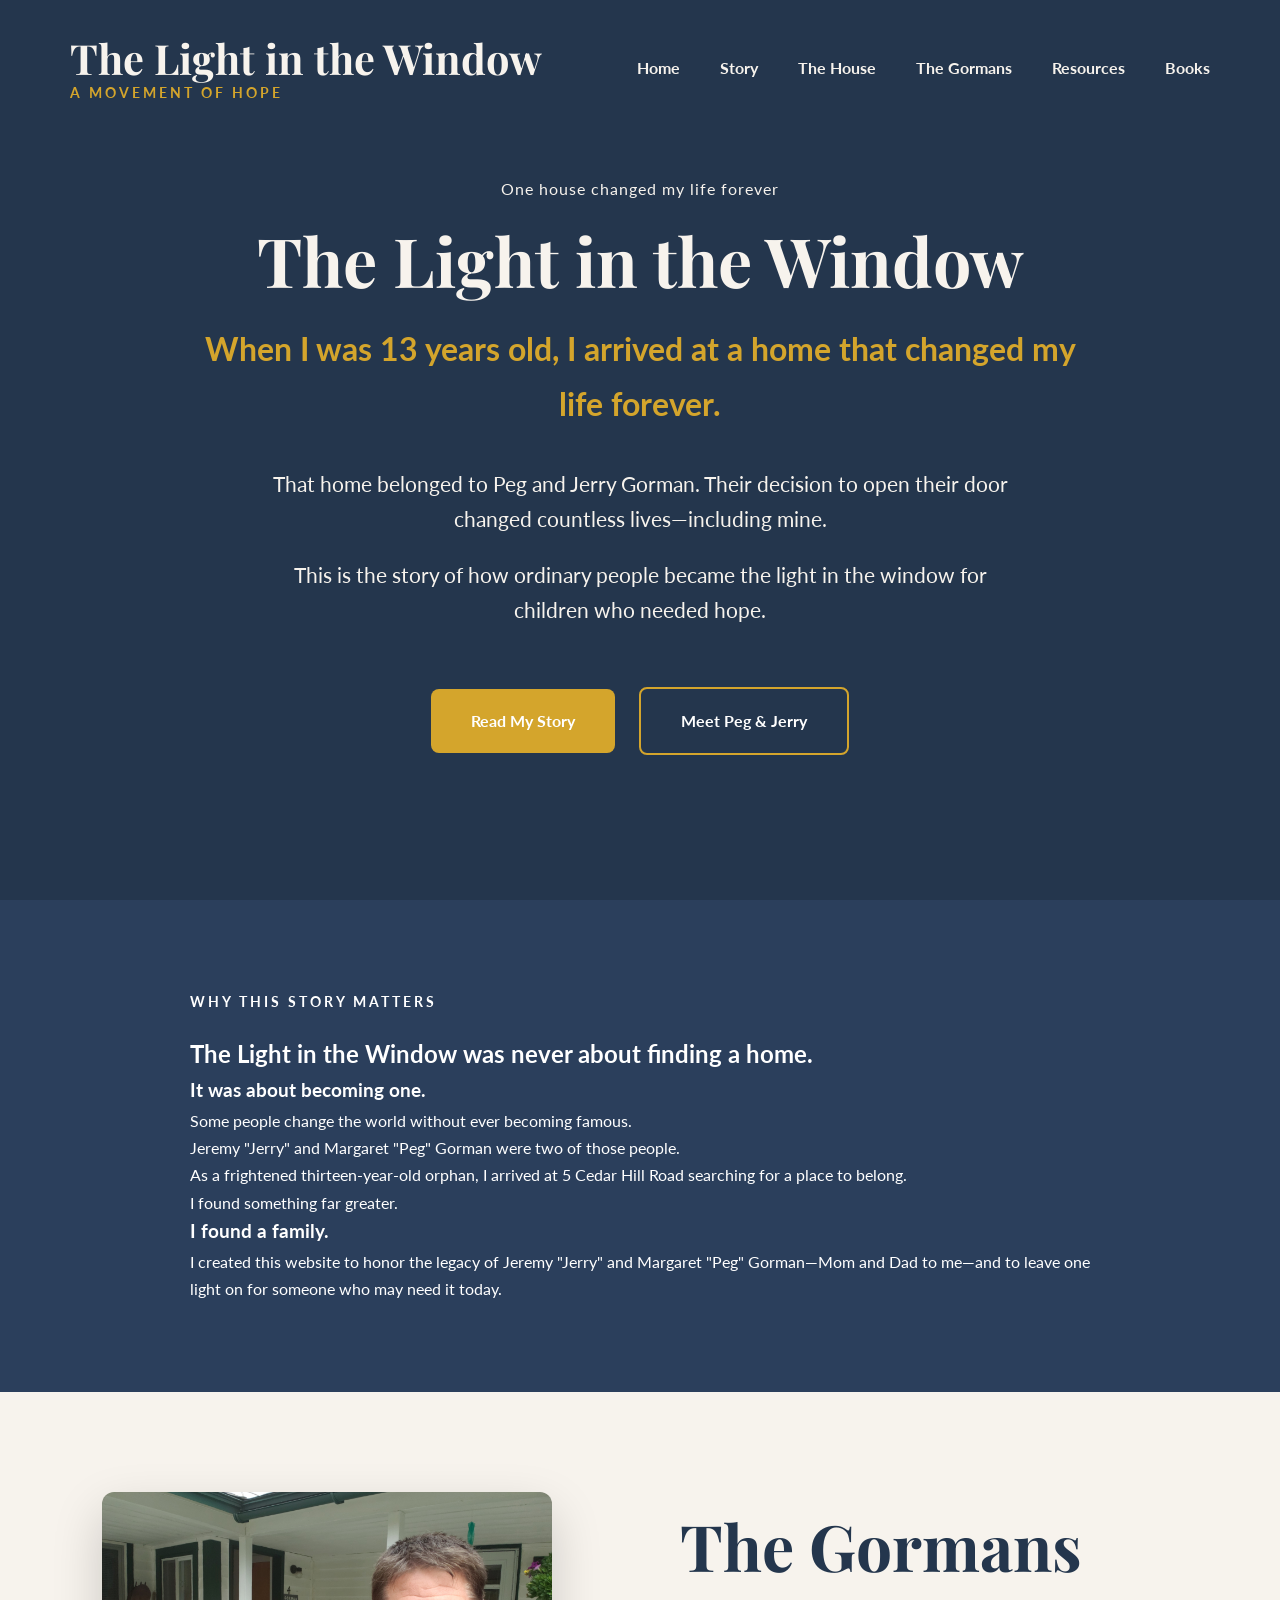
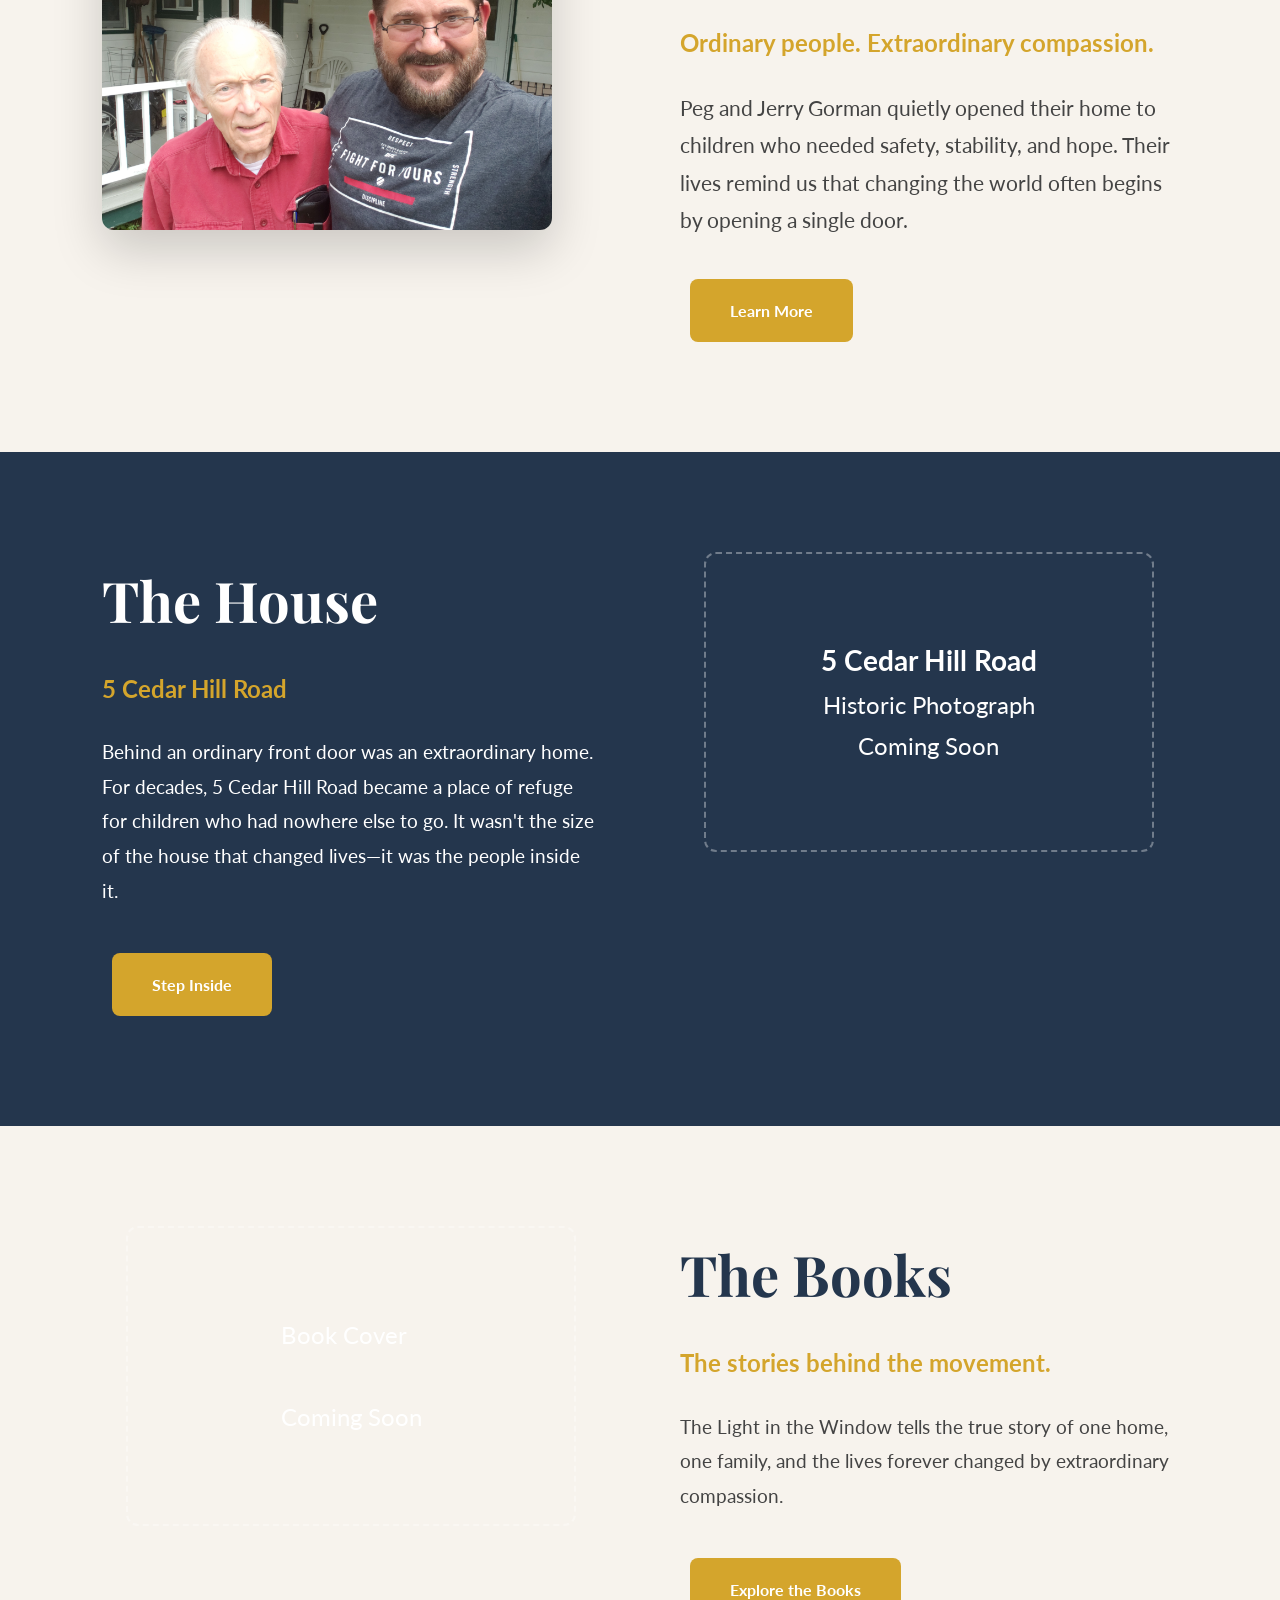
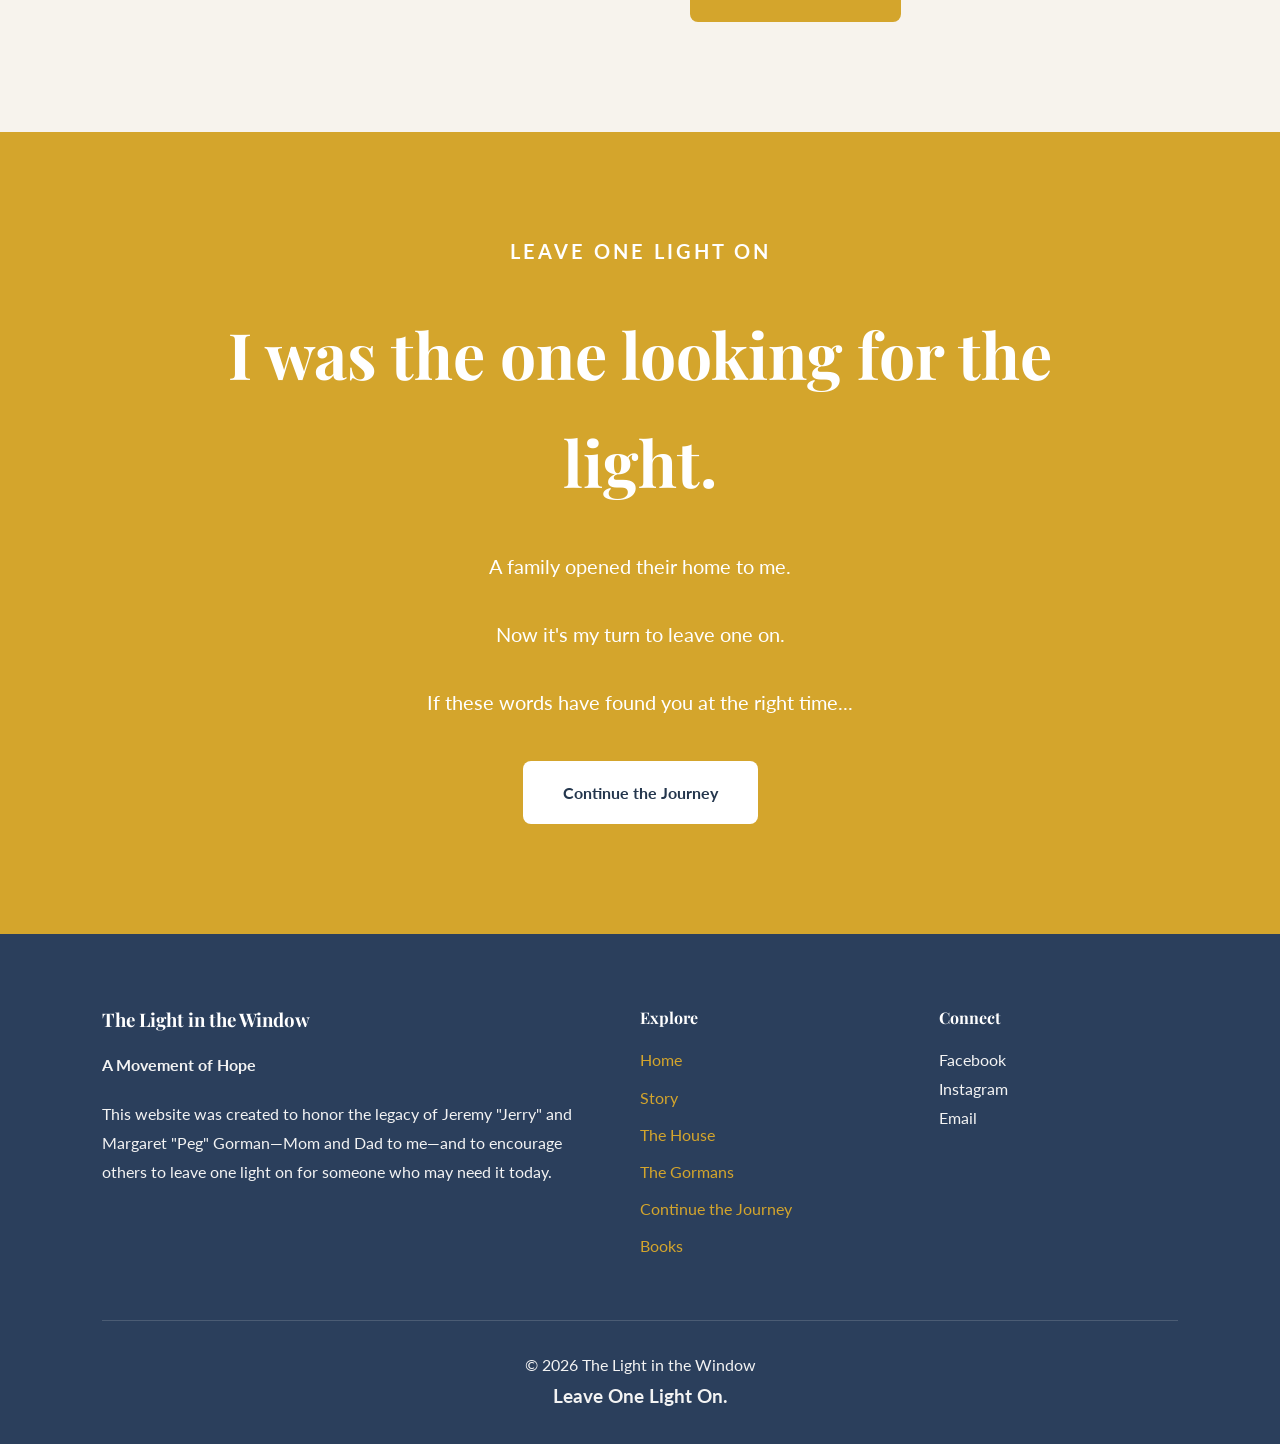
==== index.html @ 95023f9f "Initial website project structure and assets" ====
<!DOCTYPE html>
<html lang="en">
<head>
    <meta charset="UTF-8">
    <meta name="viewport" content="width=device-width, initial-scale=1.0">

    <title>The Light in the Window</title>

    <link rel="stylesheet" href="css/style.css">

    <link rel="preconnect" href="https://fonts.googleapis.com">
    <link rel="preconnect" href="https://fonts.gstatic.com" crossorigin>

    <link href="https://fonts.googleapis.com/css2?family=Playfair+Display:wght@400;600;700&family=Lato:wght@300;400;700&display=swap" rel="stylesheet">
</head>

<body>

<header>

<nav>

<div class="logo">
    <span class="logo-title">The Light in the Window</span>
    <span class="logo-tagline">A Movement of Hope</span>
</div>

<ul>

<li><a href="index.html">Home</a></li>
<li><a href="story.html">Story</a></li>
<li><a href="house.html">The House</a></li>
<li><a href="gormans.html">The Gormans</a></li>
<li><a href="resources.html">Resources</a></li>
<li><a href="book.html">Books</a></li>

</ul>

</nav>

</header>

<section class="hero">

<div class="overlay">

<p class="eyebrow">
    One house changed my life forever
</p>

<h1>
The Light in the Window
</h1>

<h2>
When I was 13 years old, I arrived at a home that changed my life forever.
</h2>

<p class="intro">
That home belonged to Peg and Jerry Gorman. Their decision to open their door changed countless lives—including mine.
</p>

<p class="intro">
This is the story of how ordinary people became the light in the window for children who needed hope.
</p>

<div class="buttons">

<a href="#" class="button">
Read My Story
</a>

<a href="#" class="button secondary">
Meet Peg &amp; Jerry
</a>

</div>

</div>

</section>
     <section class="story-intro">

    <div class="container">

       <p class="section-tag">
    WHY THIS STORY MATTERS
</p>

<h2>The Light in the Window was never about finding a home.</h2>

<h3>It was about becoming one.</h3>

<p>
    Some people change the world without ever becoming famous.
</p>

<p>
    Jeremy "Jerry" and Margaret "Peg" Gorman were two of those people.
</p>

<p>
    As a frightened thirteen-year-old orphan, I arrived at 5 Cedar Hill Road searching for a place to belong.
</p>

<p class="highlight">
    I found something far greater.
</p>

<h3>I found a family.</h3>

<p>
    I created this website to honor the legacy of Jeremy "Jerry" and Margaret "Peg" Gorman—Mom and Dad to me—and to leave one light on for someone who may need it today.
</p>

    </div>

     </section>
    <section class="gormans">
    <div class="container">

        <div class="gormans-image">

            <img src="images/gormans/jerry-gorman.jpg" alt="Jerry Gorman">

        </div>

        <div class="gormans-content">

            <h2>The Gormans</h2>

            <p class="subtitle">
                Ordinary people. Extraordinary compassion.
            </p>

            <p>
                Peg and Jerry Gorman quietly opened their home to children
                who needed safety, stability, and hope. Their lives remind us
                that changing the world often begins by opening a single door.
            </p>

            <a href="gormans.html" class="button">
                Learn More
            </a>

        </div>

    </div>

</section>
<section class="house">

    <div class="container">

        <div class="house-content">

            <h2>The House</h2>

            <p class="subtitle">
                5 Cedar Hill Road
            </p>

            <p>
    Behind an ordinary front door was an extraordinary home.

    For decades, 5 Cedar Hill Road became a place of refuge for children who had nowhere else to go. It wasn't the size of the house that changed lives—it was the people inside it.
</p>

            <a href="house.html" class="button">
               Step Inside
            </a>

        </div>

        <div class="house-image">

            <div class="placeholder">

        <h3>5 Cedar Hill Road</h3>

<p>Historic Photograph</p>

<p>Coming Soon</p>
            </div>

        </div>

    </div>

</section>
<section class="book-preview">

    <div class="container">

        <div class="book-image">

            <div class="placeholder">

                Book Cover

                <br><br>

                Coming Soon

            </div>

        </div>

        <div class="book-content">

            <h2>The Books</h2>

            <p class="subtitle">
               The stories behind the movement.
            </p>

            <p>
                The Light in the Window tells the true story of one home, one family, and the lives forever changed by extraordinary compassion.
            </p>

            <a href="book.html" class="button">
                Explore the Books
            </a>

        </div>

    </div>

</section>
<section class="movement">

    <div class="container">

        <div class="movement-content">

           <p class="section-tag">
    Leave One Light On
</p>

<h2>I was the one looking for the light.</h2>

<p>
    A family opened their home to me.
</p>

<p>
    Now it's my turn to leave one on.
</p>

<p>
    If these words have found you at the right time...
</p>

<a href="resources.html" class="button">
    Continue the Journey
</a>

        </div>

    </div>

</section>
<footer class="footer">

    <div class="container">

        <div class="footer-brand">

            <h3>The Light in the Window</h3>

            <p class="footer-tagline">
                A Movement of Hope
            </p>

            <p>
                This website was created to honor the legacy of Jeremy "Jerry" and Margaret "Peg" Gorman—Mom and Dad to me—and to encourage others to leave one light on for someone who may need it today.
            </p>

        </div>

        <div class="footer-links">

            <h4>Explore</h4>

            <ul>

                <li><a href="index.html">Home</a></li>
                <li><a href="story.html">Story</a></li>
                <li><a href="house.html">The House</a></li>
                <li><a href="gormans.html">The Gormans</a></li>
                <li><a href="resources.html">Continue the Journey</a></li>
                <li><a href="book.html">Books</a></li>

            </ul>

        </div>

        <div class="footer-contact">

            <h4>Connect</h4>

            <p>Facebook</p>
            <p>Instagram</p>
            <p>Email</p>

        </div>

    </div>

    <div class="footer-bottom">

        <p>
            © 2026 The Light in the Window
        </p>

        <p class="footer-closing">
            Leave One Light On.
        </p>

    </div>

</footer>
</body>

</html>
---- css/style.css ----
/* =========================================
   THE LIGHT IN THE WINDOW
   Main Stylesheet
========================================= */

* {
    margin: 0;
    padding: 0;
    box-sizing: border-box;
}

body {
    font-family: 'Lato', sans-serif;
    background: #24364D;
    color: #F7F3ED;
    line-height: 1.7;
}

a {
    text-decoration: none;
}

ul {
    list-style: none;
}

header {
    width: 100%;
    position: absolute;
    top: 0;
    left: 0;
    z-index: 1000;
    padding: 35px 70px;
}

nav {
    display: flex;
    justify-content: space-between;
    align-items: center;
    width: 100%;
}

.logo {
    display: flex;
    flex-direction: column;
    flex-shrink: 0;
    line-height: 1.1;
}

.logo-title {
    font-family: 'Playfair Display', serif;
    font-size: 2.6rem;
    font-weight: 700;
    color: #F7F3ED;
}

.logo-tagline {
    margin-top: 4px;
    font-family: 'Lato', sans-serif;
    font-size: 0.9rem;
    font-weight: 700;
    color: #D4A52C;
    text-transform: uppercase;
    letter-spacing: 3px;
}

nav ul {
    display: flex;
    align-items: center;
    gap: 40px;
    margin-left: auto;
}

nav li {
    list-style: none;
}

nav a {
    color: #F7F3ED;
    font-weight: 700;
    transition: color .3s ease;
}

nav a:hover {
    color: #D4A52C;
}

.hero {
    min-height: 100vh;
    display: flex;
    justify-content: center;
    align-items: center;
    text-align: center;
    padding: 120px 20px 80px;
}
.eyebrow {
    color: #F7F3ED;
    font-size: 1rem;
    margin-bottom: 20px;
    letter-spacing: 1px;
}

.hero h1 {
    font-family: 'Playfair Display', serif;
    font-size: 4.25rem;
    line-height: 1.1;
    margin-bottom: 25px;
    color: #F7F3ED;
}

.hero h2 {
    font-size: 2rem;
    color: #D4A52C;
    max-width: 900px;
    margin: 0 auto 35px;
    font-weight: 700;
}

.intro {
    font-size: 1.3rem;
    max-width: 760px;
    margin: 20px auto;
    color: #F7F3ED;
}

.buttons {
    margin-top: 50px;
}

.button {
    display: inline-block;
    background: #D4A52C;
    color: white;
    padding: 18px 40px;
    border-radius: 8px;
    font-weight: 700;
    margin: 10px;
    transition: .3s;
}

.button:hover {
    background: #B58522;
}

.secondary {
    background: transparent;
    border: 2px solid #D4A52C;
}

.secondary:hover {
    background: #D4A52C;
}/* ===========================
   THE GORMANS
=========================== */

.gormans{
    background:#f7f3ed;
    padding:100px 8%;
}
.container{
    max-width:1200px;
    margin:0 auto;
}
.gormans .container{
  display:flex;
    align-items:flex-start;
    justify-content:space-between;
    gap:80px;
}
.gormans-image{
    flex:1;
}

.gormans-image img{
    width:100%;
    max-width:450px;
    border-radius:12px;
    box-shadow:0 20px 50px rgba(0,0,0,.18);
}

.gormans-content{
    flex:1;
}

.gormans-content h2{
    font-family:'Playfair Display', serif;
    font-size:4rem;
    color:#24364d;
    margin-bottom:20px;
}

.gormans-content .subtitle{
    color:#D4A52C;
    font-weight:700;
    font-size:1.5rem;
    margin-bottom:25px;
}

.gormans-content p{
    color:#444;
    font-size:1.3rem;
    line-height:1.8;
    margin-bottom:30px;
    max-width:650px;
}

   /* ===========================
   THE HOUSE
=========================== */

.house{
    background:#24364d;
    color:white;
    padding:100px 8%;
}

.house .container{
    display:flex;
    align-items:flex-start;
    justify-content:space-between;
    gap:80px;
}

.house-content{
    flex:1;
}

.house-content h2{
    font-family:'Playfair Display', serif;
    font-size:3.5rem;
    margin-bottom:20px;
}

.house-content .subtitle{
    color:#D4A52C;
    font-size:1.5rem;
    font-weight:700;
    margin-bottom:25px;
}

.house-content p{
    font-size:1.2rem;
    line-height:1.8;
    max-width:700px;
    margin-bottom:35px;
}

.house-image{
    flex:1;
    display:flex;
    justify-content:center;
}

.placeholder{
    width:450px;
    height:300px;
    border:2px dashed rgba(255,255,255,.35);
    border-radius:12px;
    display:flex;
    align-items:center;
    justify-content:center;
    flex-direction:column;
    font-size:1.5rem;
    color:#ffffff;
}/* ===========================
   THE BOOK
=========================== */

.book-preview{
    background:#f7f3ed;
    padding:100px 8%;
}

.book-preview .container{
    display:flex;
    align-items:flex-start;
    justify-content:space-between;
    gap:80px;
}

.book-image{
    flex:1;
    display:flex;
    justify-content:center;
}

.book-content{
    flex:1;
}

.book-content h2{
    font-family:'Playfair Display', serif;
    font-size:3.5rem;
    color:#24364d;
    margin-bottom:20px;
}

.book-content .subtitle{
    color:#D4A52C;
    font-size:1.5rem;
    font-weight:700;
    margin-bottom:25px;
}

.book-content p{
    color:#444;
    font-size:1.2rem;
    line-height:1.8;
    margin-bottom:35px;
    max-width:650px;
}

/* ===========================
   JOIN THE MOVEMENT
=========================== */

.movement{
    background:#D4A52C;
    color:white;
    padding:100px 8%;
    text-align:center;
}

.movement-content{
    max-width:850px;
    margin:0 auto;
}

.section-tag{
    text-transform:uppercase;
    letter-spacing:3px;
    font-size:.9rem;
    font-weight:700;
    margin-bottom:20px;
}

.movement h2{
    font-family:'Playfair Display', serif;
    font-size:4rem;
    margin-bottom:30px;
}

.movement p{
    font-size:1.25rem;
    line-height:1.9;
    margin-bottom:30px;
}

.movement .button{
    background:white;
    color:#24364d;
}

.movement .button:hover{
    background:#24364d;
    color:white;
}

 /* ===========================
   STORY INTRO
=========================== */

.story-intro{
    background:#2b3f5c;
    color:#ffffff;
    padding:90px 8%;
}

.story-intro .container{
    max-width:900px;
    margin:0 auto;
}

.story-intro-content{
    text-align:center;
}

.story-intro-content .section-tag{
    color:#D4A52C;
    text-transform:uppercase;
    letter-spacing:3px;
    font-size:.9rem;
    font-weight:700;
    margin-bottom:30px;
}

.story-intro-content h2{
    font-family:Georgia, serif;
    font-size:3rem;
    color:#ffffff;
    margin-bottom:10px;
    line-height:1.2;
}

.story-intro-content h3{
    font-family:Georgia, serif;
    font-size:2rem;
    color:#D4A52C;
    margin-bottom:30px;
}

.story-intro-content p{
    font-size:1.25rem;
    line-height:1.9;
    color:#f3f3f3;
    max-width:760px;
    margin:0 auto 22px;
}

.story-intro-content .highlight{
    font-family:Georgia, serif;
    font-size:2.3rem;
    color:#ffffff;
    font-weight:bold;
    margin:40px auto;
}
/* =========================================
   FOOTER
========================================= */

.footer {
    background: #2B3F5C;
    color: #FFFFFF;
    padding: 70px 8% 30px;
}

.footer .container {
    max-width: 1200px;
    margin: 0 auto;
    display: flex;
    justify-content: space-between;
    align-items: flex-start;
    gap: 60px;
    flex-wrap: wrap;
}

.footer-brand {
    flex: 2;
    min-width: 300px;
}

.footer-links,
.footer-contact {
    flex: 1;
    min-width: 200px;
}

.footer h3,
.footer h4 {
    color: #FFFFFF;
    margin-bottom: 15px;
    font-family: 'Playfair Display', serif;
}

.footer-tagline {
    color: #D4A52C;
    font-weight: 700;
    margin-bottom: 20px;
}

.footer p {
    color: #F3F3F3;
    line-height: 1.8;
}

.footer ul {
    list-style: none;
    padding: 0;
}

.footer li {
    margin-bottom: 10px;
}

.footer a,
.footer a:visited {
    color: #D4A52C;
    text-decoration: none;
    transition: color .3s ease;
}

.footer a:hover {
    color: #FFFFFF;
}

.footer-bottom {
    text-align: center;
    border-top: 1px solid rgba(255,255,255,.15);
    margin-top: 50px;
    padding-top: 30px;
}

.footer-closing {
    color: #D4A52C;
    font-size: 1.2rem;
    font-weight: 700;
}
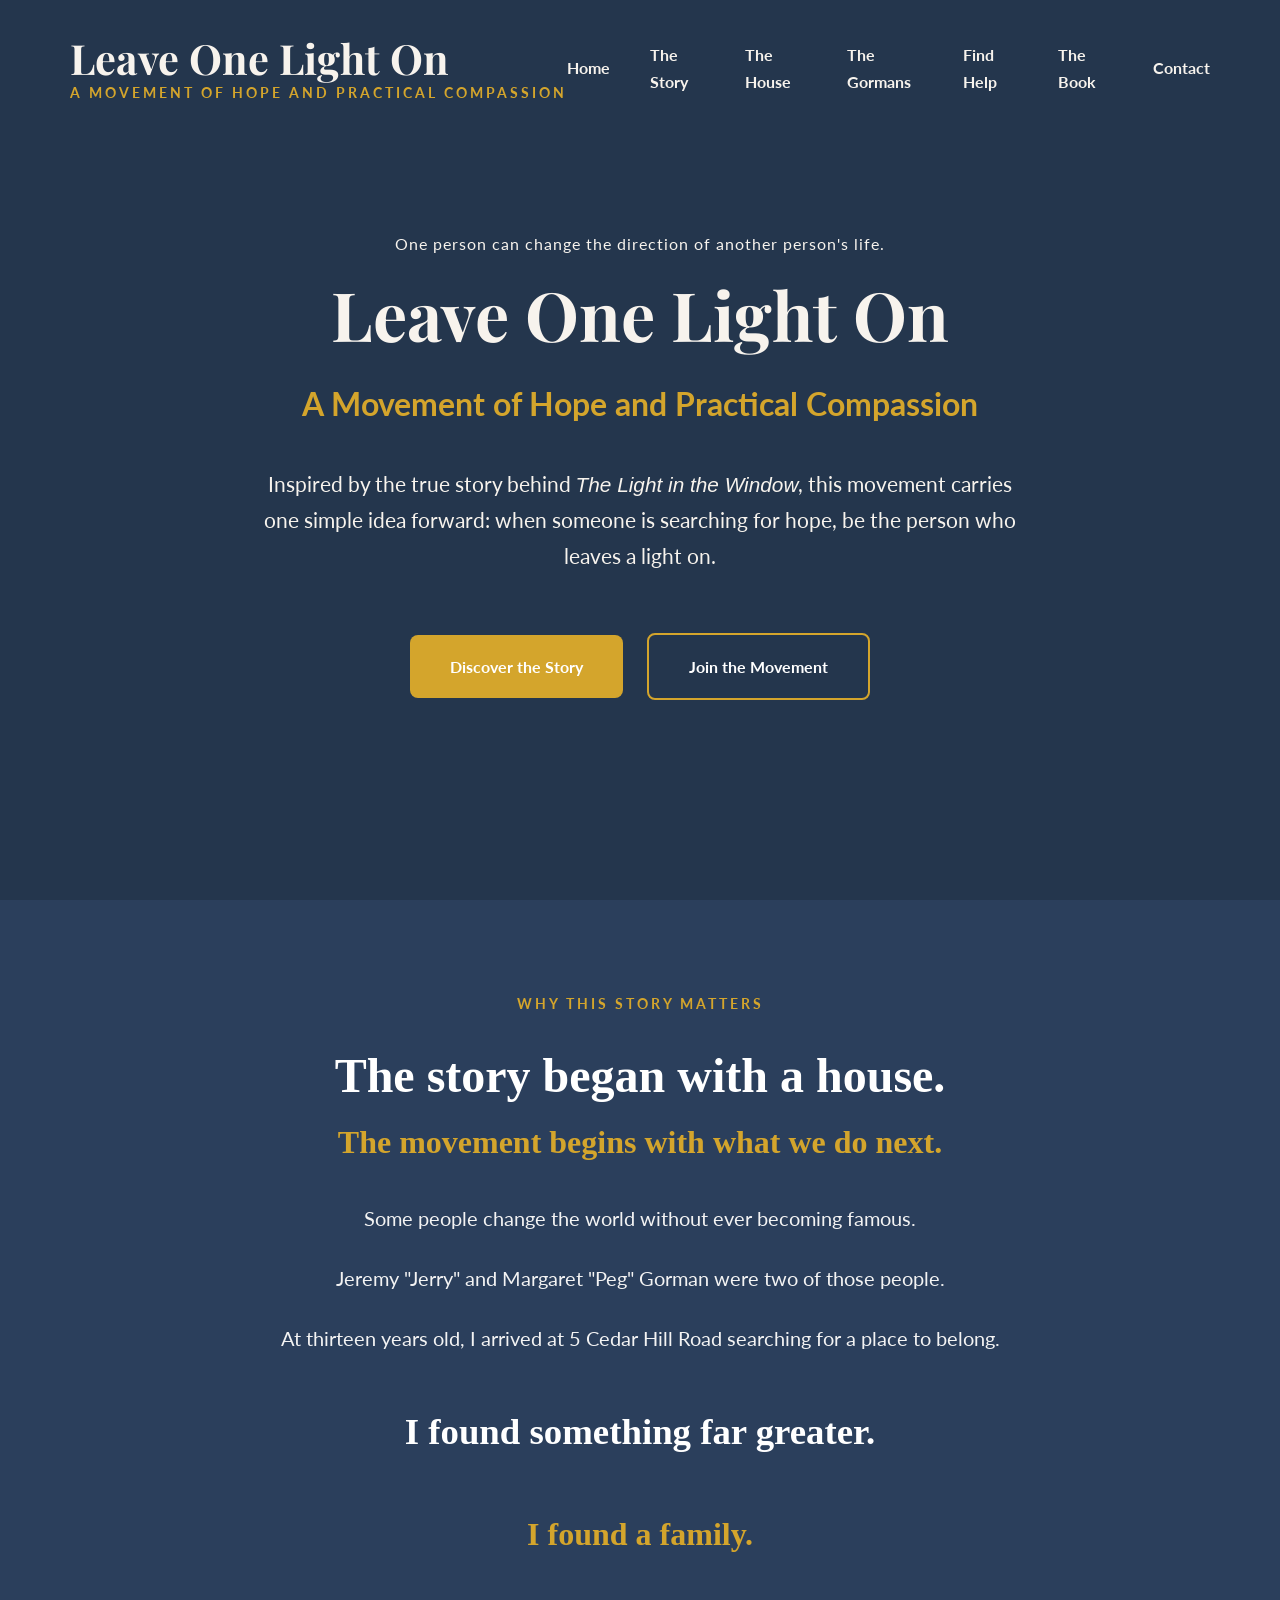
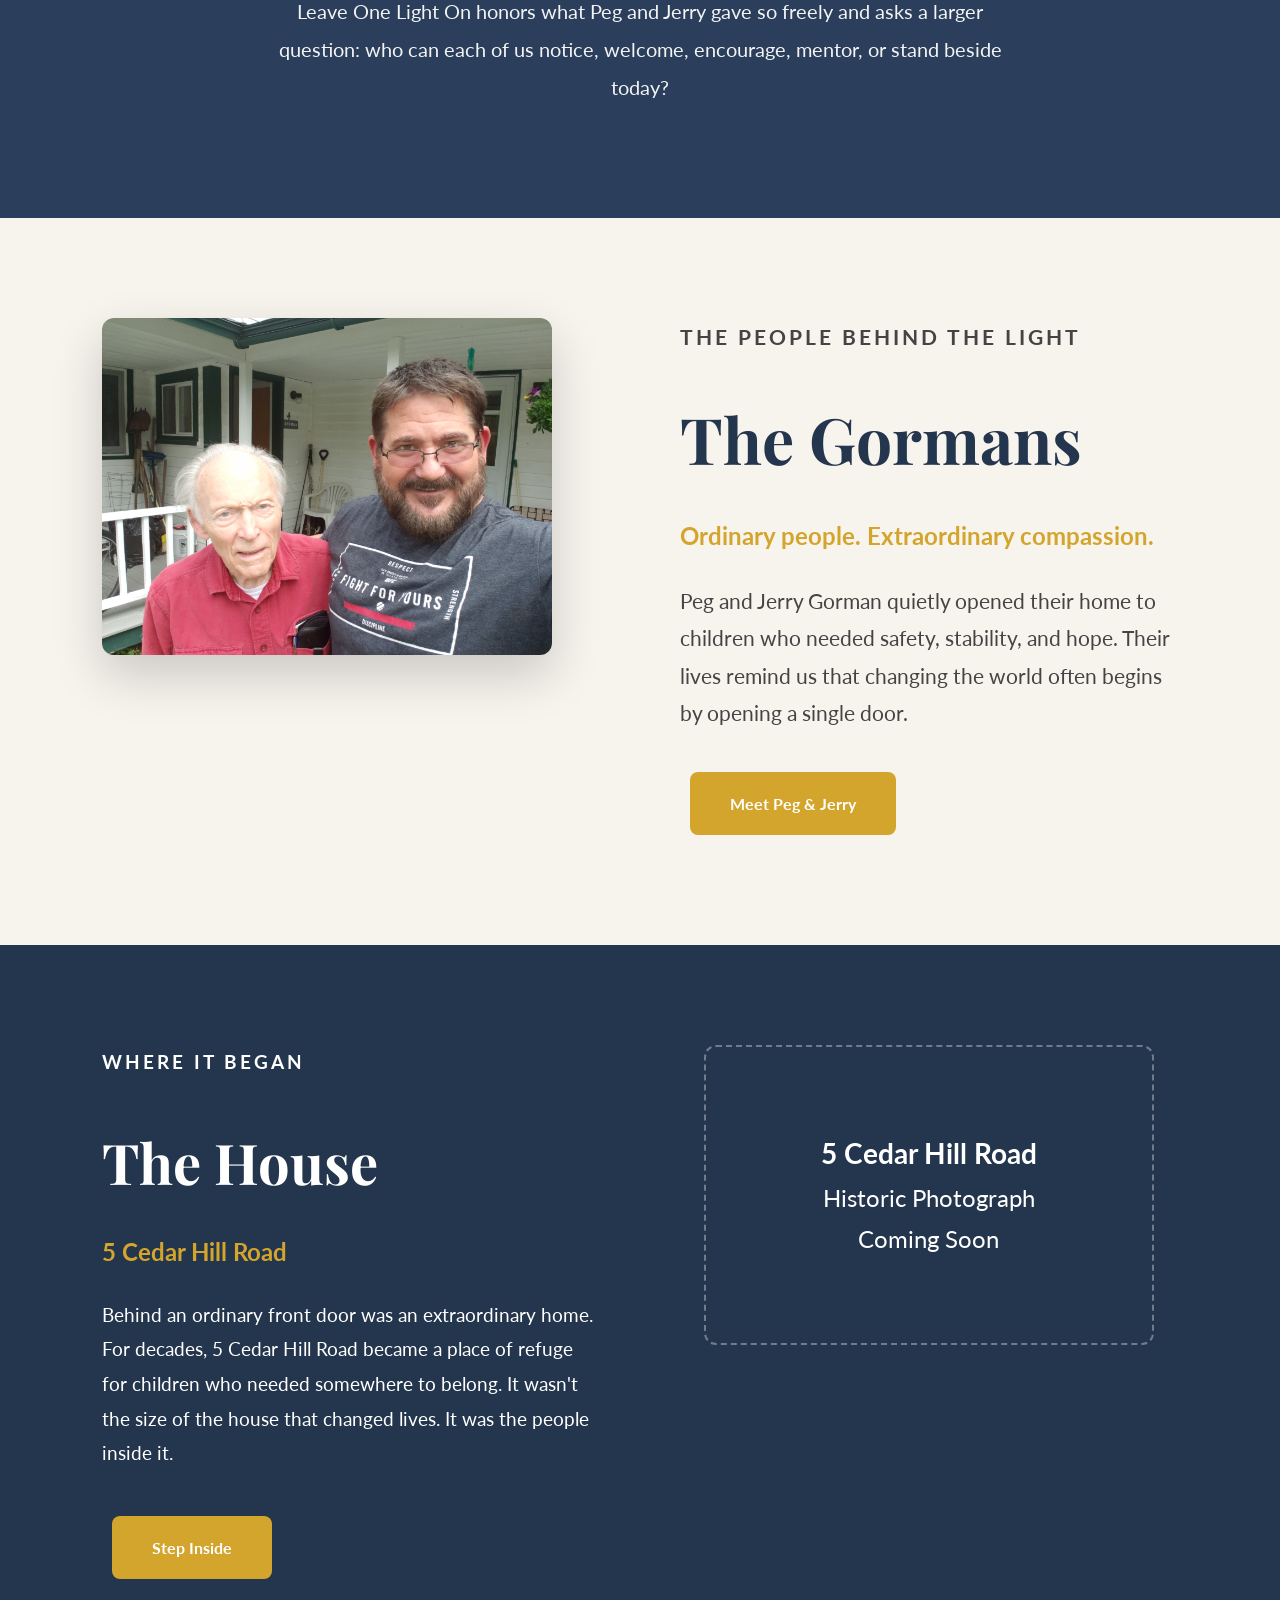
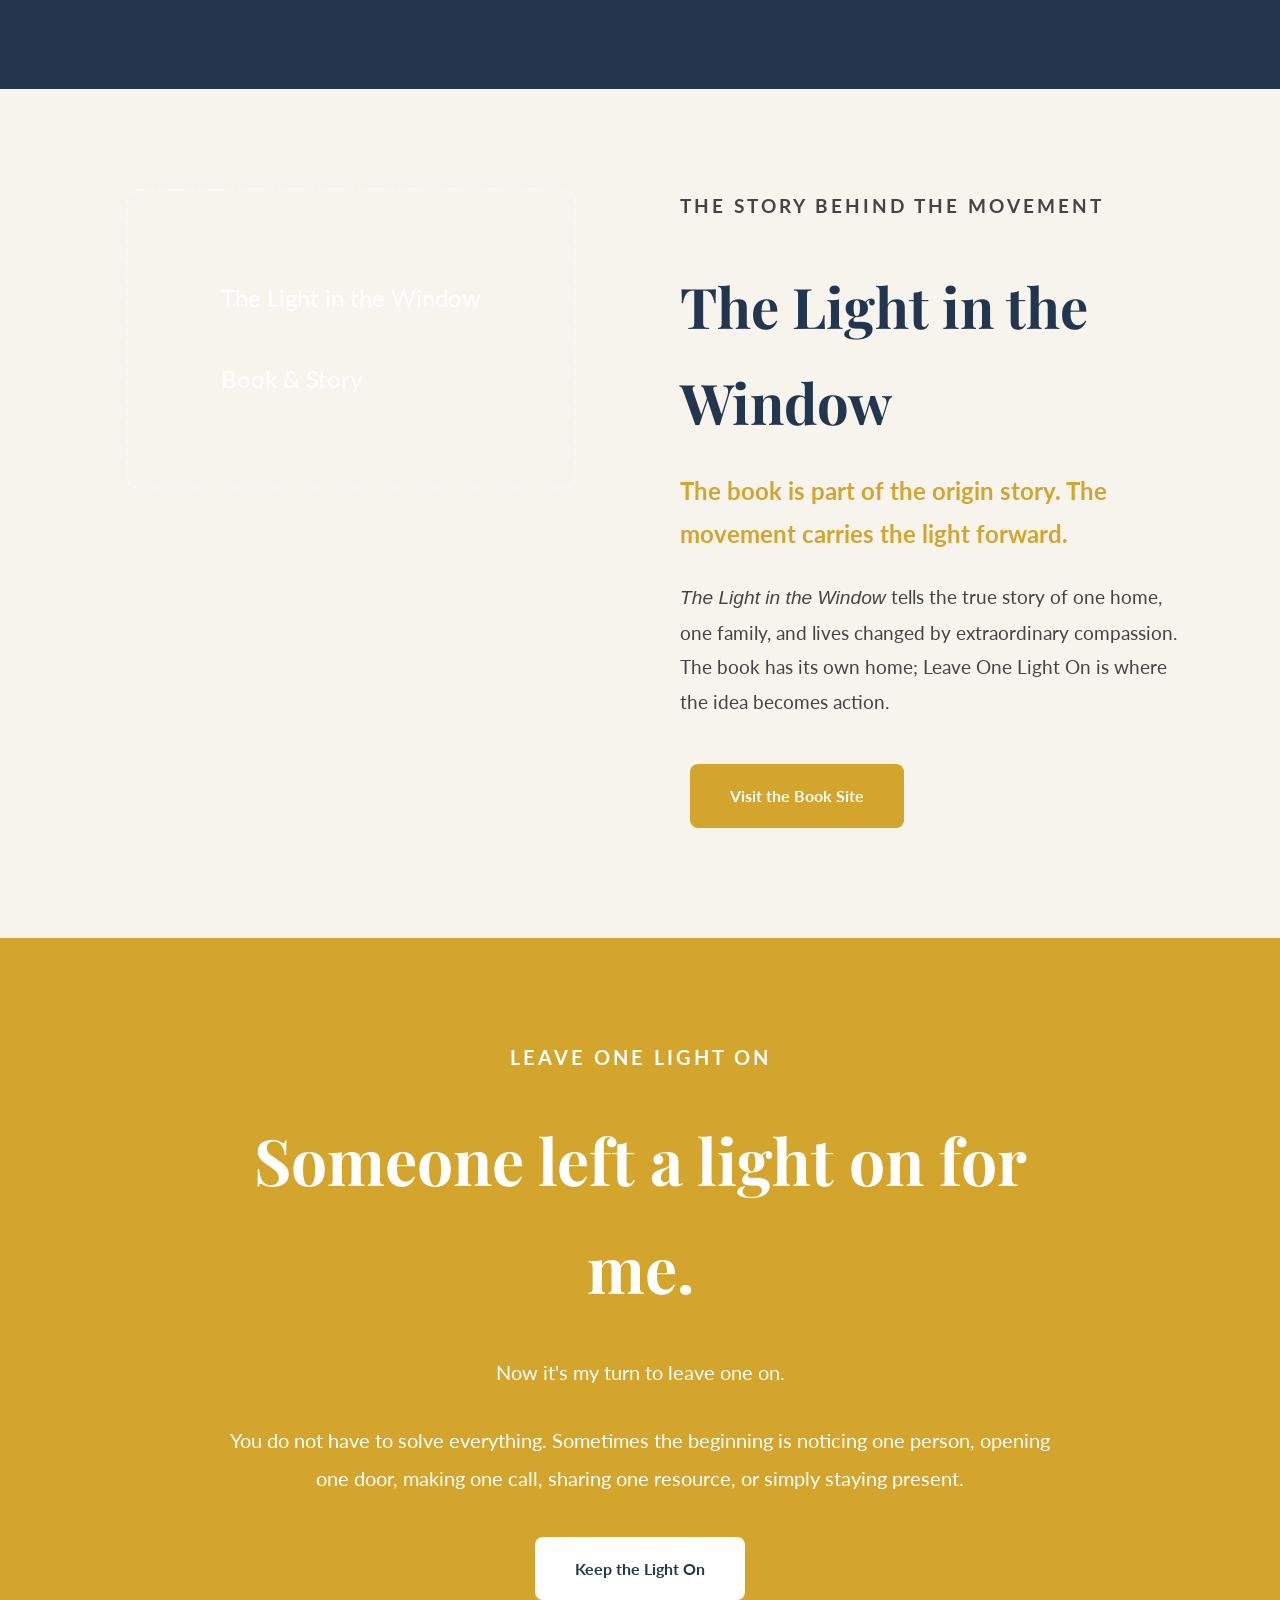
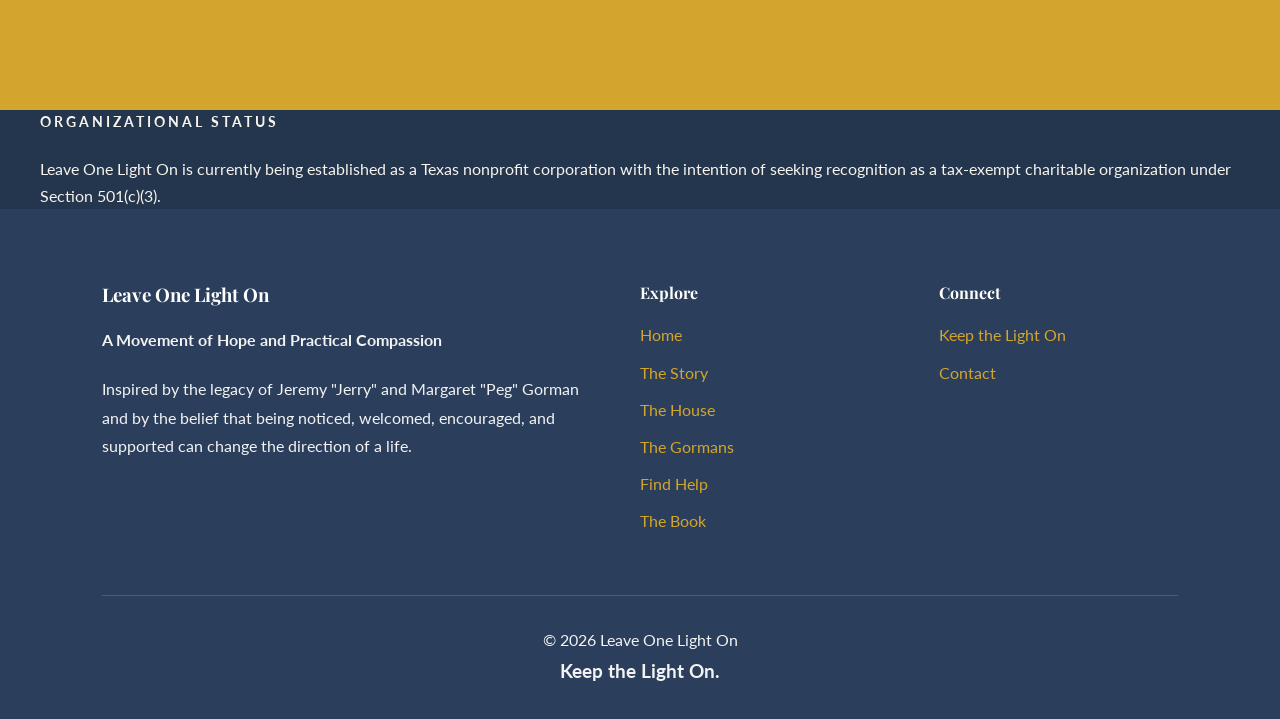
==== commit 19f460b5: "Website V3: make Leave One Light On the primary homepage identity" ====
--- a/index.html
+++ b/index.html
@@ -4,322 +4,196 @@
     <meta charset="UTF-8">
     <meta name="viewport" content="width=device-width, initial-scale=1.0">
 
-    <title>The Light in the Window</title>
+    <title>Leave One Light On | A Movement of Hope and Practical Compassion</title>
+    <meta name="description" content="Leave One Light On is a movement of hope and practical compassion, inspired by the true story behind The Light in the Window.">
 
     <link rel="stylesheet" href="css/style.css">
 
     <link rel="preconnect" href="https://fonts.googleapis.com">
     <link rel="preconnect" href="https://fonts.gstatic.com" crossorigin>
-
     <link href="https://fonts.googleapis.com/css2?family=Playfair+Display:wght@400;600;700&family=Lato:wght@300;400;700&display=swap" rel="stylesheet">
 </head>
 
 <body>
 
 <header>
+<nav>
+    <div class="logo">
+        <span class="logo-title">Leave One <span class="metallic-gold">Light</span> On</span>
+        <span class="logo-tagline">A Movement of Hope and Practical Compassion</span>
+    </div>
 
-<nav>
-
-<div class="logo">
-    <span class="logo-title">The Light in the Window</span>
-    <span class="logo-tagline">A Movement of Hope</span>
-</div>
-
-<ul>
-
-<li><a href="index.html">Home</a></li>
-<li><a href="story.html">Story</a></li>
-<li><a href="house.html">The House</a></li>
-<li><a href="gormans.html">The Gormans</a></li>
-<li><a href="resources.html">Resources</a></li>
-<li><a href="book.html">Books</a></li>
-
-</ul>
-
+    <ul>
+        <li><a href="index.html">Home</a></li>
+        <li><a href="story.html">The Story</a></li>
+        <li><a href="house.html">The House</a></li>
+        <li><a href="gormans.html">The Gormans</a></li>
+        <li><a href="find-help.html">Find Help</a></li>
+        <li><a href="books.html">The Book</a></li>
+        <li><a href="contact.html">Contact</a></li>
+    </ul>
 </nav>
-
 </header>
 
 <section class="hero">
+    <div class="overlay">
+        <p class="eyebrow">One person can change the direction of another person's life.</p>
 
-<div class="overlay">
+        <h1>Leave One <span class="metallic-gold shimmer">Light</span> On</h1>
 
-<p class="eyebrow">
-    One house changed my life forever
-</p>
+        <h2>A Movement of Hope and Practical Compassion</h2>
 
-<h1>
-The Light in the Window
-</h1>
+        <p class="intro">
+            Inspired by the true story behind <em>The Light in the Window</em>, this movement carries one simple idea forward: when someone is searching for hope, be the person who leaves a light on.
+        </p>
 
-<h2>
-When I was 13 years old, I arrived at a home that changed my life forever.
-</h2>
+        <div class="buttons">
+            <a href="story.html" class="button">Discover the Story</a>
+            <a href="keep-one-light-on.html" class="button secondary">Join the Movement</a>
+        </div>
+    </div>
+</section>
 
-<p class="intro">
-That home belonged to Peg and Jerry Gorman. Their decision to open their door changed countless lives—including mine.
-</p>
+<section class="story-intro">
+    <div class="container story-intro-content">
+        <p class="section-tag">WHY THIS STORY MATTERS</p>
 
-<p class="intro">
-This is the story of how ordinary people became the light in the window for children who needed hope.
-</p>
+        <h2>The story began with a house.</h2>
+        <h3>The movement begins with what we do next.</h3>
 
-<div class="buttons">
+        <p>Some people change the world without ever becoming famous.</p>
+        <p>Jeremy "Jerry" and Margaret "Peg" Gorman were two of those people.</p>
+        <p>At thirteen years old, I arrived at 5 Cedar Hill Road searching for a place to belong.</p>
 
-<a href="#" class="button">
-Read My Story
-</a>
+        <p class="highlight">I found something far greater.</p>
+        <h3>I found a family.</h3>
 
-<a href="#" class="button secondary">
-Meet Peg &amp; Jerry
-</a>
+        <p>
+            Leave One Light On honors what Peg and Jerry gave so freely and asks a larger question: who can each of us notice, welcome, encourage, mentor, or stand beside today?
+        </p>
+    </div>
+</section>
 
-</div>
-
-</div>
-
-</section>
-     <section class="story-intro">
-
+<section class="gormans">
     <div class="container">
-
-       <p class="section-tag">
-    WHY THIS STORY MATTERS
-</p>
-
-<h2>The Light in the Window was never about finding a home.</h2>
-
-<h3>It was about becoming one.</h3>
-
-<p>
-    Some people change the world without ever becoming famous.
-</p>
-
-<p>
-    Jeremy "Jerry" and Margaret "Peg" Gorman were two of those people.
-</p>
-
-<p>
-    As a frightened thirteen-year-old orphan, I arrived at 5 Cedar Hill Road searching for a place to belong.
-</p>
-
-<p class="highlight">
-    I found something far greater.
-</p>
-
-<h3>I found a family.</h3>
-
-<p>
-    I created this website to honor the legacy of Jeremy "Jerry" and Margaret "Peg" Gorman—Mom and Dad to me—and to leave one light on for someone who may need it today.
-</p>
-
-    </div>
-
-     </section>
-    <section class="gormans">
-    <div class="container">
-
         <div class="gormans-image">
-
             <img src="images/gormans/jerry-gorman.jpg" alt="Jerry Gorman">
-
         </div>
 
         <div class="gormans-content">
+            <p class="section-tag dark-tag">THE PEOPLE BEHIND THE LIGHT</p>
+            <h2>The Gormans</h2>
+            <p class="subtitle">Ordinary people. Extraordinary compassion.</p>
+            <p>
+                Peg and Jerry Gorman quietly opened their home to children who needed safety, stability, and hope. Their lives remind us that changing the world often begins by opening a single door.
+            </p>
+            <a href="gormans.html" class="button">Meet Peg &amp; Jerry</a>
+        </div>
+    </div>
+</section>
 
-            <h2>The Gormans</h2>
-
-            <p class="subtitle">
-                Ordinary people. Extraordinary compassion.
+<section class="house">
+    <div class="container">
+        <div class="house-content">
+            <p class="section-tag">WHERE IT BEGAN</p>
+            <h2>The House</h2>
+            <p class="subtitle">5 Cedar Hill Road</p>
+            <p>
+                Behind an ordinary front door was an extraordinary home. For decades, 5 Cedar Hill Road became a place of refuge for children who needed somewhere to belong. It wasn't the size of the house that changed lives. It was the people inside it.
             </p>
-
-            <p>
-                Peg and Jerry Gorman quietly opened their home to children
-                who needed safety, stability, and hope. Their lives remind us
-                that changing the world often begins by opening a single door.
-            </p>
-
-            <a href="gormans.html" class="button">
-                Learn More
-            </a>
-
-        </div>
-
-    </div>
-
-</section>
-<section class="house">
-
-    <div class="container">
-
-        <div class="house-content">
-
-            <h2>The House</h2>
-
-            <p class="subtitle">
-                5 Cedar Hill Road
-            </p>
-
-            <p>
-    Behind an ordinary front door was an extraordinary home.
-
-    For decades, 5 Cedar Hill Road became a place of refuge for children who had nowhere else to go. It wasn't the size of the house that changed lives—it was the people inside it.
-</p>
-
-            <a href="house.html" class="button">
-               Step Inside
-            </a>
-
+            <a href="house.html" class="button">Step Inside</a>
         </div>
 
         <div class="house-image">
+            <div class="placeholder">
+                <h3>5 Cedar Hill Road</h3>
+                <p>Historic Photograph</p>
+                <p>Coming Soon</p>
+            </div>
+        </div>
+    </div>
+</section>
 
-            <div class="placeholder">
-
-        <h3>5 Cedar Hill Road</h3>
-
-<p>Historic Photograph</p>
-
-<p>Coming Soon</p>
+<section class="book-preview">
+    <div class="container">
+        <div class="book-image">
+            <div class="placeholder light-placeholder">
+                The Light in the Window
+                <br><br>
+                Book &amp; Story
             </div>
-
-        </div>
-
-    </div>
-
-</section>
-<section class="book-preview">
-
-    <div class="container">
-
-        <div class="book-image">
-
-            <div class="placeholder">
-
-                Book Cover
-
-                <br><br>
-
-                Coming Soon
-
-            </div>
-
         </div>
 
         <div class="book-content">
+            <p class="section-tag dark-tag">THE STORY BEHIND THE MOVEMENT</p>
+            <h2>The Light in the Window</h2>
+            <p class="subtitle">The book is part of the origin story. The movement carries the light forward.</p>
+            <p>
+                <em>The Light in the Window</em> tells the true story of one home, one family, and lives changed by extraordinary compassion. The book has its own home; Leave One Light On is where the idea becomes action.
+            </p>
+            <a href="https://thelightinthewindowbook.com/" class="button">Visit the Book Site</a>
+        </div>
+    </div>
+</section>
 
-            <h2>The Books</h2>
+<section class="movement">
+    <div class="container">
+        <div class="movement-content">
+            <p class="section-tag">LEAVE ONE LIGHT ON</p>
+            <h2>Someone left a <span class="metallic-gold shimmer">light</span> on for me.</h2>
+            <p class="movement-lead">Now it's my turn to leave one on.</p>
+            <p>
+                You do not have to solve everything. Sometimes the beginning is noticing one person, opening one door, making one call, sharing one resource, or simply staying present.
+            </p>
+            <a href="keep-one-light-on.html" class="button">Keep the Light On</a>
+        </div>
+    </div>
+</section>
 
-            <p class="subtitle">
-               The stories behind the movement.
+<section class="status-note">
+    <div class="container status-card">
+        <p class="section-tag dark-tag">ORGANIZATIONAL STATUS</p>
+        <p>
+            Leave One Light On is currently being established as a Texas nonprofit corporation with the intention of seeking recognition as a tax-exempt charitable organization under Section 501(c)(3).
+        </p>
+    </div>
+</section>
+
+<footer class="footer">
+    <div class="container">
+        <div class="footer-brand">
+            <h3>Leave One <span class="metallic-gold">Light</span> On</h3>
+            <p class="footer-tagline">A Movement of Hope and Practical Compassion</p>
+            <p>
+                Inspired by the legacy of Jeremy "Jerry" and Margaret "Peg" Gorman and by the belief that being noticed, welcomed, encouraged, and supported can change the direction of a life.
             </p>
-
-            <p>
-                The Light in the Window tells the true story of one home, one family, and the lives forever changed by extraordinary compassion.
-            </p>
-
-            <a href="book.html" class="button">
-                Explore the Books
-            </a>
-
-        </div>
-
-    </div>
-
-</section>
-<section class="movement">
-
-    <div class="container">
-
-        <div class="movement-content">
-
-           <p class="section-tag">
-    Leave One Light On
-</p>
-
-<h2>I was the one looking for the light.</h2>
-
-<p>
-    A family opened their home to me.
-</p>
-
-<p>
-    Now it's my turn to leave one on.
-</p>
-
-<p>
-    If these words have found you at the right time...
-</p>
-
-<a href="resources.html" class="button">
-    Continue the Journey
-</a>
-
-        </div>
-
-    </div>
-
-</section>
-<footer class="footer">
-
-    <div class="container">
-
-        <div class="footer-brand">
-
-            <h3>The Light in the Window</h3>
-
-            <p class="footer-tagline">
-                A Movement of Hope
-            </p>
-
-            <p>
-                This website was created to honor the legacy of Jeremy "Jerry" and Margaret "Peg" Gorman—Mom and Dad to me—and to encourage others to leave one light on for someone who may need it today.
-            </p>
-
         </div>
 
         <div class="footer-links">
-
             <h4>Explore</h4>
-
             <ul>
-
                 <li><a href="index.html">Home</a></li>
-                <li><a href="story.html">Story</a></li>
+                <li><a href="story.html">The Story</a></li>
                 <li><a href="house.html">The House</a></li>
                 <li><a href="gormans.html">The Gormans</a></li>
-                <li><a href="resources.html">Continue the Journey</a></li>
-                <li><a href="book.html">Books</a></li>
-
+                <li><a href="find-help.html">Find Help</a></li>
+                <li><a href="https://thelightinthewindowbook.com/">The Book</a></li>
             </ul>
-
         </div>
 
         <div class="footer-contact">
-
             <h4>Connect</h4>
-
-            <p>Facebook</p>
-            <p>Instagram</p>
-            <p>Email</p>
-
+            <ul>
+                <li><a href="keep-one-light-on.html">Keep the Light On</a></li>
+                <li><a href="contact.html">Contact</a></li>
+            </ul>
         </div>
-
     </div>
 
     <div class="footer-bottom">
-
-        <p>
-            © 2026 The Light in the Window
-        </p>
-
-        <p class="footer-closing">
-            Leave One Light On.
-        </p>
-
+        <p>© 2026 Leave One Light On</p>
+        <p class="footer-closing">Keep the Light On.</p>
     </div>
-
 </footer>
 </body>
-
 </html>
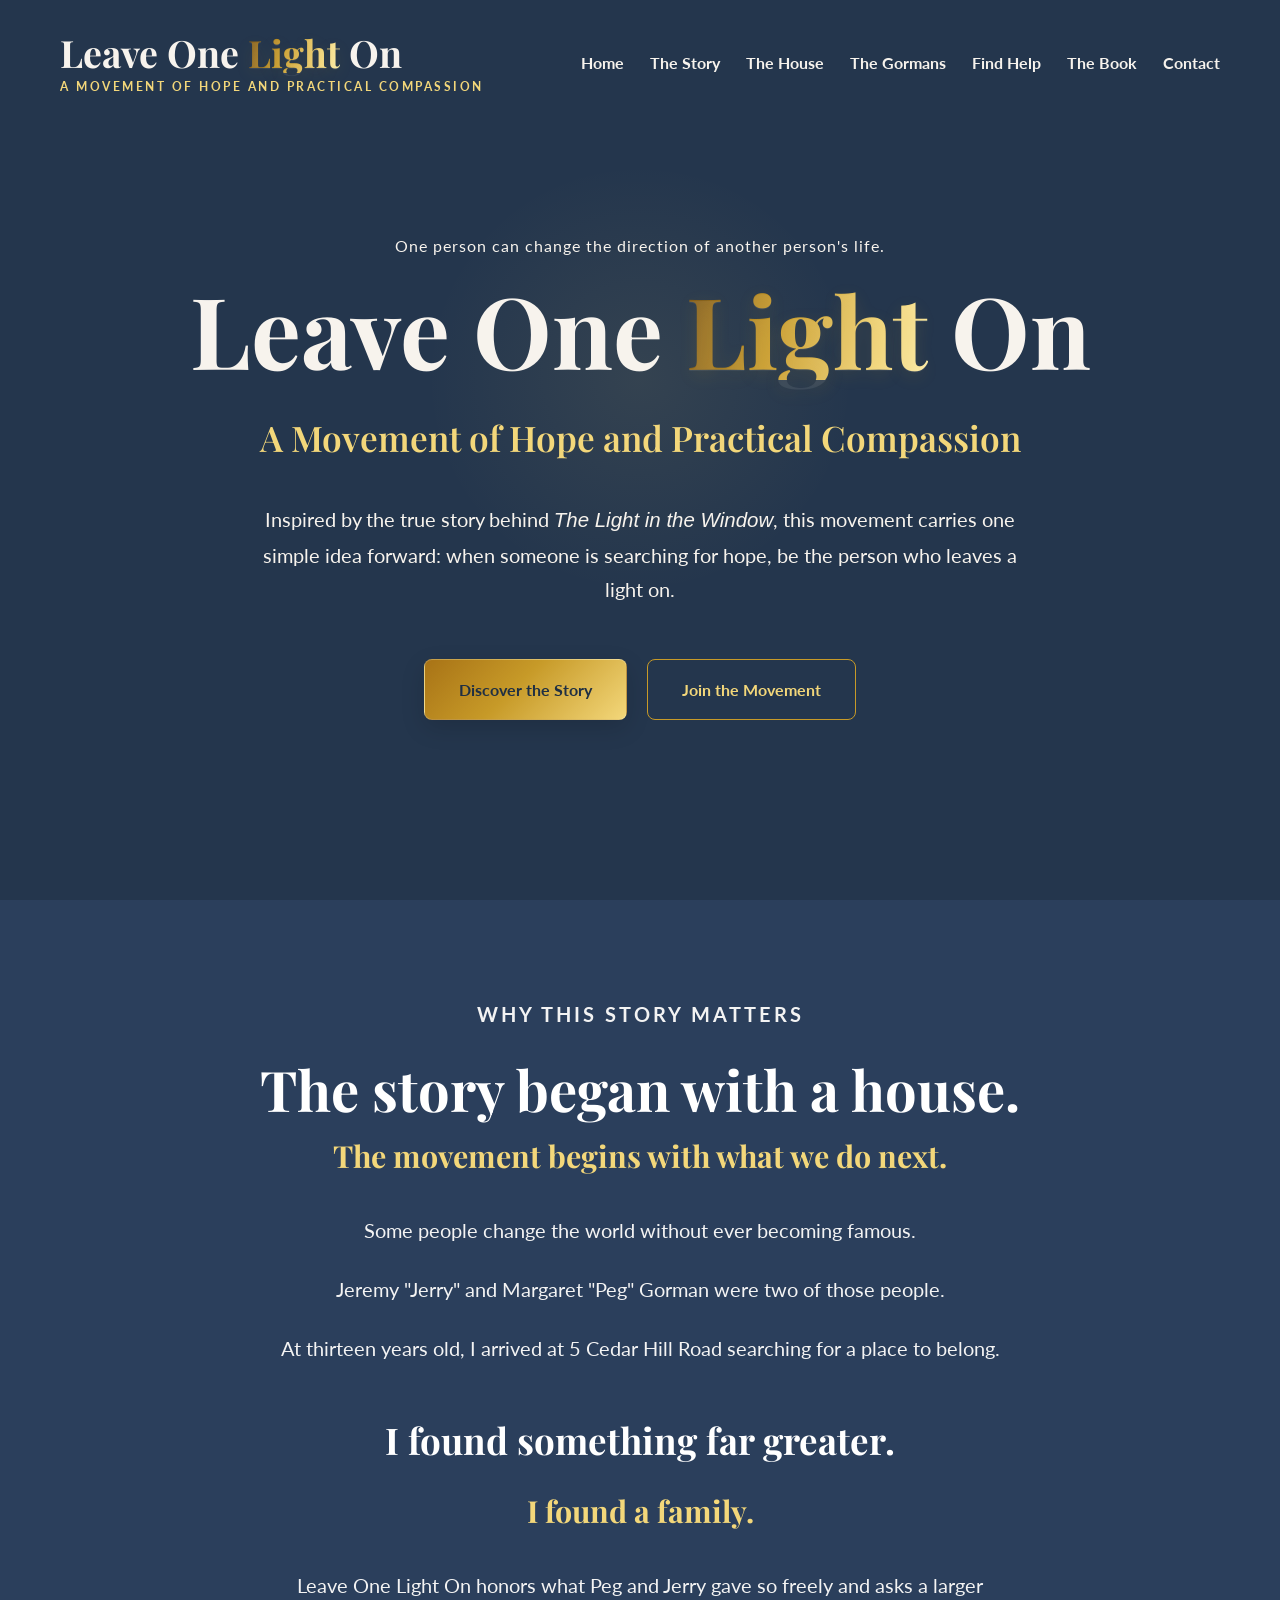
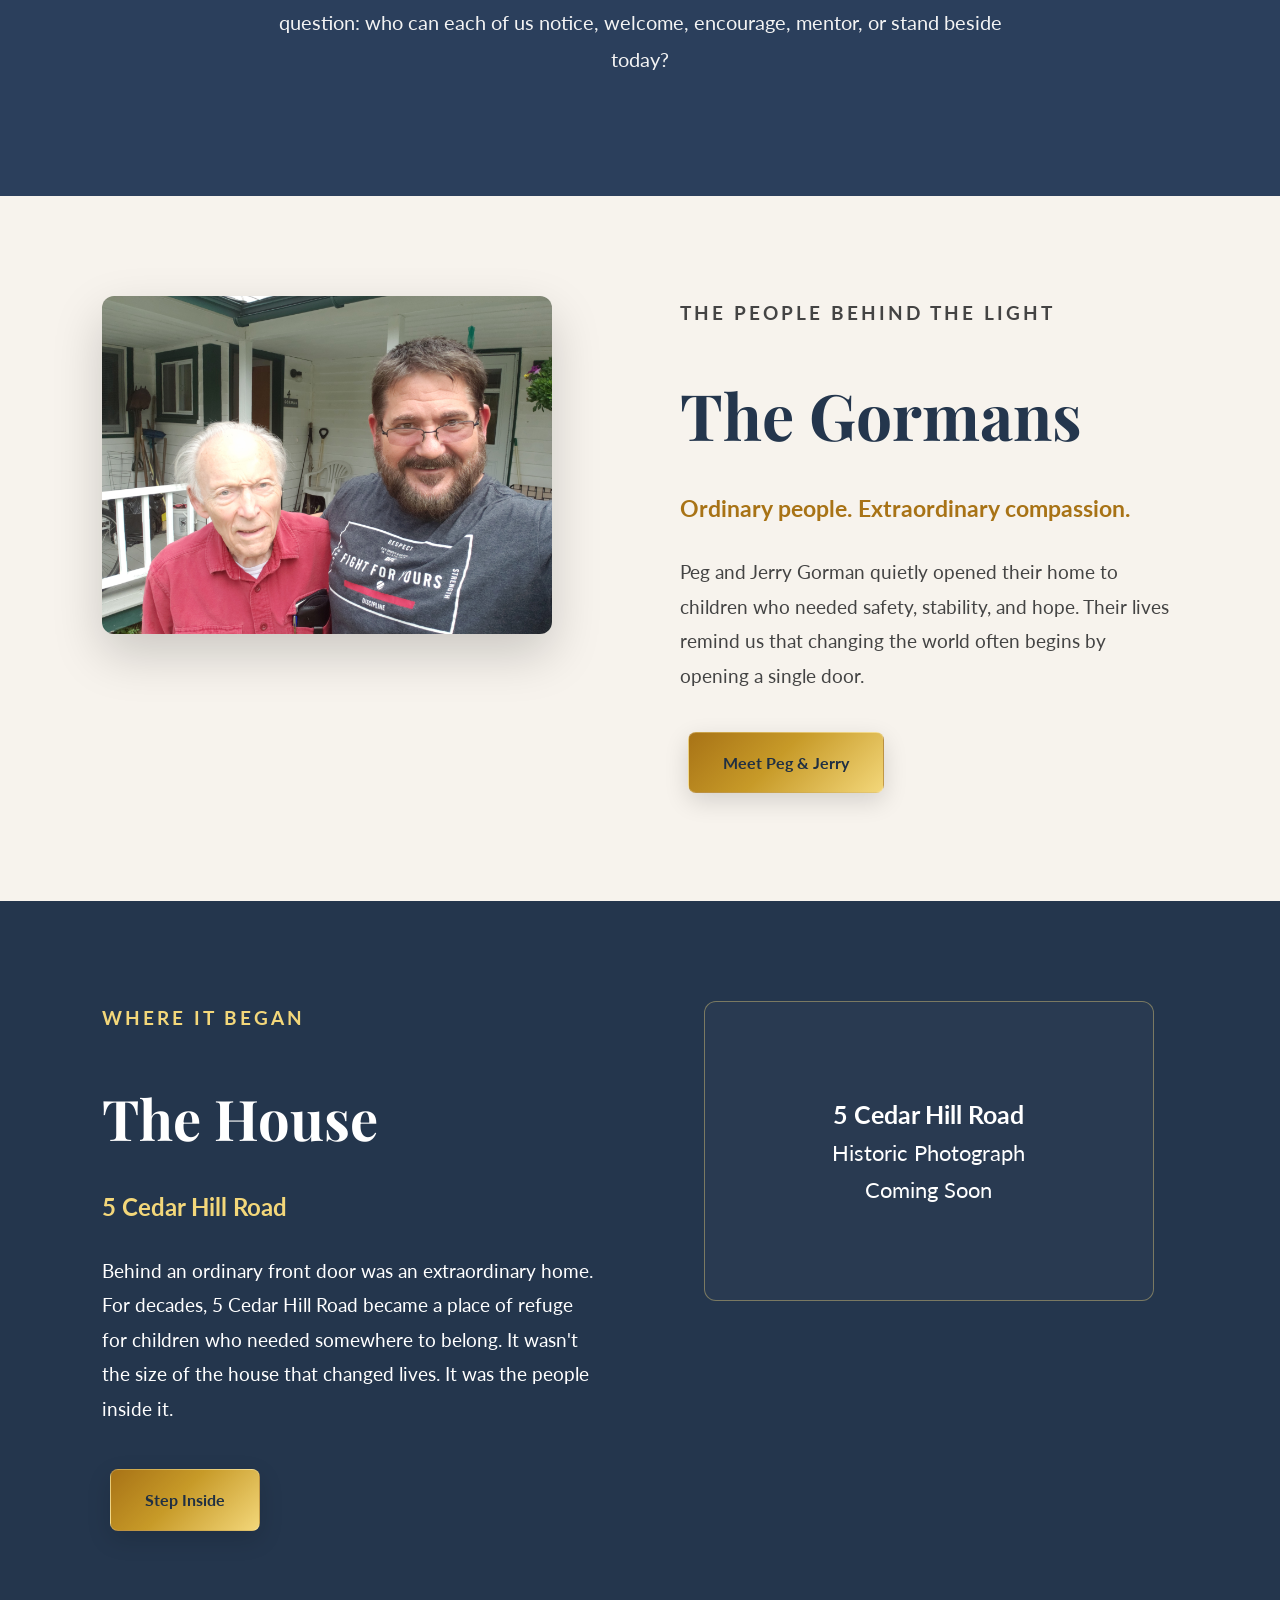
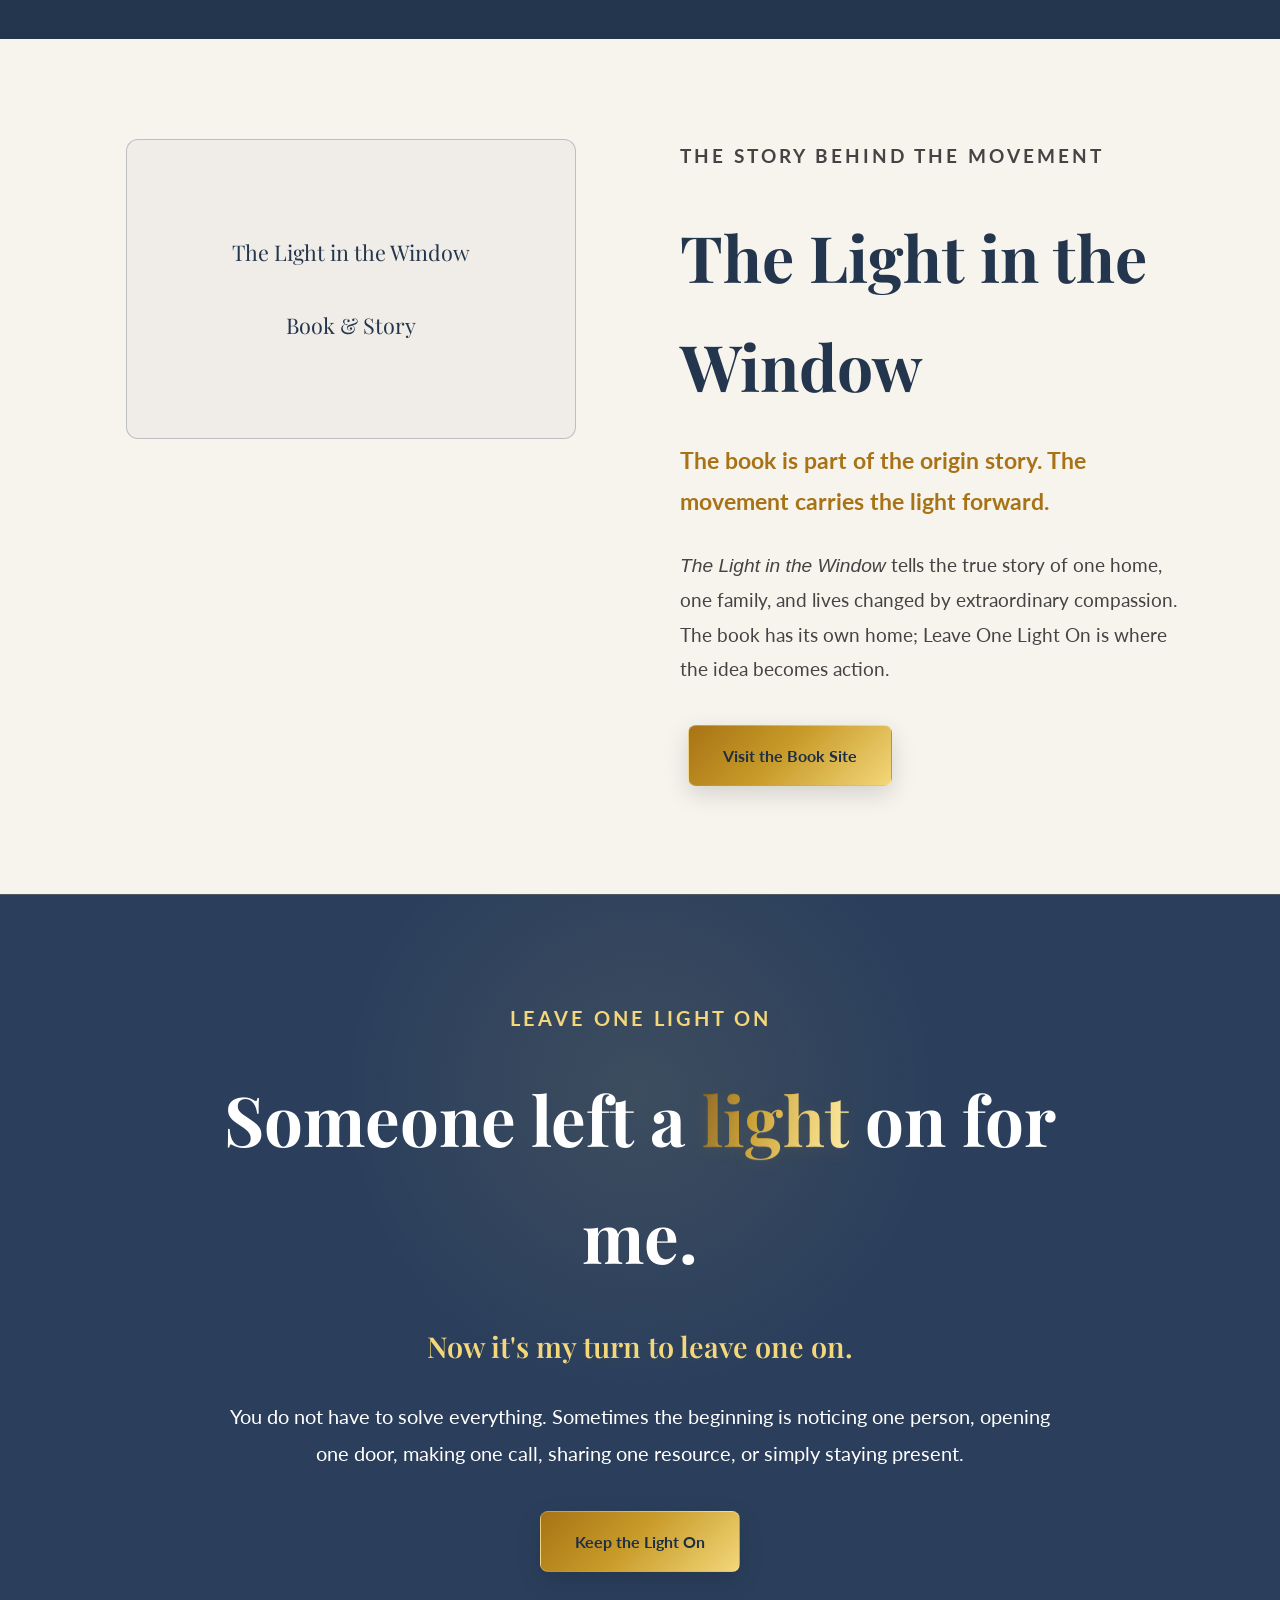
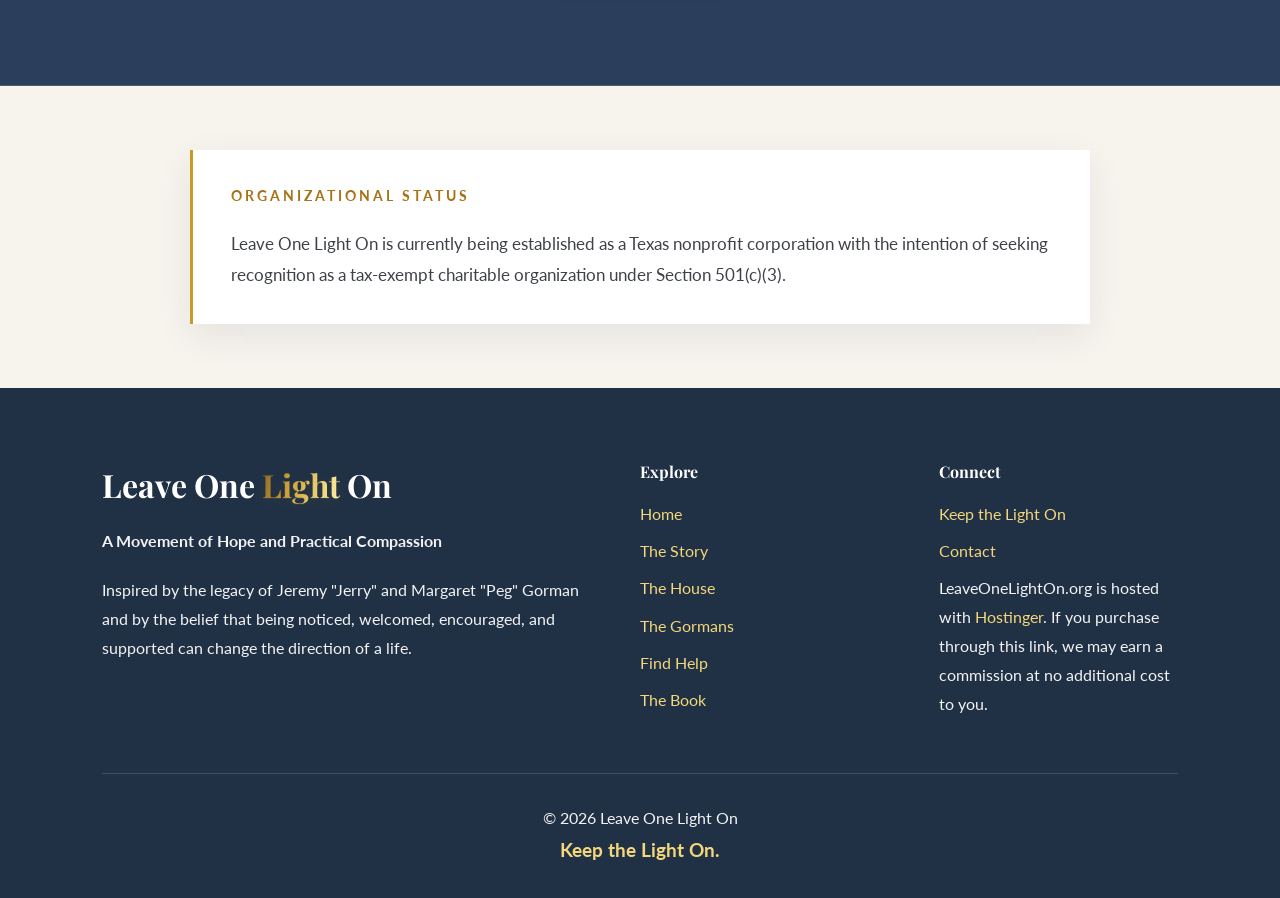
==== commit c14e1b0d: "Add disclosed Hostinger referral to site footer" ====
--- a/index.html
+++ b/index.html
@@ -187,6 +187,7 @@
                 <li><a href="keep-one-light-on.html">Keep the Light On</a></li>
                 <li><a href="contact.html">Contact</a></li>
             </ul>
+            <p class="hosting-note">LeaveOneLightOn.org is hosted with <a href="https://www.hostinger.com?REFERRALCODE=KKATHETEDRMP" rel="sponsored nofollow">Hostinger</a>. If you purchase through this link, we may earn a commission at no additional cost to you.</p>
         </div>
     </div>
 
--- a/css/style.css
+++ b/css/style.css
@@ -1,6 +1,6 @@
 /* =========================================
-   THE LIGHT IN THE WINDOW
-   Main Stylesheet
+   LEAVE ONE LIGHT ON
+   Website V3 - Main Stylesheet
 ========================================= */
 
 * {
@@ -9,10 +9,22 @@
     box-sizing: border-box;
 }
 
+:root {
+    --navy: #24364D;
+    --navy-2: #2B3F5C;
+    --ivory: #F7F3ED;
+    --text-dark: #3E4147;
+    --gold-deep: #7A5416;
+    --gold-rich: #C79A28;
+    --gold-bright: #F3D77A;
+    --gold-champagne: #FFF1B0;
+    --gold-antique: #A87316;
+}
+
 body {
     font-family: 'Lato', sans-serif;
-    background: #24364D;
-    color: #F7F3ED;
+    background: var(--navy);
+    color: var(--ivory);
     line-height: 1.7;
 }
 
@@ -23,6 +35,55 @@
 ul {
     list-style: none;
 }
+
+.container {
+    max-width: 1200px;
+    margin: 0 auto;
+}
+
+/* =========================================
+   METALLIC GOLD SYSTEM
+========================================= */
+
+.metallic-gold {
+    display: inline-block;
+    color: var(--gold-rich);
+    background: linear-gradient(
+        105deg,
+        var(--gold-deep) 0%,
+        var(--gold-rich) 18%,
+        var(--gold-bright) 38%,
+        var(--gold-champagne) 50%,
+        var(--gold-bright) 59%,
+        var(--gold-antique) 79%,
+        var(--gold-deep) 100%
+    );
+    background-size: 220% 100%;
+    -webkit-background-clip: text;
+    background-clip: text;
+    -webkit-text-fill-color: transparent;
+    text-shadow: 0 1px 0 rgba(255,255,255,.08), 0 5px 18px rgba(212,165,44,.12);
+}
+
+.shimmer {
+    animation: gold-shimmer 8s ease-in-out infinite;
+}
+
+@keyframes gold-shimmer {
+    0%, 38% { background-position: 100% 50%; }
+    52% { background-position: 0% 50%; }
+    100% { background-position: 0% 50%; }
+}
+
+@media (prefers-reduced-motion: reduce) {
+    .shimmer {
+        animation: none;
+    }
+}
+
+/* =========================================
+   HEADER / NAV
+========================================= */
 
 header {
     width: 100%;
@@ -30,7 +91,7 @@
     top: 0;
     left: 0;
     z-index: 1000;
-    padding: 35px 70px;
+    padding: 32px 60px;
 }
 
 nav {
@@ -38,6 +99,7 @@
     justify-content: space-between;
     align-items: center;
     width: 100%;
+    gap: 30px;
 }
 
 .logo {
@@ -49,41 +111,44 @@
 
 .logo-title {
     font-family: 'Playfair Display', serif;
-    font-size: 2.6rem;
-    font-weight: 700;
-    color: #F7F3ED;
+    font-size: 2.35rem;
+    font-weight: 700;
+    color: var(--ivory);
 }
 
 .logo-tagline {
-    margin-top: 4px;
+    margin-top: 7px;
     font-family: 'Lato', sans-serif;
-    font-size: 0.9rem;
-    font-weight: 700;
-    color: #D4A52C;
+    font-size: 0.75rem;
+    font-weight: 700;
+    color: var(--gold-bright);
     text-transform: uppercase;
-    letter-spacing: 3px;
+    letter-spacing: 2.5px;
 }
 
 nav ul {
     display: flex;
     align-items: center;
-    gap: 40px;
+    justify-content: flex-end;
+    flex-wrap: wrap;
+    gap: 26px;
     margin-left: auto;
 }
 
-nav li {
-    list-style: none;
-}
-
 nav a {
-    color: #F7F3ED;
-    font-weight: 700;
-    transition: color .3s ease;
-}
-
-nav a:hover {
-    color: #D4A52C;
-}
+    color: var(--ivory);
+    font-weight: 700;
+    transition: color .25s ease;
+}
+
+nav a:hover,
+nav a:focus-visible {
+    color: var(--gold-bright);
+}
+
+/* =========================================
+   HERO
+========================================= */
 
 .hero {
     min-height: 100vh;
@@ -91,10 +156,18 @@
     justify-content: center;
     align-items: center;
     text-align: center;
-    padding: 120px 20px 80px;
-}
+    padding: 150px 20px 90px;
+    background:
+        radial-gradient(circle at 50% 42%, rgba(243,215,122,.08), transparent 26%),
+        var(--navy);
+}
+
+.overlay {
+    max-width: 980px;
+}
+
 .eyebrow {
-    color: #F7F3ED;
+    color: var(--ivory);
     font-size: 1rem;
     margin-bottom: 20px;
     letter-spacing: 1px;
@@ -102,331 +175,352 @@
 
 .hero h1 {
     font-family: 'Playfair Display', serif;
-    font-size: 4.25rem;
-    line-height: 1.1;
-    margin-bottom: 25px;
-    color: #F7F3ED;
+    font-size: clamp(3.7rem, 8vw, 6.2rem);
+    line-height: 1.02;
+    margin-bottom: 28px;
+    color: var(--ivory);
 }
 
 .hero h2 {
-    font-size: 2rem;
-    color: #D4A52C;
+    font-family: 'Playfair Display', serif;
+    font-size: clamp(1.45rem, 3vw, 2.2rem);
+    color: var(--gold-bright);
     max-width: 900px;
-    margin: 0 auto 35px;
-    font-weight: 700;
+    margin: 0 auto 34px;
+    font-weight: 600;
 }
 
 .intro {
-    font-size: 1.3rem;
-    max-width: 760px;
+    font-size: 1.28rem;
+    max-width: 780px;
     margin: 20px auto;
-    color: #F7F3ED;
+    color: var(--ivory);
 }
 
 .buttons {
-    margin-top: 50px;
+    margin-top: 44px;
 }
 
 .button {
     display: inline-block;
-    background: #D4A52C;
-    color: white;
-    padding: 18px 40px;
+    background: linear-gradient(135deg, var(--gold-antique), var(--gold-rich) 45%, var(--gold-bright));
+    color: #1f2f43;
+    padding: 16px 34px;
     border-radius: 8px;
     font-weight: 700;
-    margin: 10px;
-    transition: .3s;
-}
-
-.button:hover {
-    background: #B58522;
+    margin: 8px;
+    border: 1px solid rgba(255,255,255,.18);
+    box-shadow: 0 8px 24px rgba(0,0,0,.14);
+    transition: transform .2s ease, box-shadow .2s ease, filter .2s ease;
+}
+
+.button:hover,
+.button:focus-visible {
+    transform: translateY(-2px);
+    box-shadow: 0 12px 28px rgba(0,0,0,.18);
+    filter: brightness(1.06);
 }
 
 .secondary {
     background: transparent;
-    border: 2px solid #D4A52C;
-}
-
-.secondary:hover {
-    background: #D4A52C;
-}/* ===========================
+    color: var(--gold-bright);
+    border: 1px solid var(--gold-rich);
+    box-shadow: none;
+}
+
+.secondary:hover,
+.secondary:focus-visible {
+    background: rgba(212,165,44,.12);
+}
+
+/* =========================================
+   STORY INTRO
+========================================= */
+
+.story-intro {
+    background: var(--navy-2);
+    color: #fff;
+    padding: 96px 8%;
+}
+
+.story-intro .container {
+    max-width: 900px;
+}
+
+.story-intro-content {
+    text-align: center;
+}
+
+.section-tag {
+    text-transform: uppercase;
+    letter-spacing: 3px;
+    font-size: .86rem;
+    font-weight: 700;
+    color: var(--gold-bright);
+    margin-bottom: 22px;
+}
+
+.dark-tag {
+    color: var(--gold-antique);
+}
+
+.story-intro-content h2 {
+    font-family: 'Playfair Display', serif;
+    font-size: clamp(2.5rem, 5vw, 3.5rem);
+    color: #fff;
+    margin-bottom: 8px;
+    line-height: 1.2;
+}
+
+.story-intro-content h3 {
+    font-family: 'Playfair Display', serif;
+    font-size: 1.9rem;
+    color: var(--gold-bright);
+    margin-bottom: 30px;
+}
+
+.story-intro-content p {
+    font-size: 1.22rem;
+    line-height: 1.9;
+    color: #f3f3f3;
+    max-width: 760px;
+    margin: 0 auto 22px;
+}
+
+.story-intro-content .highlight {
+    font-family: 'Playfair Display', serif;
+    font-size: 2.3rem;
+    color: #fff;
+    font-weight: 700;
+    margin: 38px auto 10px;
+}
+
+/* =========================================
    THE GORMANS
-=========================== */
-
-.gormans{
-    background:#f7f3ed;
-    padding:100px 8%;
-}
-.container{
-    max-width:1200px;
-    margin:0 auto;
-}
-.gormans .container{
-  display:flex;
-    align-items:flex-start;
-    justify-content:space-between;
-    gap:80px;
-}
-.gormans-image{
-    flex:1;
-}
-
-.gormans-image img{
-    width:100%;
-    max-width:450px;
-    border-radius:12px;
-    box-shadow:0 20px 50px rgba(0,0,0,.18);
-}
-
-.gormans-content{
-    flex:1;
-}
-
-.gormans-content h2{
-    font-family:'Playfair Display', serif;
-    font-size:4rem;
-    color:#24364d;
-    margin-bottom:20px;
-}
-
-.gormans-content .subtitle{
-    color:#D4A52C;
-    font-weight:700;
-    font-size:1.5rem;
-    margin-bottom:25px;
-}
-
-.gormans-content p{
-    color:#444;
-    font-size:1.3rem;
-    line-height:1.8;
-    margin-bottom:30px;
-    max-width:650px;
-}
-
-   /* ===========================
+========================================= */
+
+.gormans {
+    background: var(--ivory);
+    padding: 100px 8%;
+}
+
+.gormans .container {
+    display: flex;
+    align-items: flex-start;
+    justify-content: space-between;
+    gap: 80px;
+}
+
+.gormans-image,
+.gormans-content {
+    flex: 1;
+}
+
+.gormans-image img {
+    width: 100%;
+    max-width: 450px;
+    border-radius: 12px;
+    box-shadow: 0 20px 50px rgba(0,0,0,.18);
+}
+
+.gormans-content h2,
+.book-content h2 {
+    font-family: 'Playfair Display', serif;
+    font-size: clamp(3rem, 5vw, 4rem);
+    color: var(--navy);
+    margin-bottom: 20px;
+}
+
+.gormans-content .subtitle,
+.book-content .subtitle {
+    color: var(--gold-antique);
+    font-weight: 700;
+    font-size: 1.42rem;
+    margin-bottom: 25px;
+}
+
+.gormans-content p,
+.book-content p {
+    color: #444;
+    font-size: 1.2rem;
+    line-height: 1.8;
+    margin-bottom: 30px;
+    max-width: 650px;
+}
+
+/* =========================================
    THE HOUSE
-=========================== */
-
-.house{
-    background:#24364d;
-    color:white;
-    padding:100px 8%;
-}
-
-.house .container{
-    display:flex;
-    align-items:flex-start;
-    justify-content:space-between;
-    gap:80px;
-}
-
-.house-content{
-    flex:1;
-}
-
-.house-content h2{
-    font-family:'Playfair Display', serif;
-    font-size:3.5rem;
-    margin-bottom:20px;
-}
-
-.house-content .subtitle{
-    color:#D4A52C;
-    font-size:1.5rem;
-    font-weight:700;
-    margin-bottom:25px;
-}
-
-.house-content p{
-    font-size:1.2rem;
-    line-height:1.8;
-    max-width:700px;
-    margin-bottom:35px;
-}
-
-.house-image{
-    flex:1;
-    display:flex;
-    justify-content:center;
-}
-
-.placeholder{
-    width:450px;
-    height:300px;
-    border:2px dashed rgba(255,255,255,.35);
-    border-radius:12px;
-    display:flex;
-    align-items:center;
-    justify-content:center;
-    flex-direction:column;
-    font-size:1.5rem;
-    color:#ffffff;
-}/* ===========================
+========================================= */
+
+.house {
+    background: var(--navy);
+    color: #fff;
+    padding: 100px 8%;
+}
+
+.house .container {
+    display: flex;
+    align-items: flex-start;
+    justify-content: space-between;
+    gap: 80px;
+}
+
+.house-content,
+.house-image {
+    flex: 1;
+}
+
+.house-content h2 {
+    font-family: 'Playfair Display', serif;
+    font-size: 3.5rem;
+    margin-bottom: 20px;
+}
+
+.house-content .subtitle {
+    color: var(--gold-bright);
+    font-size: 1.5rem;
+    font-weight: 700;
+    margin-bottom: 25px;
+}
+
+.house-content p {
+    font-size: 1.2rem;
+    line-height: 1.8;
+    max-width: 700px;
+    margin-bottom: 35px;
+}
+
+.house-image {
+    display: flex;
+    justify-content: center;
+}
+
+.placeholder {
+    width: 450px;
+    max-width: 100%;
+    min-height: 300px;
+    border: 1px solid rgba(243,215,122,.4);
+    border-radius: 12px;
+    display: flex;
+    align-items: center;
+    justify-content: center;
+    flex-direction: column;
+    font-size: 1.35rem;
+    color: #fff;
+    background: rgba(255,255,255,.025);
+}
+
+/* =========================================
    THE BOOK
-=========================== */
-
-.book-preview{
-    background:#f7f3ed;
-    padding:100px 8%;
-}
-
-.book-preview .container{
-    display:flex;
-    align-items:flex-start;
-    justify-content:space-between;
-    gap:80px;
-}
-
-.book-image{
-    flex:1;
-    display:flex;
-    justify-content:center;
-}
-
-.book-content{
-    flex:1;
-}
-
-.book-content h2{
-    font-family:'Playfair Display', serif;
-    font-size:3.5rem;
-    color:#24364d;
-    margin-bottom:20px;
-}
-
-.book-content .subtitle{
-    color:#D4A52C;
-    font-size:1.5rem;
-    font-weight:700;
-    margin-bottom:25px;
-}
-
-.book-content p{
-    color:#444;
-    font-size:1.2rem;
-    line-height:1.8;
-    margin-bottom:35px;
-    max-width:650px;
-}
-
-/* ===========================
+========================================= */
+
+.book-preview {
+    background: var(--ivory);
+    padding: 100px 8%;
+}
+
+.book-preview .container {
+    display: flex;
+    align-items: flex-start;
+    justify-content: space-between;
+    gap: 80px;
+}
+
+.book-image,
+.book-content {
+    flex: 1;
+}
+
+.book-image {
+    display: flex;
+    justify-content: center;
+}
+
+.light-placeholder {
+    color: var(--navy);
+    border-color: rgba(36,54,77,.25);
+    background: rgba(36,54,77,.03);
+    font-family: 'Playfair Display', serif;
+    text-align: center;
+}
+
+/* =========================================
    JOIN THE MOVEMENT
-=========================== */
-
-.movement{
-    background:#D4A52C;
-    color:white;
-    padding:100px 8%;
-    text-align:center;
-}
-
-.movement-content{
-    max-width:850px;
-    margin:0 auto;
-}
-
-.section-tag{
-    text-transform:uppercase;
-    letter-spacing:3px;
-    font-size:.9rem;
-    font-weight:700;
-    margin-bottom:20px;
-}
-
-.movement h2{
-    font-family:'Playfair Display', serif;
-    font-size:4rem;
-    margin-bottom:30px;
-}
-
-.movement p{
-    font-size:1.25rem;
-    line-height:1.9;
-    margin-bottom:30px;
-}
-
-.movement .button{
-    background:white;
-    color:#24364d;
-}
-
-.movement .button:hover{
-    background:#24364d;
-    color:white;
-}
-
- /* ===========================
-   STORY INTRO
-=========================== */
-
-.story-intro{
-    background:#2b3f5c;
-    color:#ffffff;
-    padding:90px 8%;
-}
-
-.story-intro .container{
-    max-width:900px;
-    margin:0 auto;
-}
-
-.story-intro-content{
-    text-align:center;
-}
-
-.story-intro-content .section-tag{
-    color:#D4A52C;
-    text-transform:uppercase;
-    letter-spacing:3px;
-    font-size:.9rem;
-    font-weight:700;
-    margin-bottom:30px;
-}
-
-.story-intro-content h2{
-    font-family:Georgia, serif;
-    font-size:3rem;
-    color:#ffffff;
-    margin-bottom:10px;
-    line-height:1.2;
-}
-
-.story-intro-content h3{
-    font-family:Georgia, serif;
-    font-size:2rem;
-    color:#D4A52C;
-    margin-bottom:30px;
-}
-
-.story-intro-content p{
-    font-size:1.25rem;
-    line-height:1.9;
-    color:#f3f3f3;
-    max-width:760px;
-    margin:0 auto 22px;
-}
-
-.story-intro-content .highlight{
-    font-family:Georgia, serif;
-    font-size:2.3rem;
-    color:#ffffff;
-    font-weight:bold;
-    margin:40px auto;
-}
+========================================= */
+
+.movement {
+    background:
+        radial-gradient(circle at 50% 25%, rgba(243,215,122,.09), transparent 34%),
+        var(--navy-2);
+    color: #fff;
+    padding: 105px 8%;
+    text-align: center;
+    border-top: 1px solid rgba(243,215,122,.18);
+    border-bottom: 1px solid rgba(243,215,122,.18);
+}
+
+.movement-content {
+    max-width: 850px;
+    margin: 0 auto;
+}
+
+.movement h2 {
+    font-family: 'Playfair Display', serif;
+    font-size: clamp(3rem, 6vw, 4.3rem);
+    margin-bottom: 24px;
+}
+
+.movement p {
+    font-size: 1.23rem;
+    line-height: 1.9;
+    margin-bottom: 24px;
+}
+
+.movement-lead {
+    color: var(--gold-bright);
+    font-family: 'Playfair Display', serif;
+    font-size: 1.8rem !important;
+    font-weight: 600;
+}
+
+.movement .button {
+    margin-top: 14px;
+}
+
+/* =========================================
+   ORGANIZATIONAL STATUS
+========================================= */
+
+.status-note {
+    background: var(--ivory);
+    padding: 64px 8%;
+}
+
+.status-card {
+    max-width: 900px;
+    padding: 34px 38px;
+    border-left: 3px solid var(--gold-rich);
+    background: #fff;
+    box-shadow: 0 12px 35px rgba(36,54,77,.08);
+}
+
+.status-card p:last-child {
+    color: var(--text-dark);
+    font-size: 1.05rem;
+    line-height: 1.8;
+}
+
 /* =========================================
    FOOTER
 ========================================= */
 
 .footer {
-    background: #2B3F5C;
-    color: #FFFFFF;
+    background: #203146;
+    color: #fff;
     padding: 70px 8% 30px;
 }
 
 .footer .container {
-    max-width: 1200px;
-    margin: 0 auto;
     display: flex;
     justify-content: space-between;
     align-items: flex-start;
@@ -442,30 +536,29 @@
 .footer-links,
 .footer-contact {
     flex: 1;
-    min-width: 200px;
+    min-width: 180px;
 }
 
 .footer h3,
 .footer h4 {
-    color: #FFFFFF;
+    color: #fff;
     margin-bottom: 15px;
     font-family: 'Playfair Display', serif;
 }
 
+.footer h3 {
+    font-size: 2rem;
+}
+
 .footer-tagline {
-    color: #D4A52C;
+    color: var(--gold-bright);
     font-weight: 700;
     margin-bottom: 20px;
 }
 
 .footer p {
-    color: #F3F3F3;
+    color: #f3f3f3;
     line-height: 1.8;
-}
-
-.footer ul {
-    list-style: none;
-    padding: 0;
 }
 
 .footer li {
@@ -474,13 +567,14 @@
 
 .footer a,
 .footer a:visited {
-    color: #D4A52C;
+    color: var(--gold-bright);
     text-decoration: none;
-    transition: color .3s ease;
-}
-
-.footer a:hover {
-    color: #FFFFFF;
+    transition: color .25s ease;
+}
+
+.footer a:hover,
+.footer a:focus-visible {
+    color: #fff;
 }
 
 .footer-bottom {
@@ -491,7 +585,85 @@
 }
 
 .footer-closing {
-    color: #D4A52C;
+    color: var(--gold-bright) !important;
     font-size: 1.2rem;
     font-weight: 700;
-}+}
+
+/* =========================================
+   RESPONSIVE
+========================================= */
+
+@media (max-width: 1050px) {
+    header {
+        position: relative;
+        padding: 26px 28px;
+        background: #203146;
+    }
+
+    nav {
+        align-items: flex-start;
+        flex-direction: column;
+    }
+
+    nav ul {
+        margin-left: 0;
+        justify-content: flex-start;
+        gap: 18px 24px;
+    }
+
+    .hero {
+        min-height: auto;
+        padding-top: 100px;
+    }
+}
+
+@media (max-width: 800px) {
+    .gormans .container,
+    .house .container,
+    .book-preview .container {
+        flex-direction: column;
+        gap: 50px;
+    }
+
+    .logo-title {
+        font-size: 2rem;
+    }
+
+    .logo-tagline {
+        letter-spacing: 1.8px;
+    }
+}
+
+@media (max-width: 560px) {
+    header {
+        padding: 22px 20px;
+    }
+
+    nav ul {
+        gap: 12px 18px;
+    }
+
+    nav a {
+        font-size: .94rem;
+    }
+
+    .hero,
+    .story-intro,
+    .gormans,
+    .house,
+    .book-preview,
+    .movement {
+        padding-left: 22px;
+        padding-right: 22px;
+    }
+
+    .button {
+        width: 100%;
+        max-width: 330px;
+    }
+
+    .status-card {
+        padding: 28px 24px;
+    }
+}
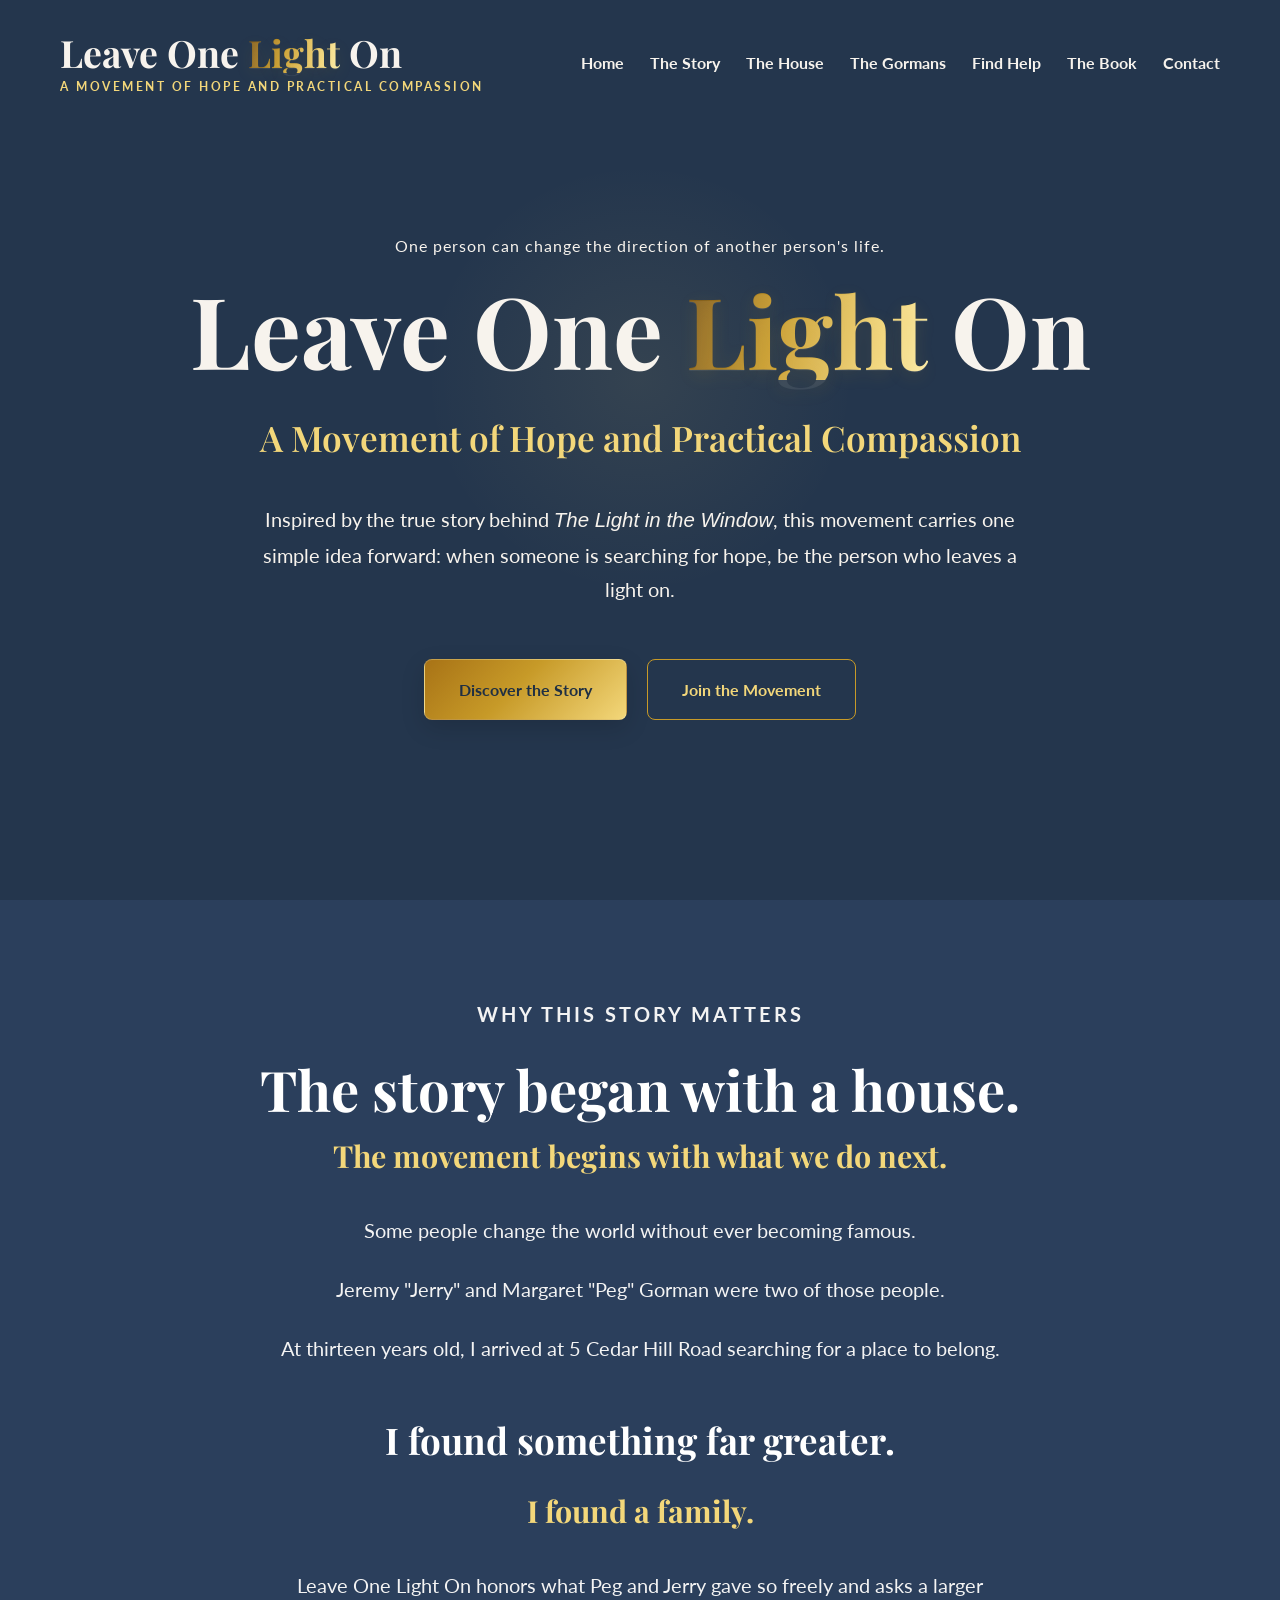
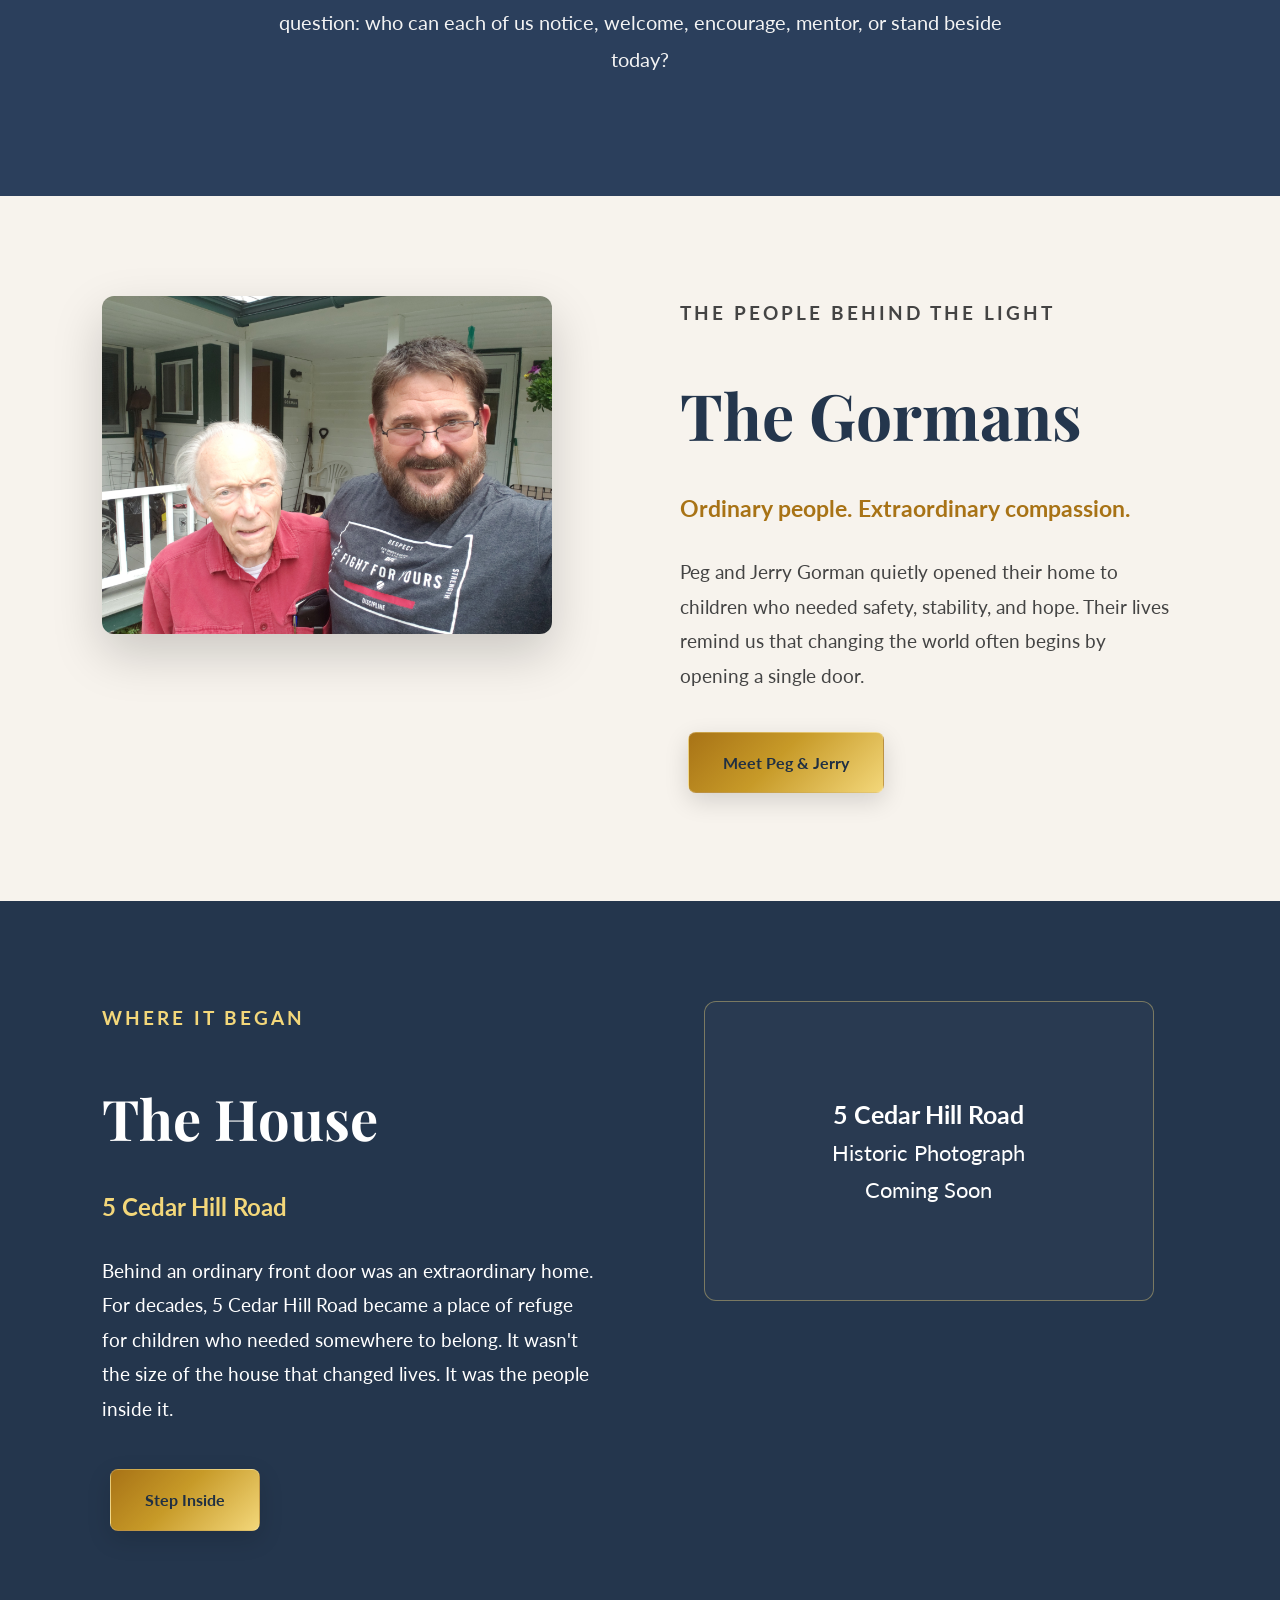
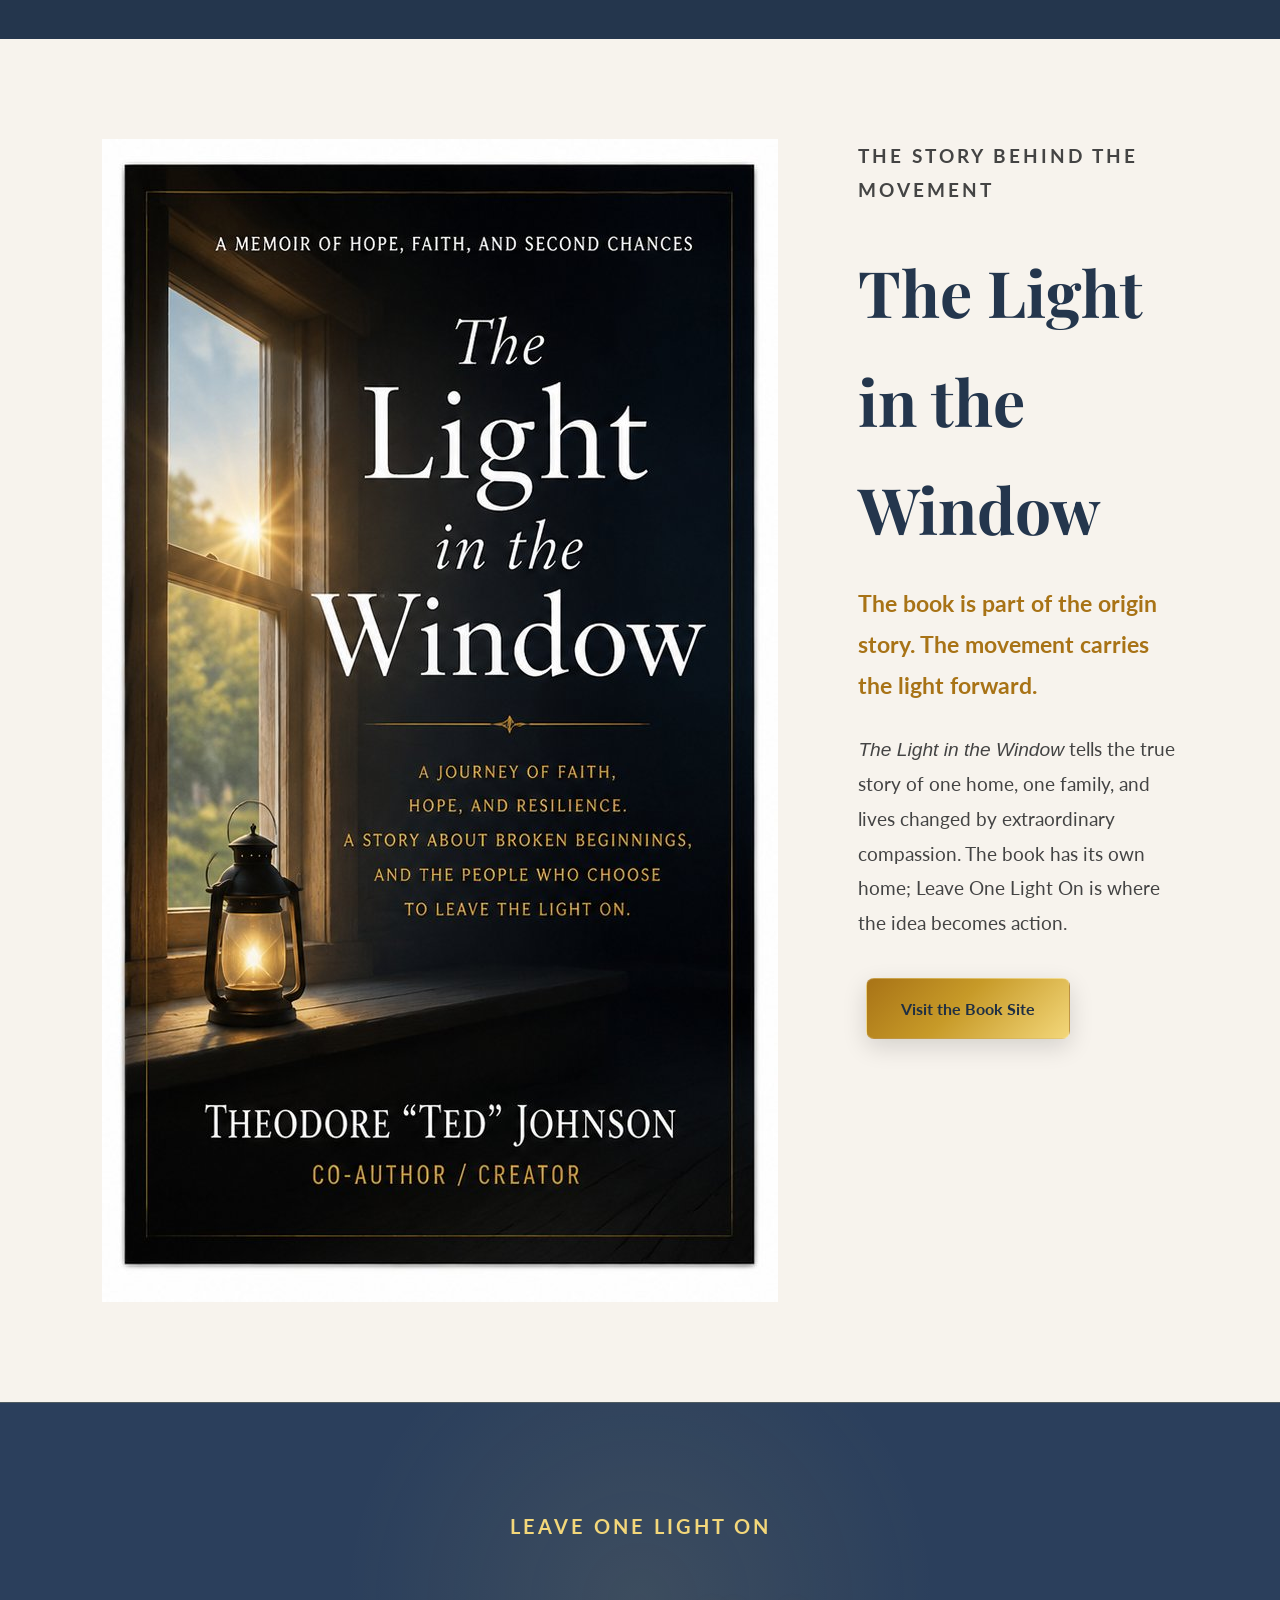
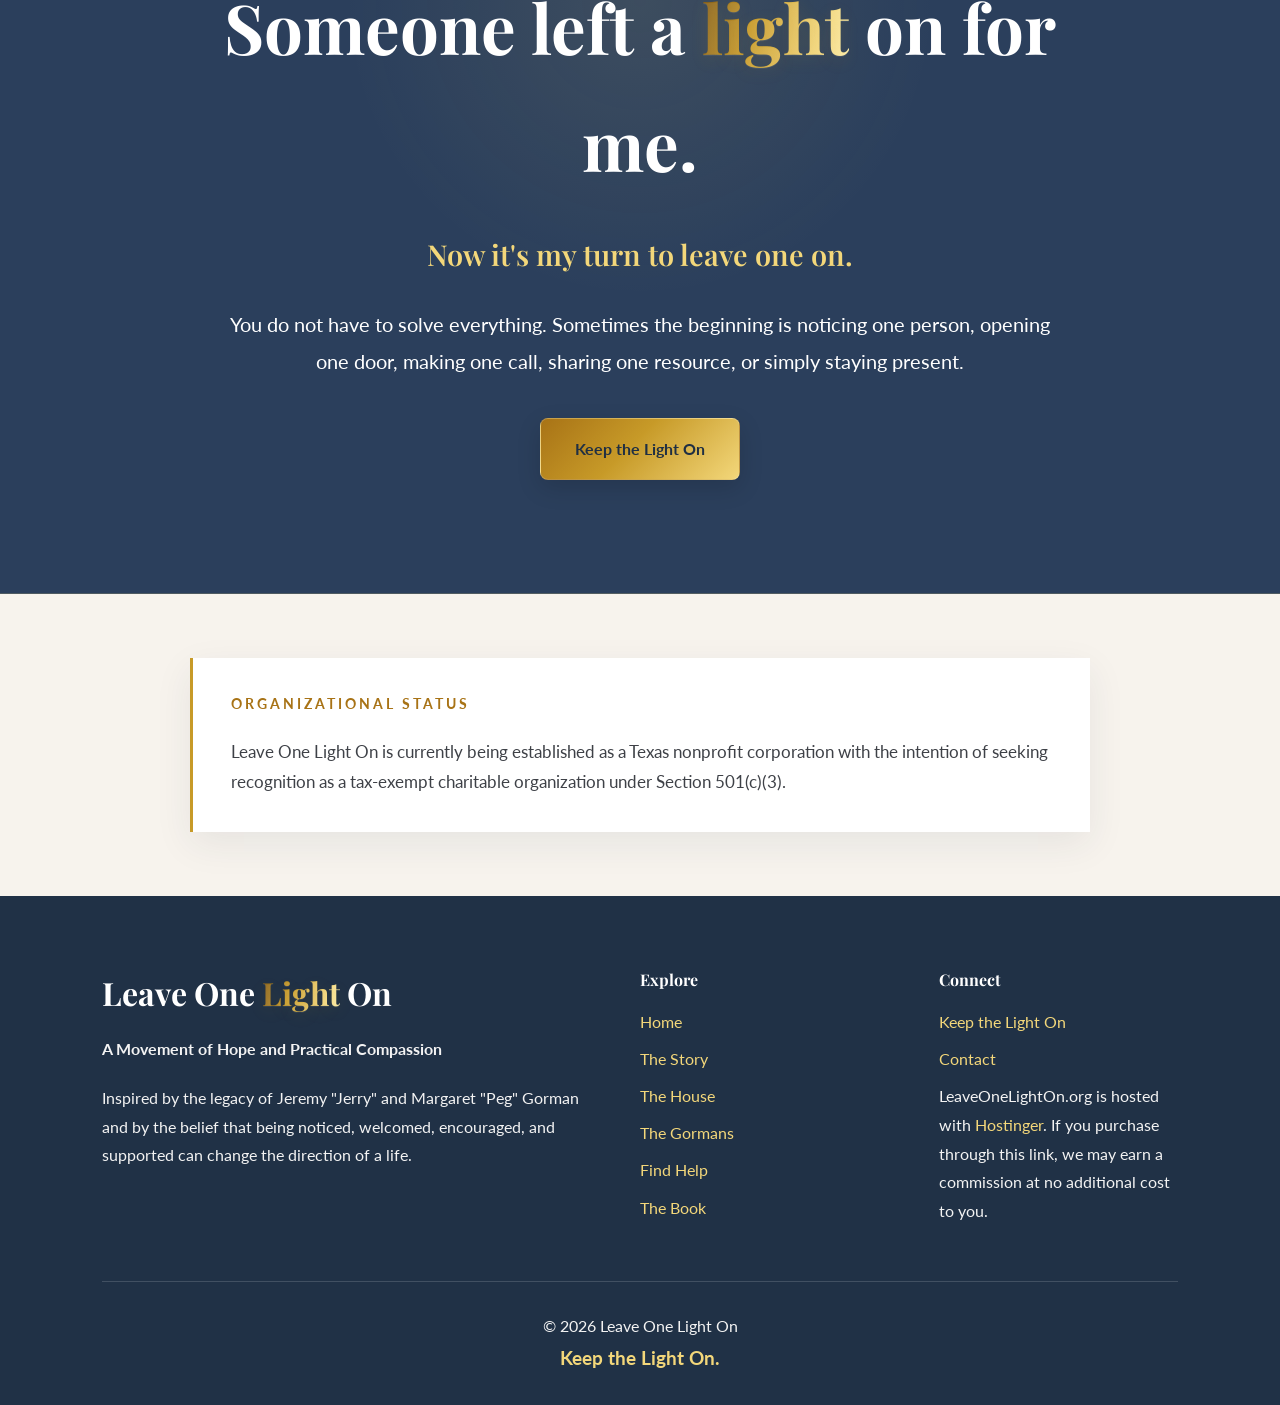
==== commit 1c0e5c30: "V3.1 replace book placeholder with existing cover art" ====
--- a/index.html
+++ b/index.html
@@ -117,11 +117,7 @@
 <section class="book-preview">
     <div class="container">
         <div class="book-image">
-            <div class="placeholder light-placeholder">
-                The Light in the Window
-                <br><br>
-                Book &amp; Story
-            </div>
+            <img src="images/books/light-in-the-window.jpg" alt="The Light in the Window book cover">
         </div>
 
         <div class="book-content">
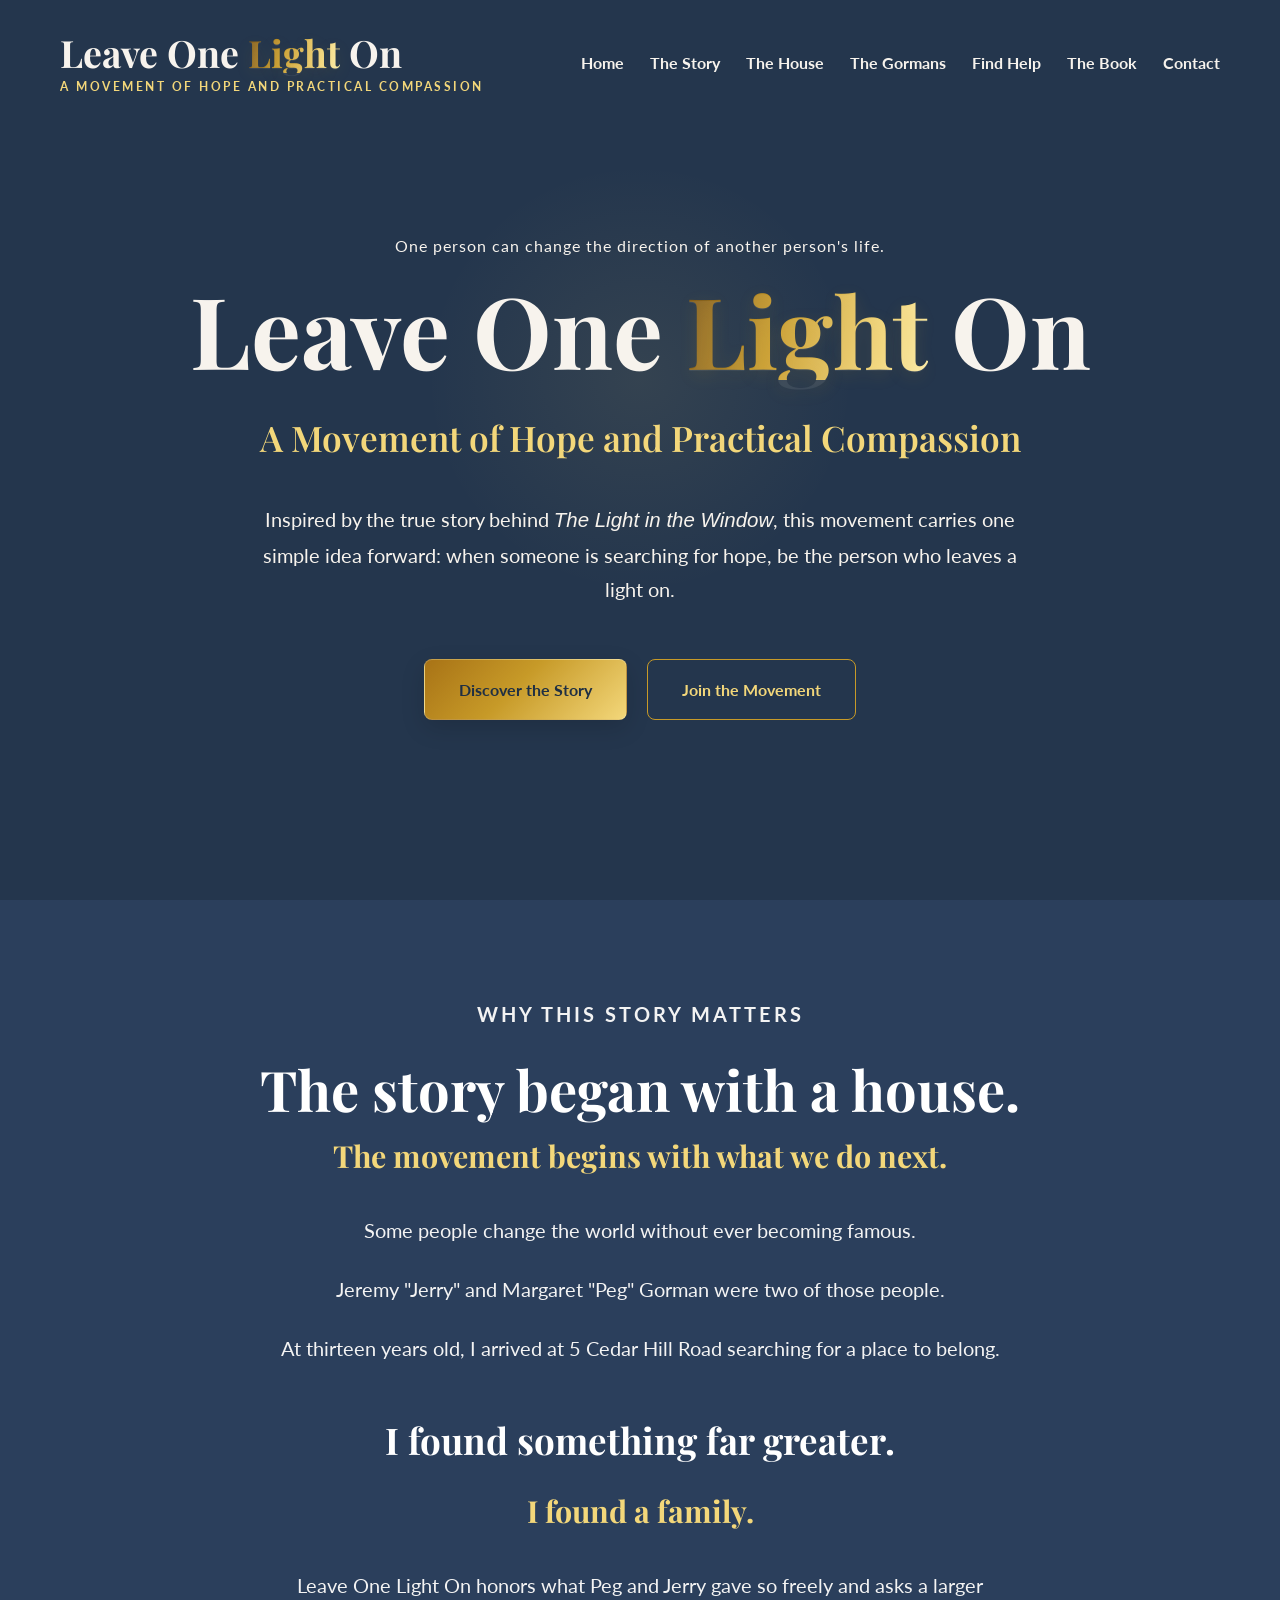
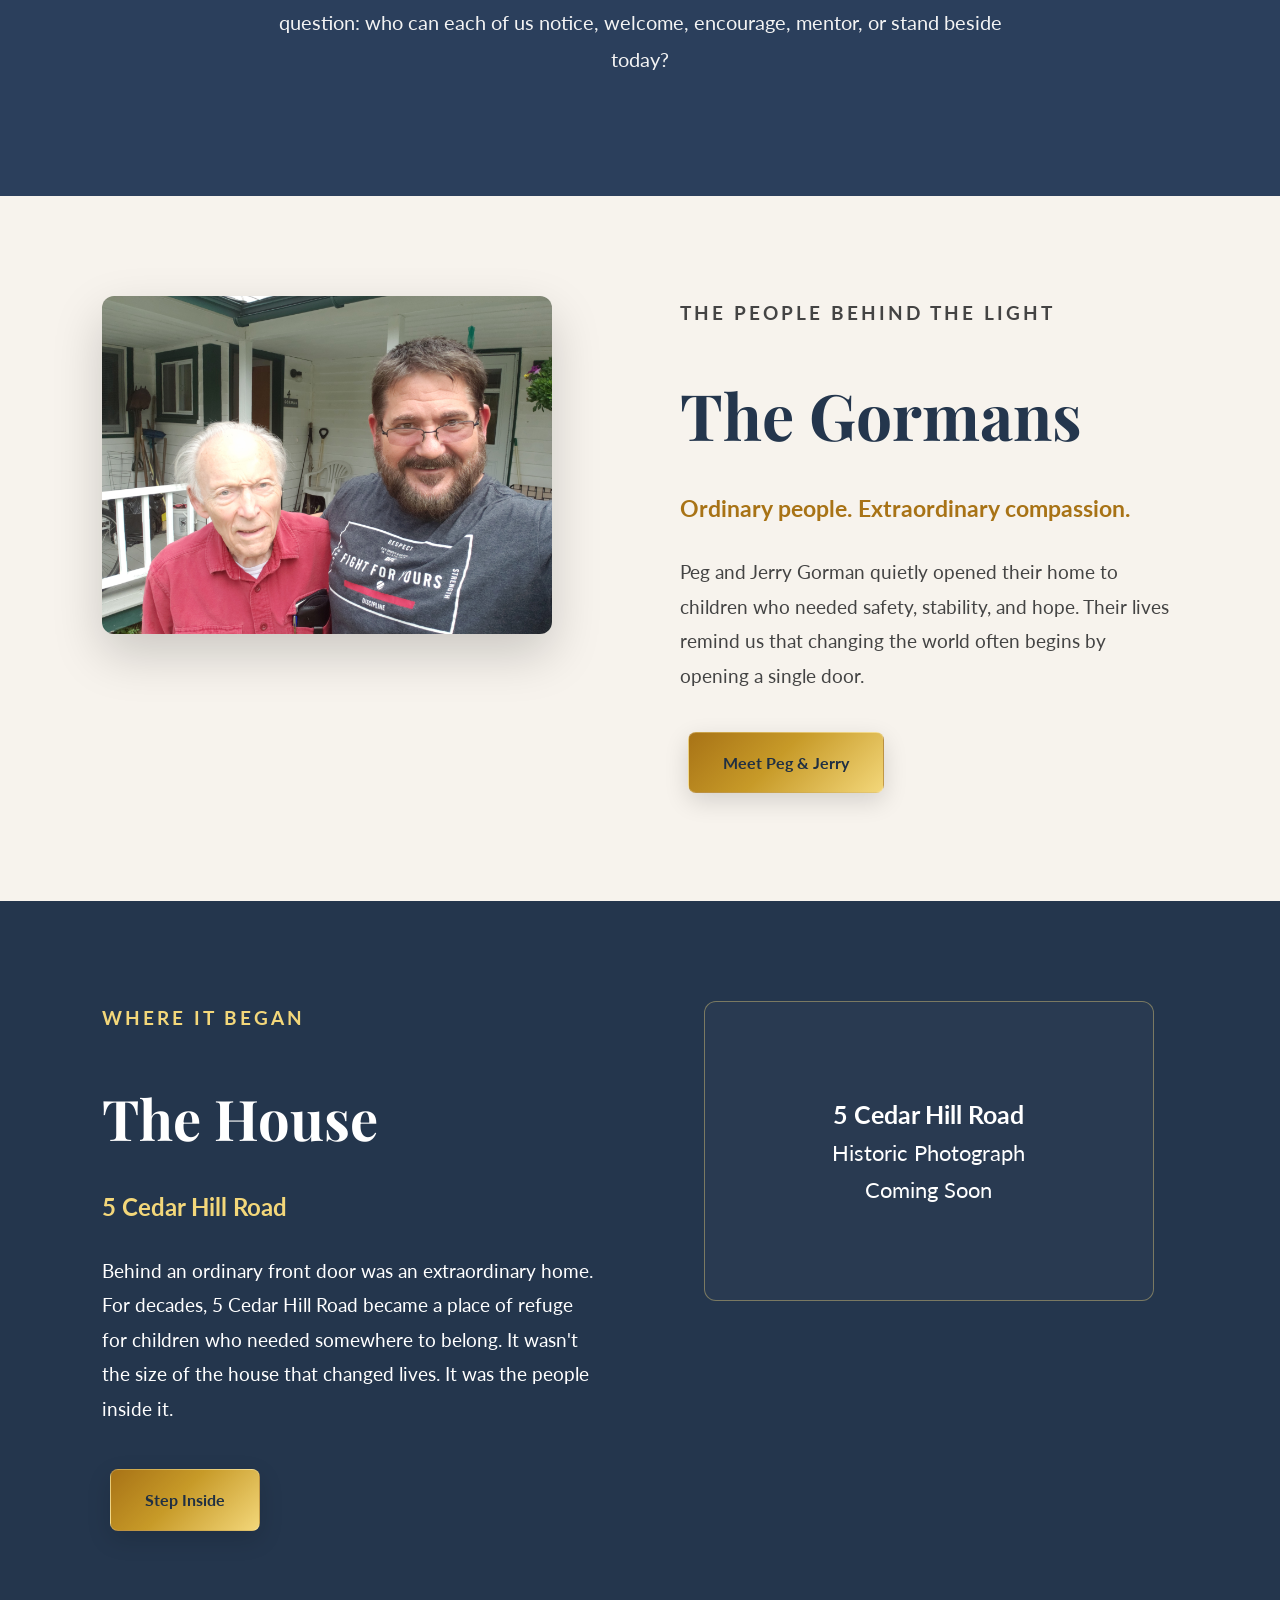
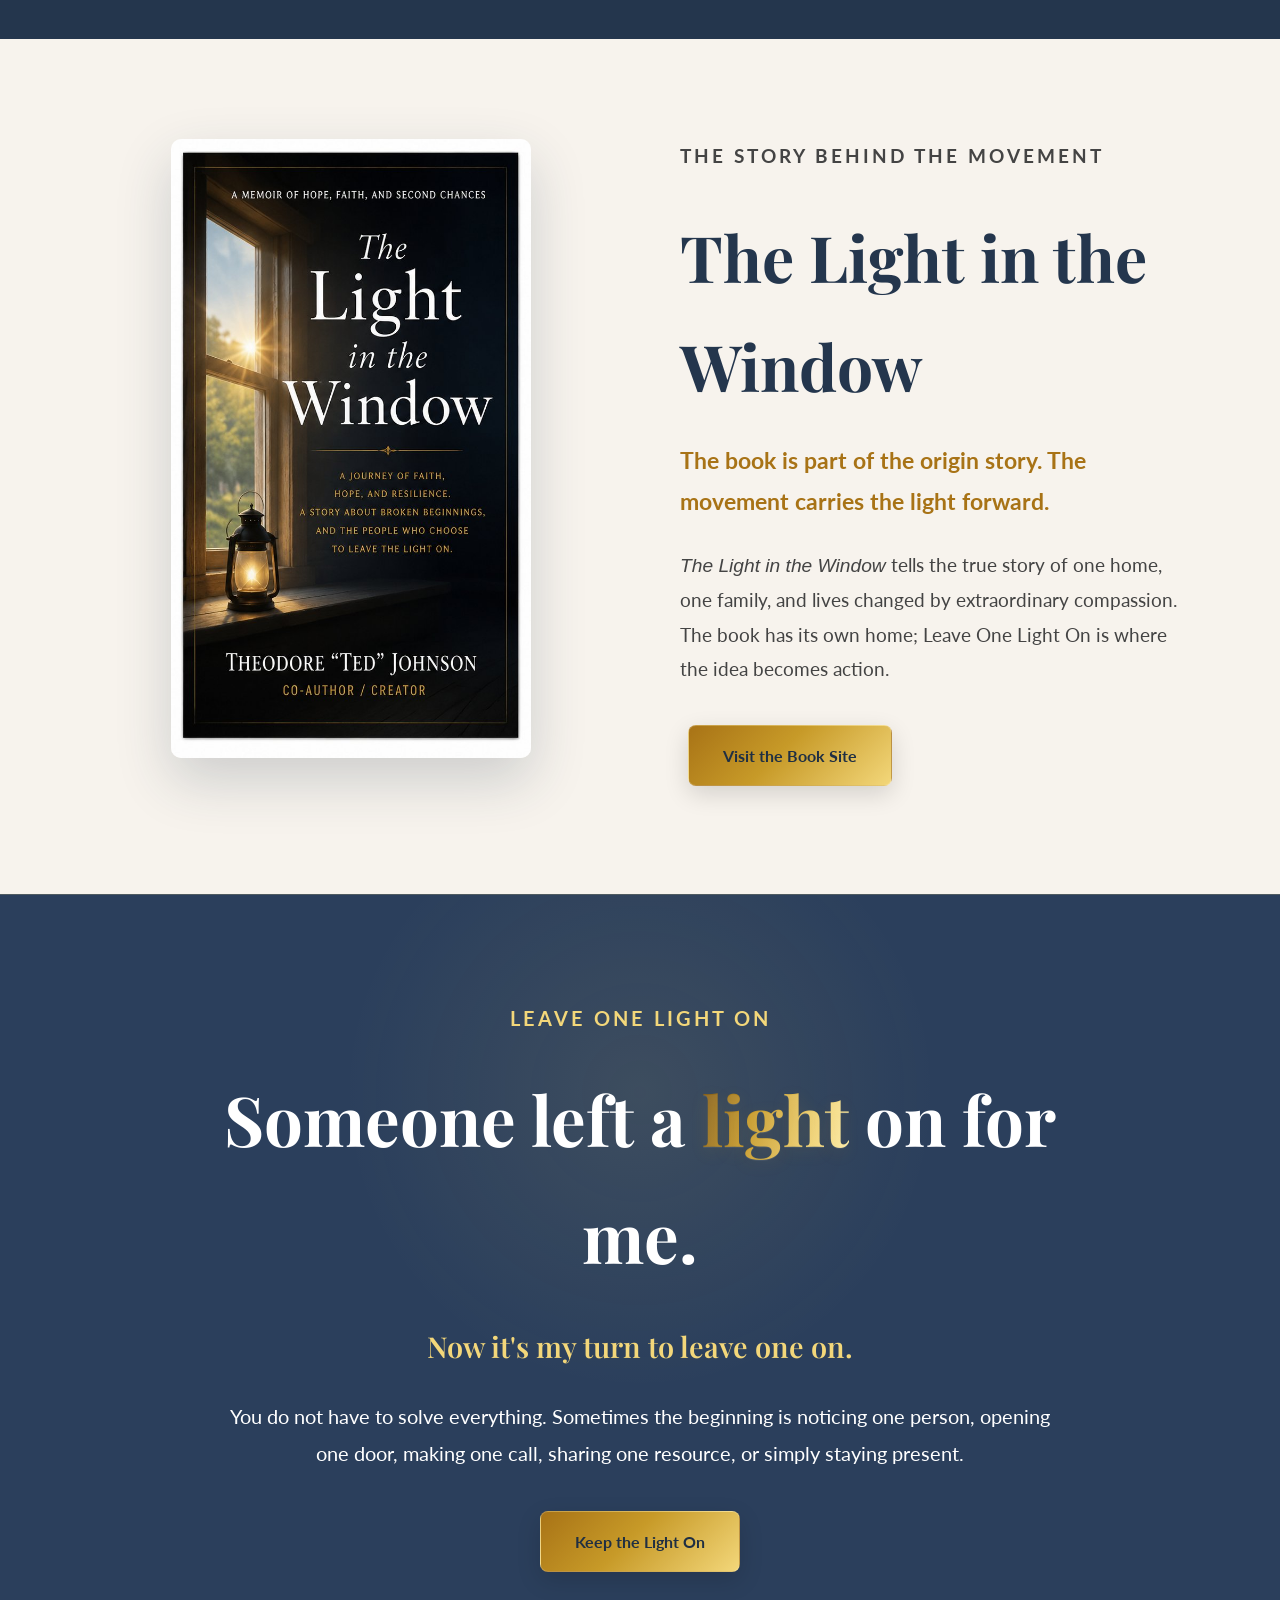
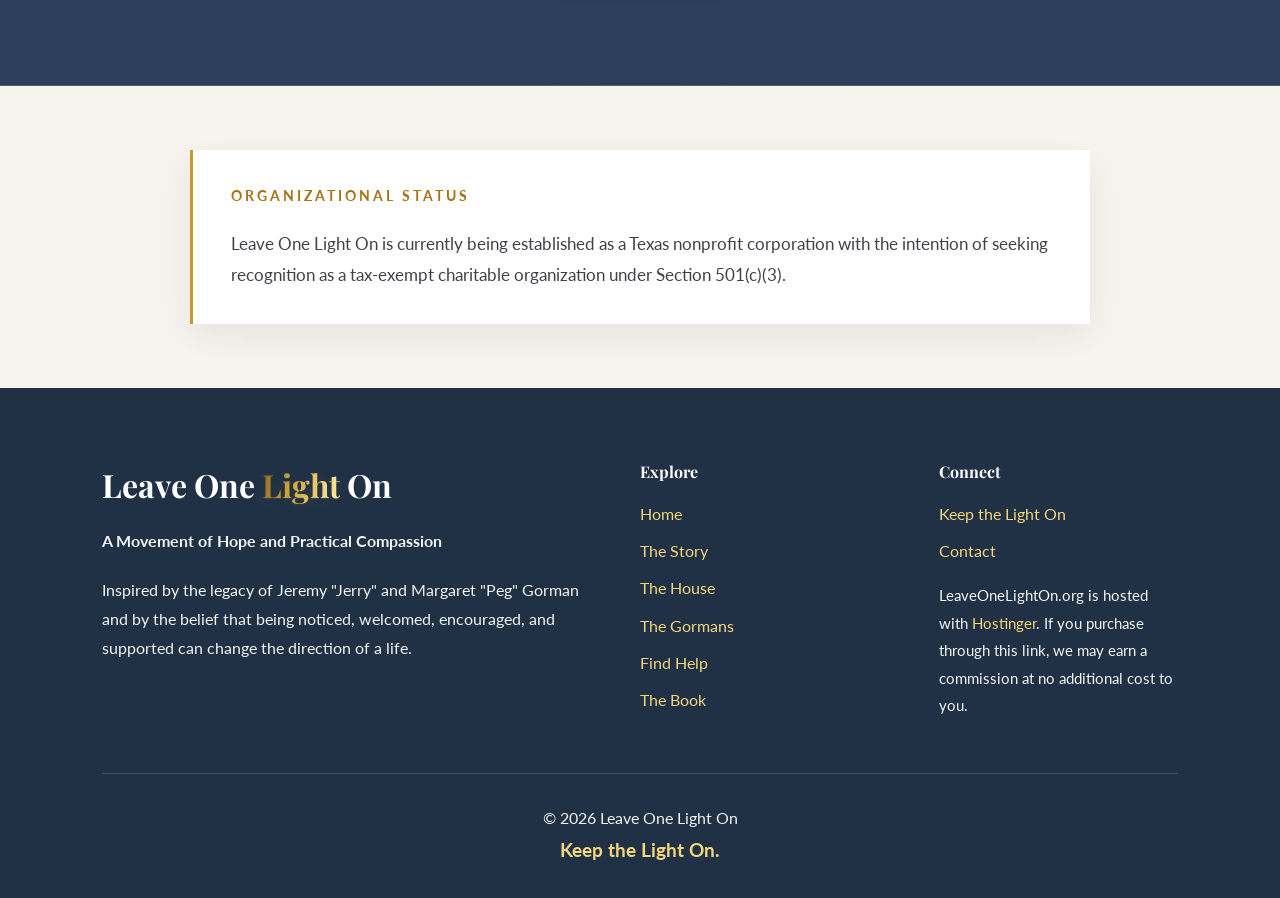
==== commit bf0c5480: "V3.1 polish book artwork and mobile readability" ====
--- a/index.html
+++ b/index.html
@@ -12,6 +12,62 @@
     <link rel="preconnect" href="https://fonts.googleapis.com">
     <link rel="preconnect" href="https://fonts.gstatic.com" crossorigin>
     <link href="https://fonts.googleapis.com/css2?family=Playfair+Display:wght@400;600;700&family=Lato:wght@300;400;700&display=swap" rel="stylesheet">
+
+    <style>
+        .book-image img {
+            width: min(100%, 360px);
+            height: auto;
+            display: block;
+            border-radius: 10px;
+            box-shadow: 0 22px 55px rgba(36,54,77,.2);
+        }
+
+        .hosting-note {
+            margin-top: 18px;
+            font-size: .95rem;
+            max-width: 260px;
+        }
+
+        @media (max-width: 800px) {
+            .book-image {
+                width: 100%;
+            }
+
+            .book-content,
+            .gormans-content,
+            .house-content {
+                width: 100%;
+            }
+        }
+
+        @media (max-width: 560px) {
+            .hero h1 {
+                font-size: clamp(3rem, 15vw, 4.3rem);
+            }
+
+            .hero h2 {
+                font-size: 1.45rem;
+                line-height: 1.35;
+            }
+
+            .intro,
+            .story-intro-content p,
+            .gormans-content p,
+            .house-content p,
+            .book-content p,
+            .movement p {
+                font-size: 1.08rem;
+            }
+
+            .logo-tagline {
+                line-height: 1.45;
+            }
+
+            .hosting-note {
+                max-width: none;
+            }
+        }
+    </style>
 </head>
 
 <body>
@@ -77,7 +133,7 @@
 <section class="gormans">
     <div class="container">
         <div class="gormans-image">
-            <img src="images/gormans/jerry-gorman.jpg" alt="Jerry Gorman">
+            <img src="images/gormans/jerry-gorman.jpg" alt="Jerry Gorman" loading="lazy">
         </div>
 
         <div class="gormans-content">
@@ -117,7 +173,7 @@
 <section class="book-preview">
     <div class="container">
         <div class="book-image">
-            <img src="images/books/light-in-the-window.jpg" alt="The Light in the Window book cover">
+            <img src="images/books/light-in-the-window.jpg" alt="The Light in the Window book cover" loading="lazy">
         </div>
 
         <div class="book-content">
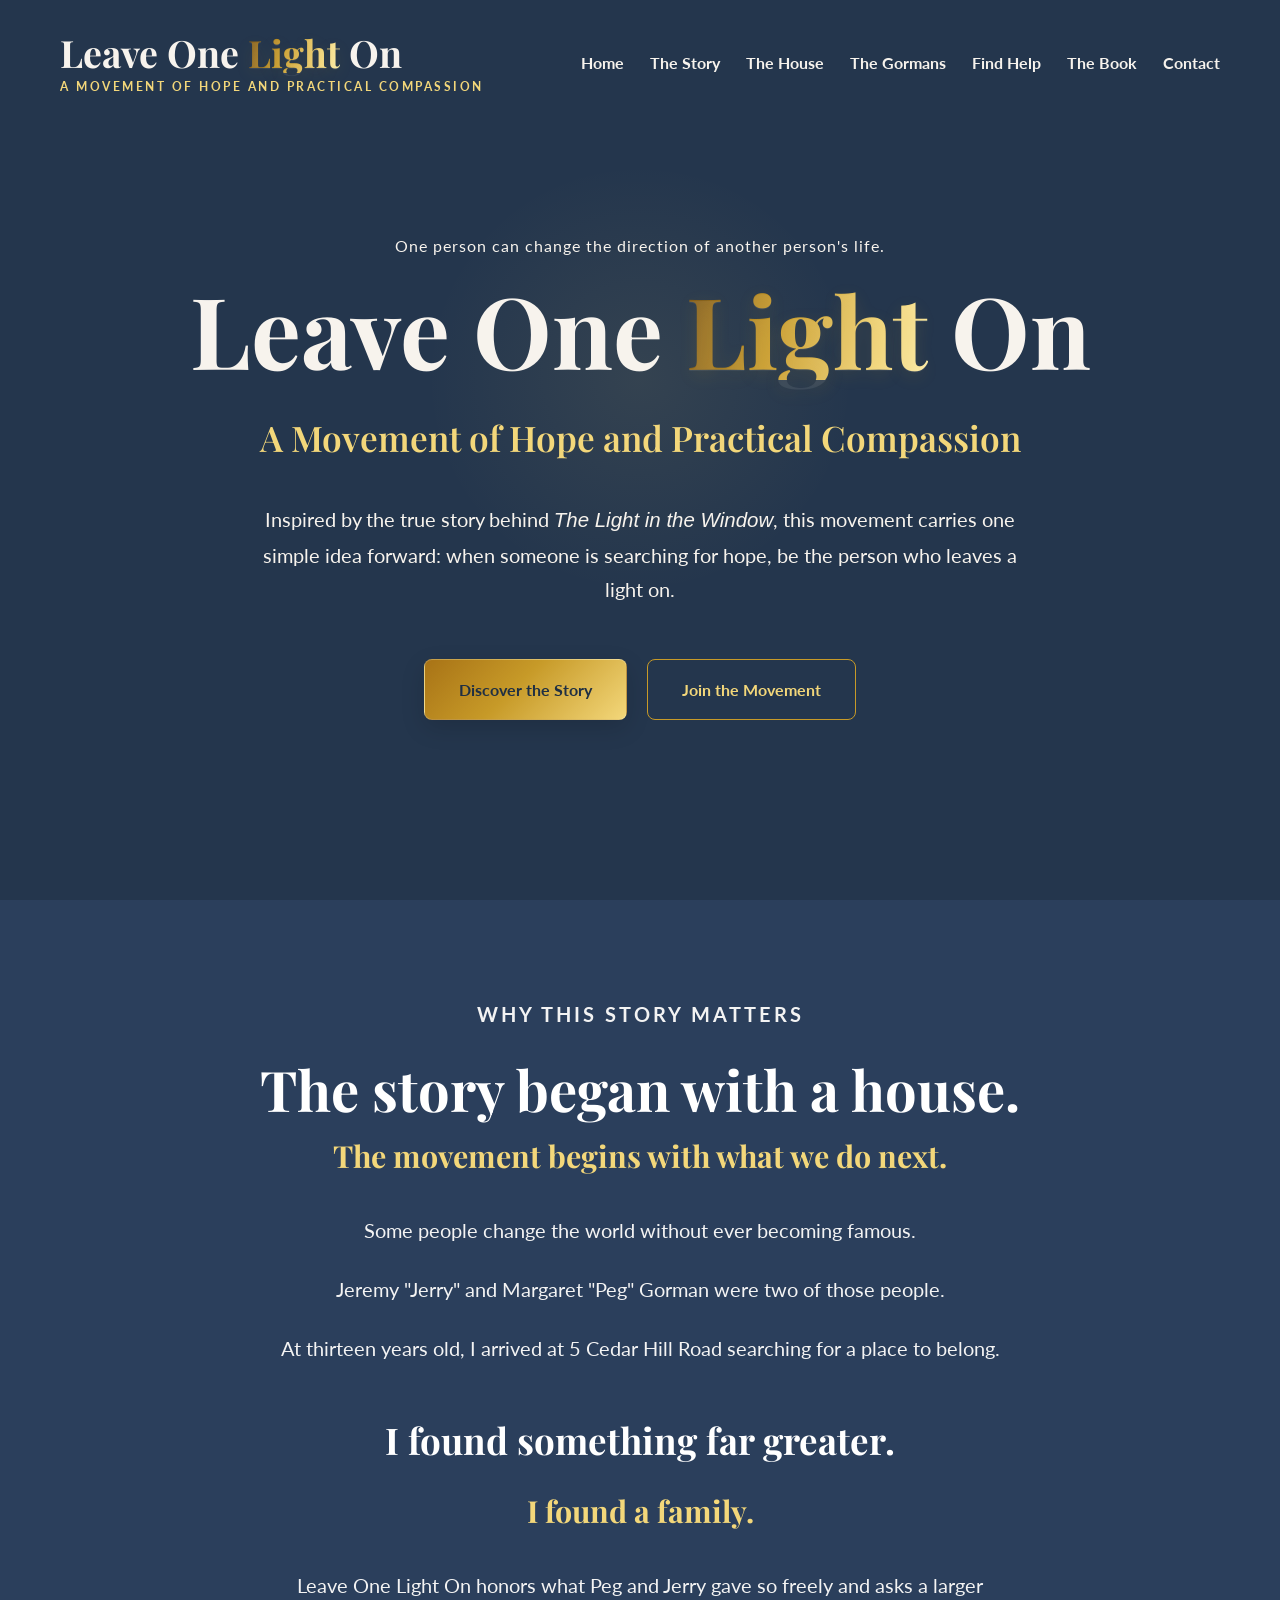
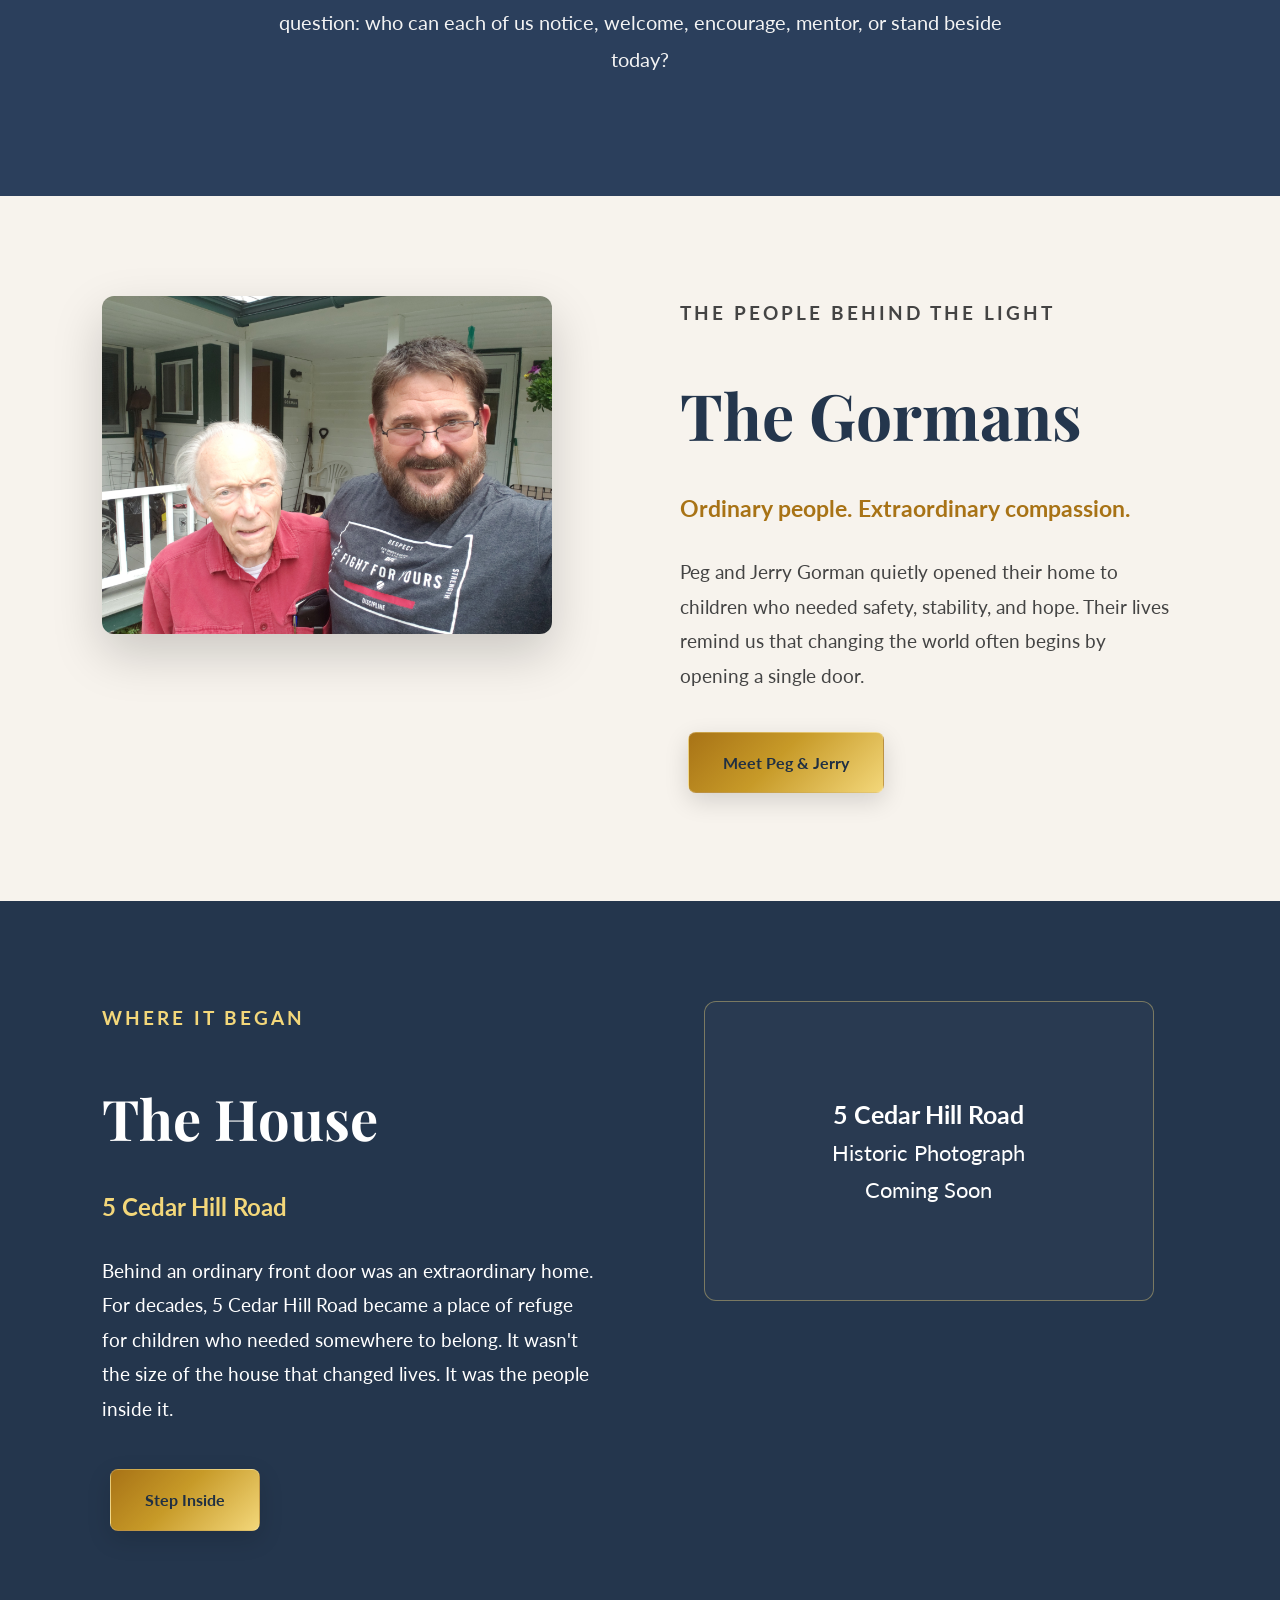
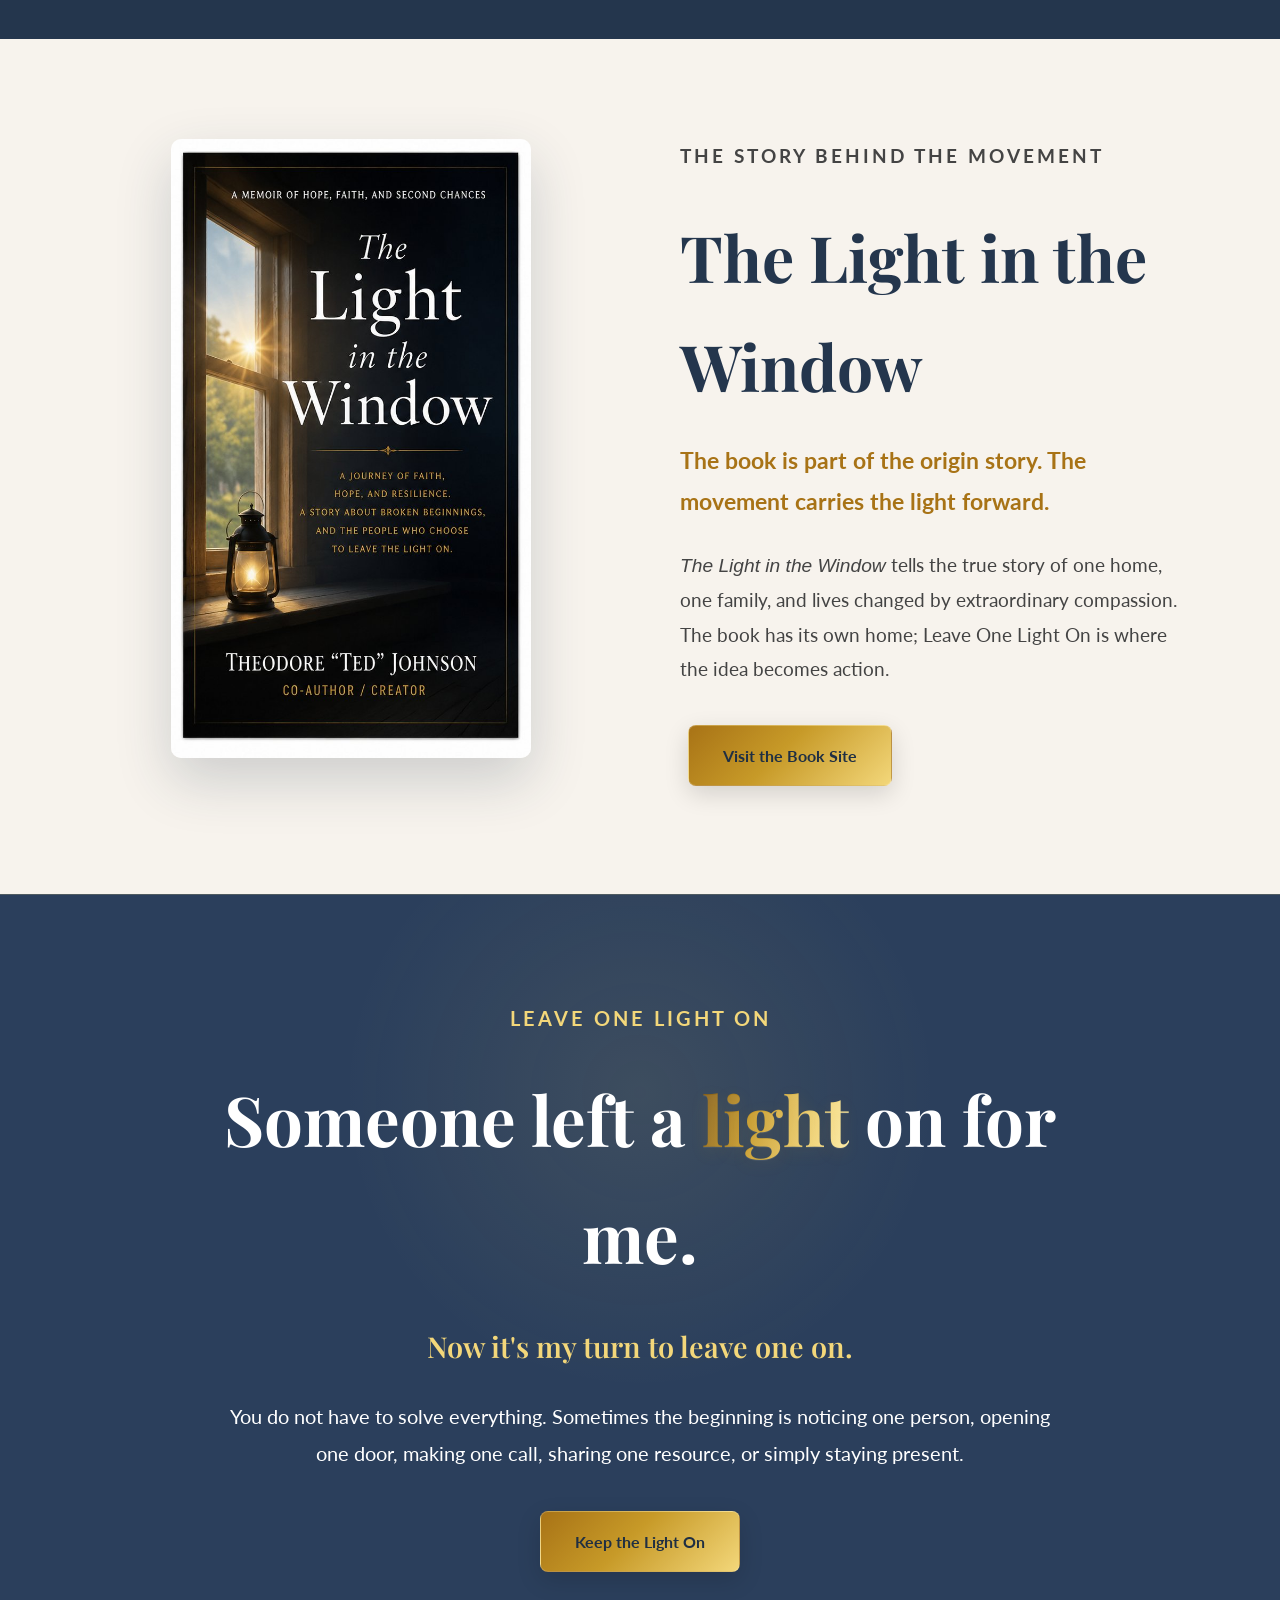
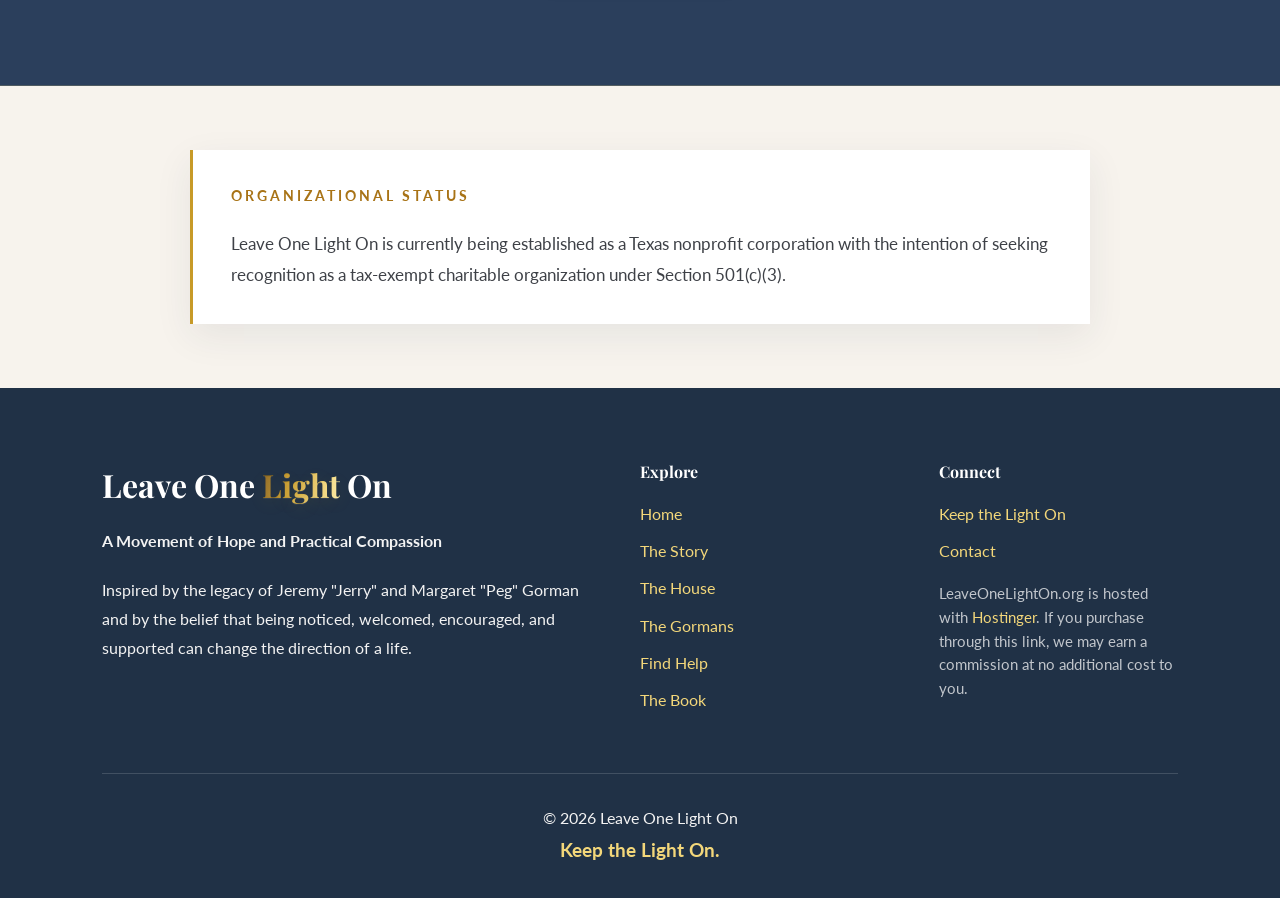
==== commit ddfefa62: "Add canonical and main landmark to index.html" ====
--- a/index.html
+++ b/index.html
@@ -6,6 +6,7 @@
 
     <title>Leave One Light On | A Movement of Hope and Practical Compassion</title>
     <meta name="description" content="Leave One Light On is a movement of hope and practical compassion, inspired by the true story behind The Light in the Window.">
+    <link rel="canonical" href="https://leaveonelighton.org/">
 
     <link rel="stylesheet" href="css/style.css">
 
@@ -90,6 +91,7 @@
     </ul>
 </nav>
 </header>
+<main>
 
 <section class="hero">
     <div class="overlay">
@@ -211,6 +213,7 @@
     </div>
 </section>
 
+</main>
 <footer class="footer">
     <div class="container">
         <div class="footer-brand">
--- a/css/style.css
+++ b/css/style.css
@@ -1,6 +1,6 @@
 /* =========================================
    LEAVE ONE LIGHT ON
-   Website V3 - Main Stylesheet
+   Website V3.1 - Main Stylesheet
 ========================================= */
 
 * {
@@ -21,15 +21,32 @@
     --gold-antique: #A87316;
 }
 
+html {
+    scroll-behavior: smooth;
+}
+
 body {
     font-family: 'Lato', sans-serif;
     background: var(--navy);
     color: var(--ivory);
     line-height: 1.7;
+    overflow-wrap: break-word;
 }
 
 a {
     text-decoration: none;
+}
+
+a:focus-visible,
+button:focus-visible {
+    outline: 3px solid var(--gold-champagne);
+    outline-offset: 4px;
+}
+
+img {
+    display: block;
+    max-width: 100%;
+    height: auto;
 }
 
 ul {
@@ -76,8 +93,16 @@
 }
 
 @media (prefers-reduced-motion: reduce) {
+    html {
+        scroll-behavior: auto;
+    }
+
     .shimmer {
         animation: none;
+    }
+
+    *, *::before, *::after {
+        transition-duration: .01ms !important;
     }
 }
 
@@ -162,6 +187,10 @@
         var(--navy);
 }
 
+.compact-hero {
+    min-height: 76vh;
+}
+
 .overlay {
     max-width: 980px;
 }
@@ -395,6 +424,13 @@
     justify-content: center;
 }
 
+.house-image img {
+    width: 100%;
+    max-width: 520px;
+    border-radius: 12px;
+    box-shadow: 0 20px 50px rgba(0,0,0,.24);
+}
+
 .placeholder {
     width: 450px;
     max-width: 100%;
@@ -434,6 +470,12 @@
 .book-image {
     display: flex;
     justify-content: center;
+}
+
+.book-image img {
+    width: min(100%, 380px);
+    border-radius: 10px;
+    box-shadow: 0 22px 55px rgba(36,54,77,.22);
 }
 
 .light-placeholder {
@@ -577,6 +619,19 @@
     color: #fff;
 }
 
+.hosting-note {
+    margin-top: 22px;
+    max-width: 340px;
+    font-size: .84rem;
+    line-height: 1.55 !important;
+    color: rgba(255,255,255,.72) !important;
+}
+
+.hosting-note a,
+.hosting-note a:visited {
+    color: var(--gold-bright);
+}
+
 .footer-bottom {
     text-align: center;
     border-top: 1px solid rgba(255,255,255,.15);
@@ -612,7 +667,8 @@
         gap: 18px 24px;
     }
 
-    .hero {
+    .hero,
+    .compact-hero {
         min-height: auto;
         padding-top: 100px;
     }
@@ -626,12 +682,25 @@
         gap: 50px;
     }
 
+    .gormans-image,
+    .gormans-content,
+    .house-content,
+    .house-image,
+    .book-image,
+    .book-content {
+        width: 100%;
+    }
+
     .logo-title {
         font-size: 2rem;
     }
 
     .logo-tagline {
         letter-spacing: 1.8px;
+    }
+
+    .footer .container {
+        gap: 42px;
     }
 }
 
@@ -640,12 +709,32 @@
         padding: 22px 20px;
     }
 
+    nav {
+        gap: 22px;
+    }
+
     nav ul {
-        gap: 12px 18px;
+        width: 100%;
+        gap: 10px 14px;
+    }
+
+    nav li {
+        display: flex;
     }
 
     nav a {
-        font-size: .94rem;
+        font-size: .96rem;
+        padding: 6px 0;
+    }
+
+    .logo-title {
+        font-size: 1.75rem;
+    }
+
+    .logo-tagline {
+        font-size: .68rem;
+        line-height: 1.45;
+        letter-spacing: 1.35px;
     }
 
     .hero,
@@ -658,12 +747,107 @@
         padding-right: 22px;
     }
 
+    .hero {
+        padding-top: 78px;
+        padding-bottom: 72px;
+    }
+
+    .hero h1 {
+        font-size: clamp(2.75rem, 14vw, 4rem);
+        line-height: 1.08;
+        margin-bottom: 22px;
+    }
+
+    .hero h2 {
+        font-size: 1.35rem;
+        line-height: 1.35;
+        margin-bottom: 26px;
+    }
+
+    .eyebrow {
+        font-size: .9rem;
+        line-height: 1.55;
+    }
+
+    .intro,
+    .story-intro-content p,
+    .gormans-content p,
+    .house-content p,
+    .book-content p,
+    .movement p {
+        font-size: 1.08rem;
+    }
+
+    .story-intro-content h2,
+    .gormans-content h2,
+    .book-content h2,
+    .house-content h2,
+    .movement h2 {
+        font-size: clamp(2.25rem, 11vw, 3rem);
+    }
+
+    .story-intro-content h3 {
+        font-size: 1.55rem;
+    }
+
+    .story-intro-content .highlight {
+        font-size: 1.9rem;
+    }
+
+    .section-tag {
+        letter-spacing: 2px;
+        line-height: 1.5;
+    }
+
+    .buttons {
+        margin-top: 32px;
+    }
+
     .button {
         width: 100%;
         max-width: 330px;
+        margin: 7px auto;
+        padding: 15px 22px;
+    }
+
+    .placeholder {
+        min-height: 230px;
+        font-size: 1.12rem;
+        text-align: center;
+        padding: 24px;
+    }
+
+    .status-note {
+        padding: 48px 20px;
     }
 
     .status-card {
         padding: 28px 24px;
     }
-}
+
+    .footer {
+        padding: 56px 22px 28px;
+    }
+
+    .footer-brand,
+    .footer-links,
+    .footer-contact {
+        min-width: 0;
+        width: 100%;
+        flex-basis: 100%;
+    }
+
+    .footer h3 {
+        font-size: 1.8rem;
+    }
+
+    .footer p,
+    .footer li {
+        font-size: .98rem;
+    }
+
+    .hosting-note {
+        max-width: none;
+        font-size: .82rem !important;
+    }
+}
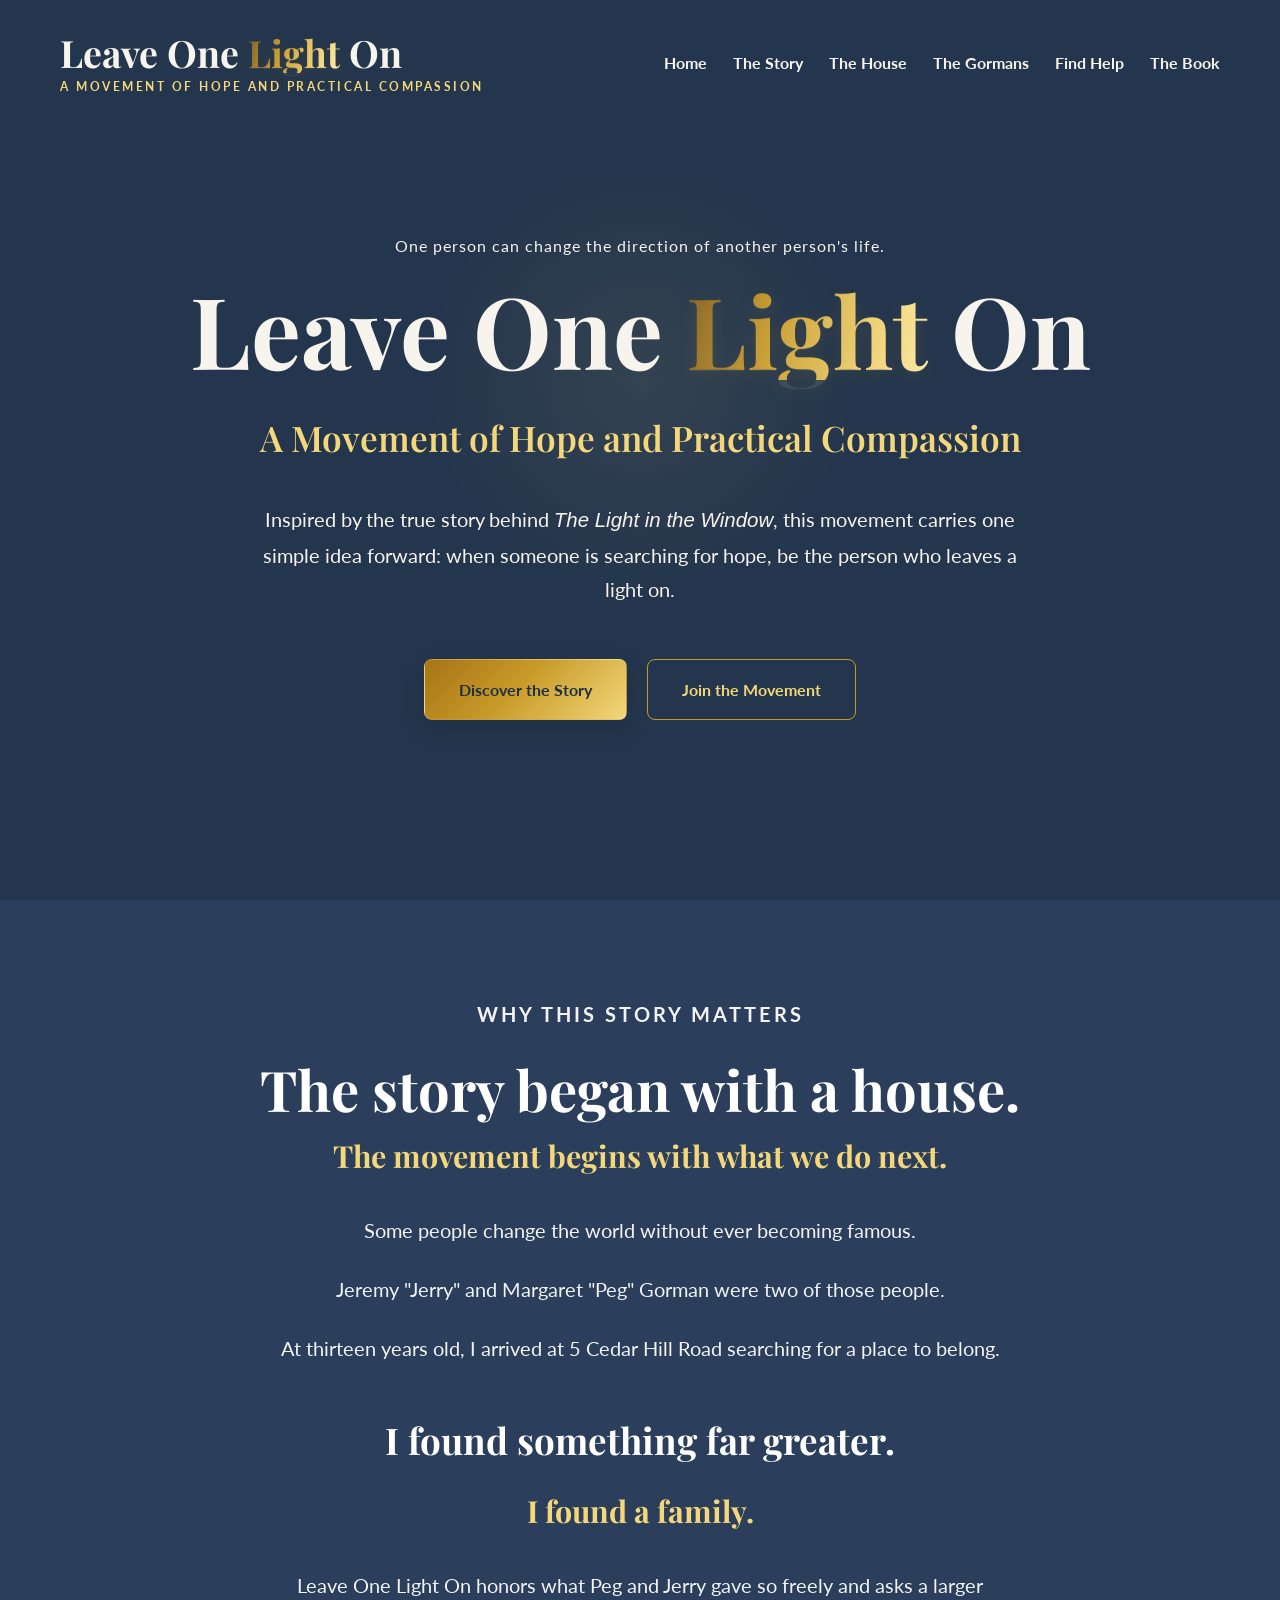
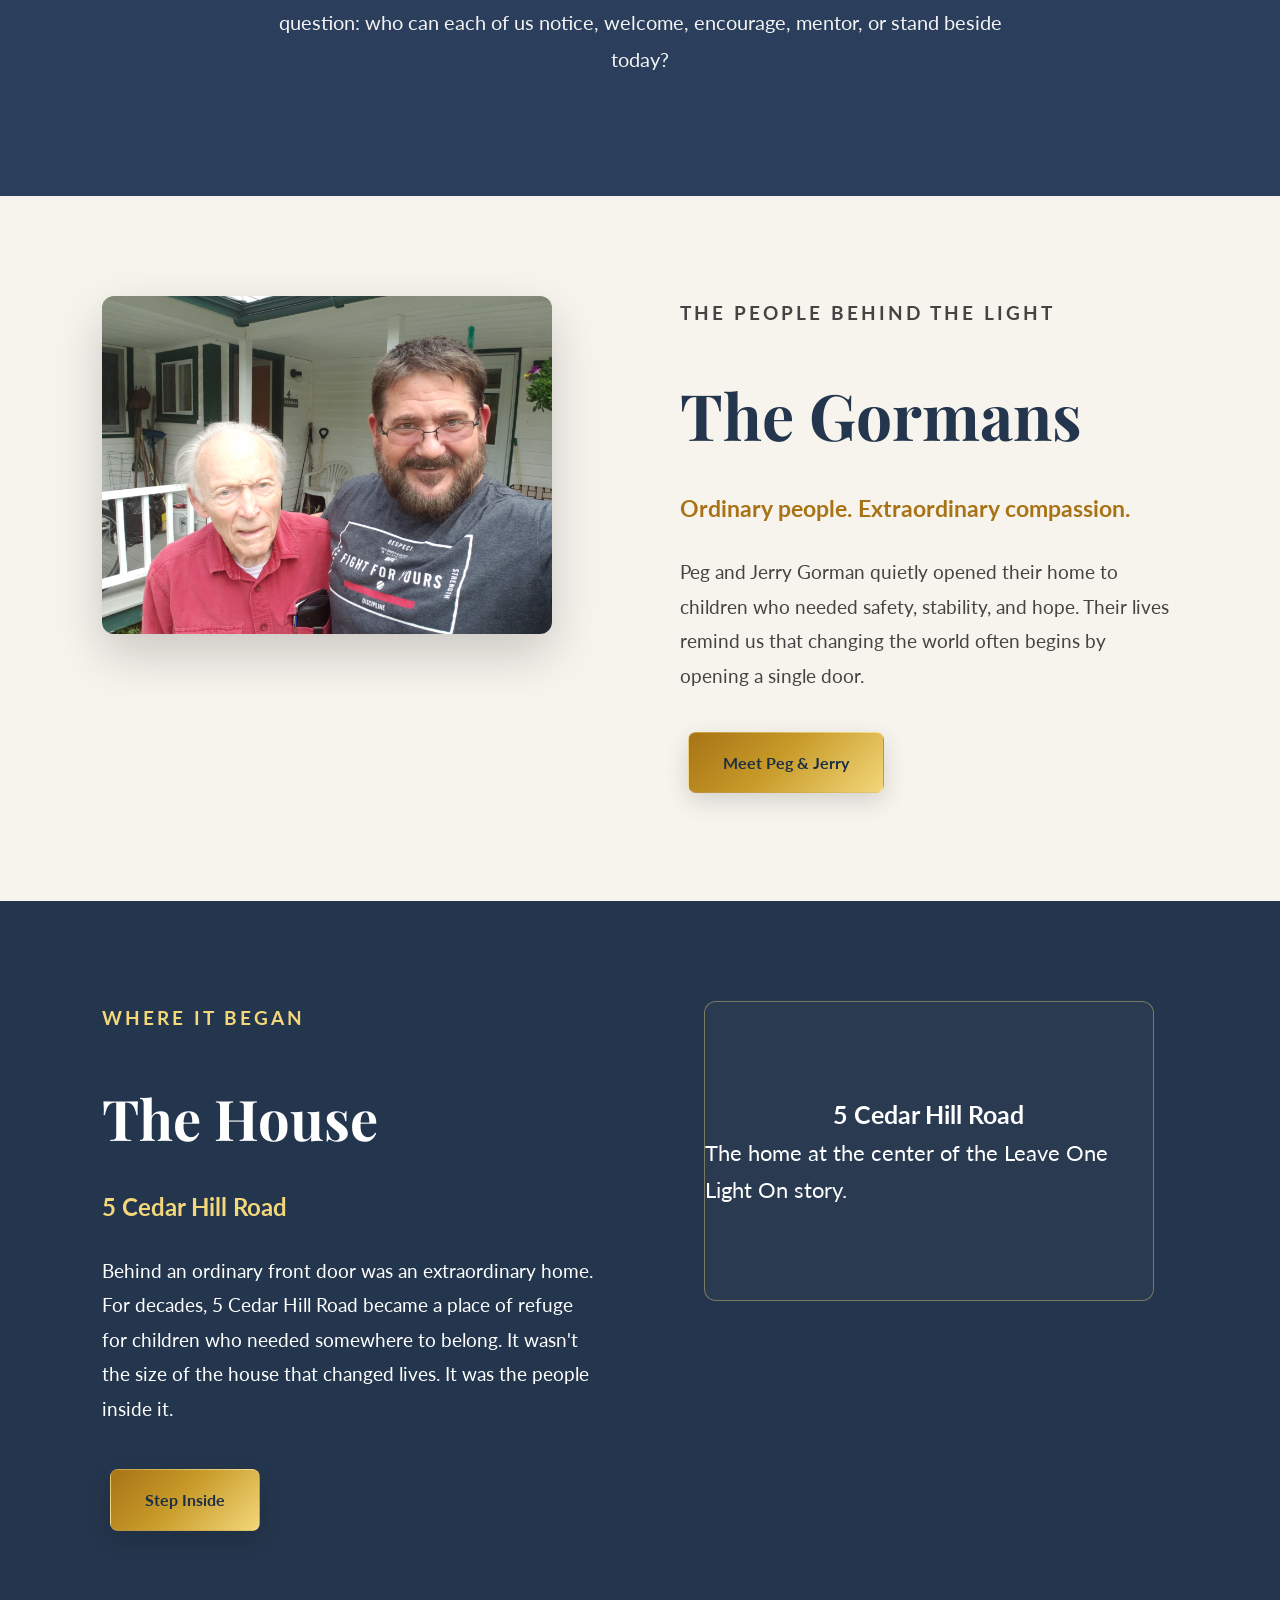
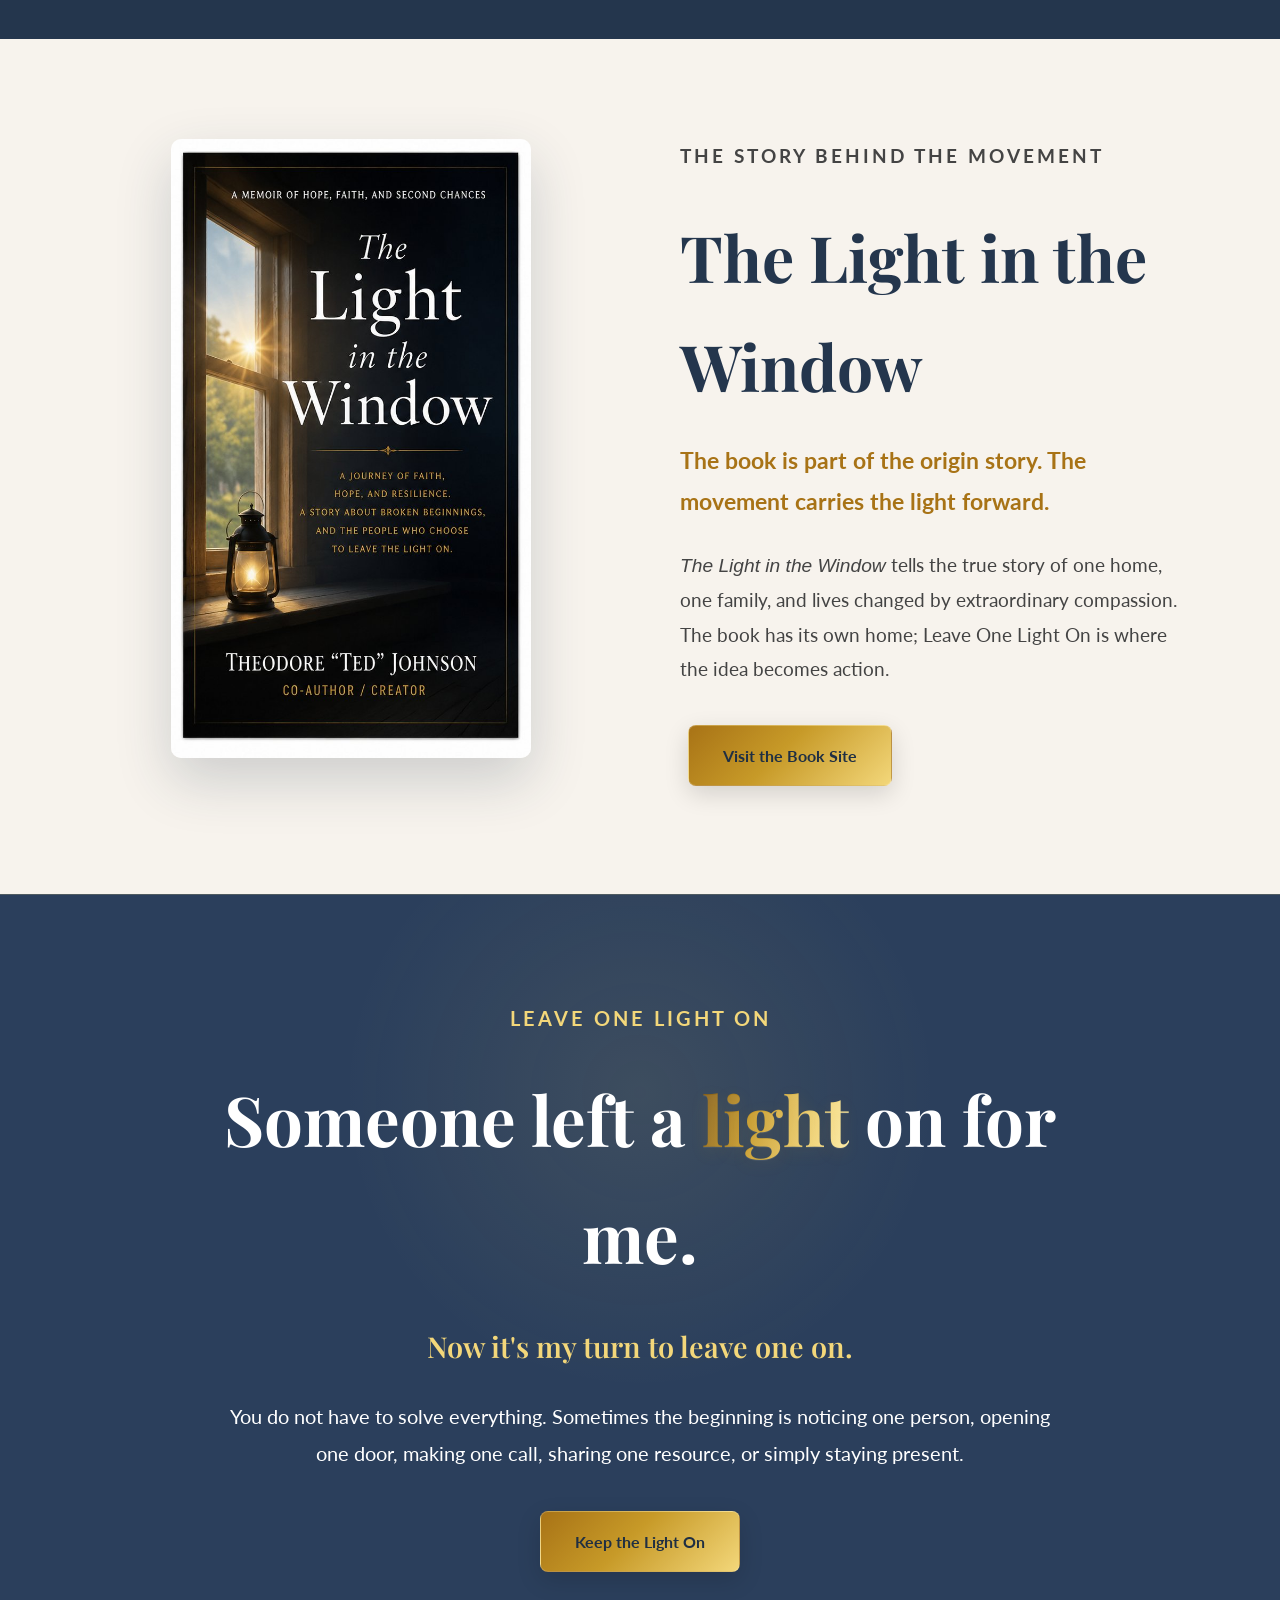
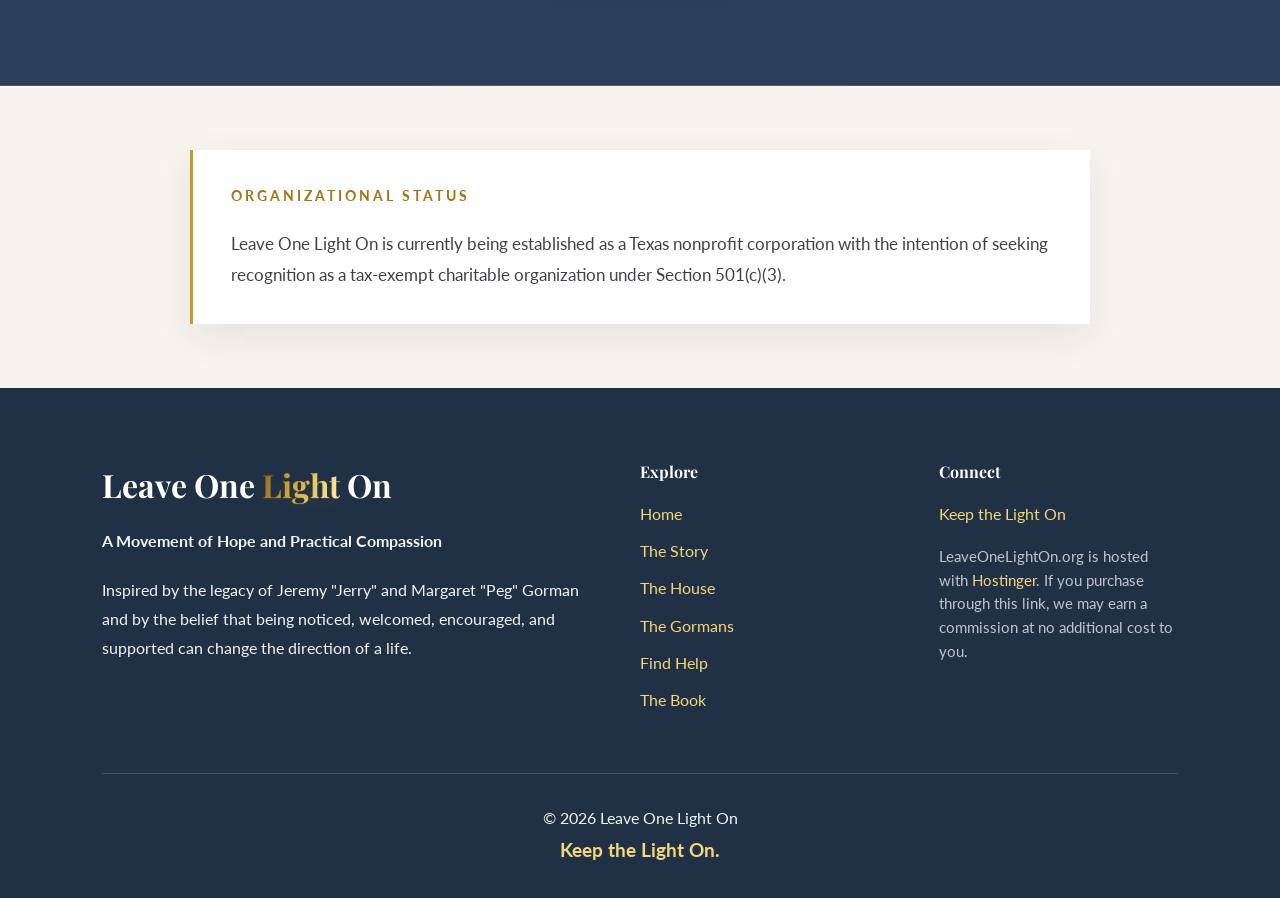
==== commit 9f97d179: "Remove unfinished launch paths from index.html" ====
--- a/index.html
+++ b/index.html
@@ -87,7 +87,6 @@
         <li><a href="gormans.html">The Gormans</a></li>
         <li><a href="find-help.html">Find Help</a></li>
         <li><a href="books.html">The Book</a></li>
-        <li><a href="contact.html">Contact</a></li>
     </ul>
 </nav>
 </header>
@@ -163,10 +162,9 @@
         </div>
 
         <div class="house-image">
-            <div class="placeholder">
+            <div class="placeholder" role="note" aria-label="About 5 Cedar Hill Road">
                 <h3>5 Cedar Hill Road</h3>
-                <p>Historic Photograph</p>
-                <p>Coming Soon</p>
+                <p>The home at the center of the Leave One Light On story.</p>
             </div>
         </div>
     </div>
@@ -240,7 +238,6 @@
             <h4>Connect</h4>
             <ul>
                 <li><a href="keep-one-light-on.html">Keep the Light On</a></li>
-                <li><a href="contact.html">Contact</a></li>
             </ul>
             <p class="hosting-note">LeaveOneLightOn.org is hosted with <a href="https://www.hostinger.com?REFERRALCODE=KKATHETEDRMP" rel="sponsored nofollow">Hostinger</a>. If you purchase through this link, we may earn a commission at no additional cost to you.</p>
         </div>
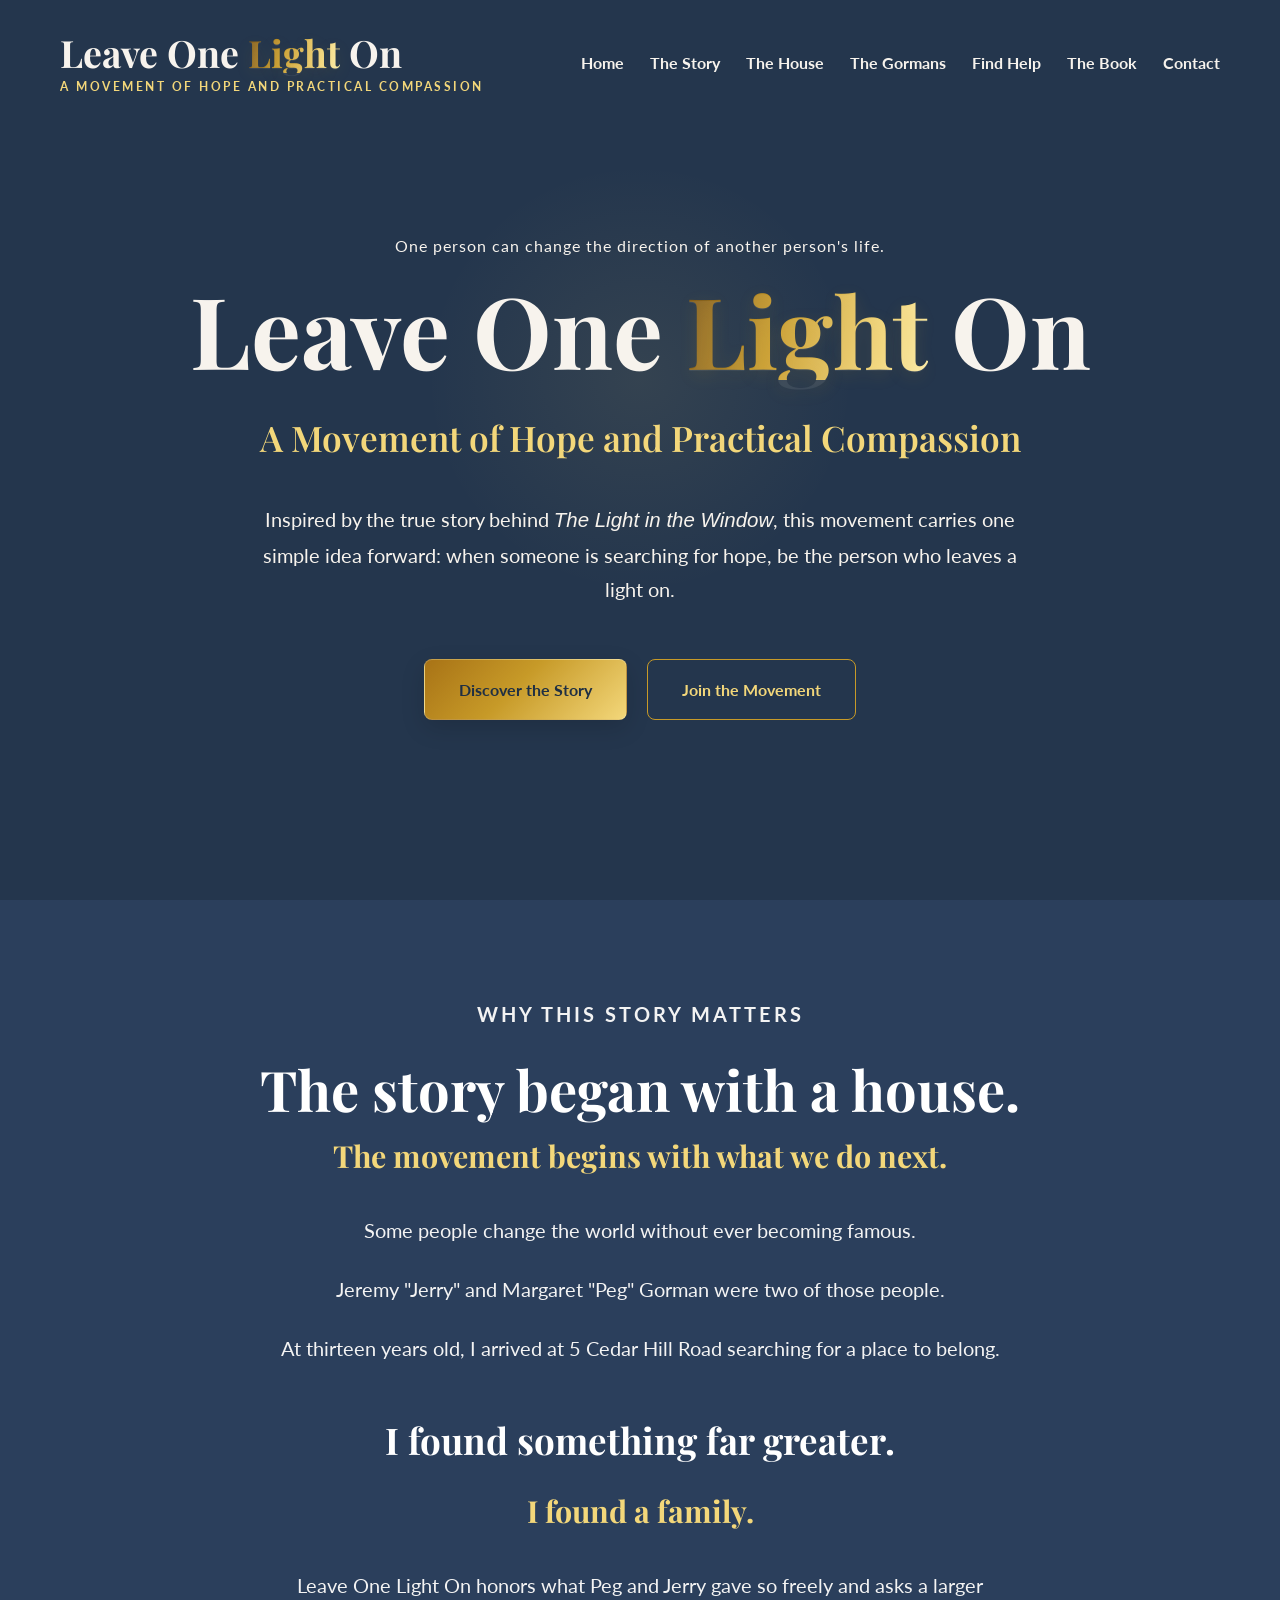
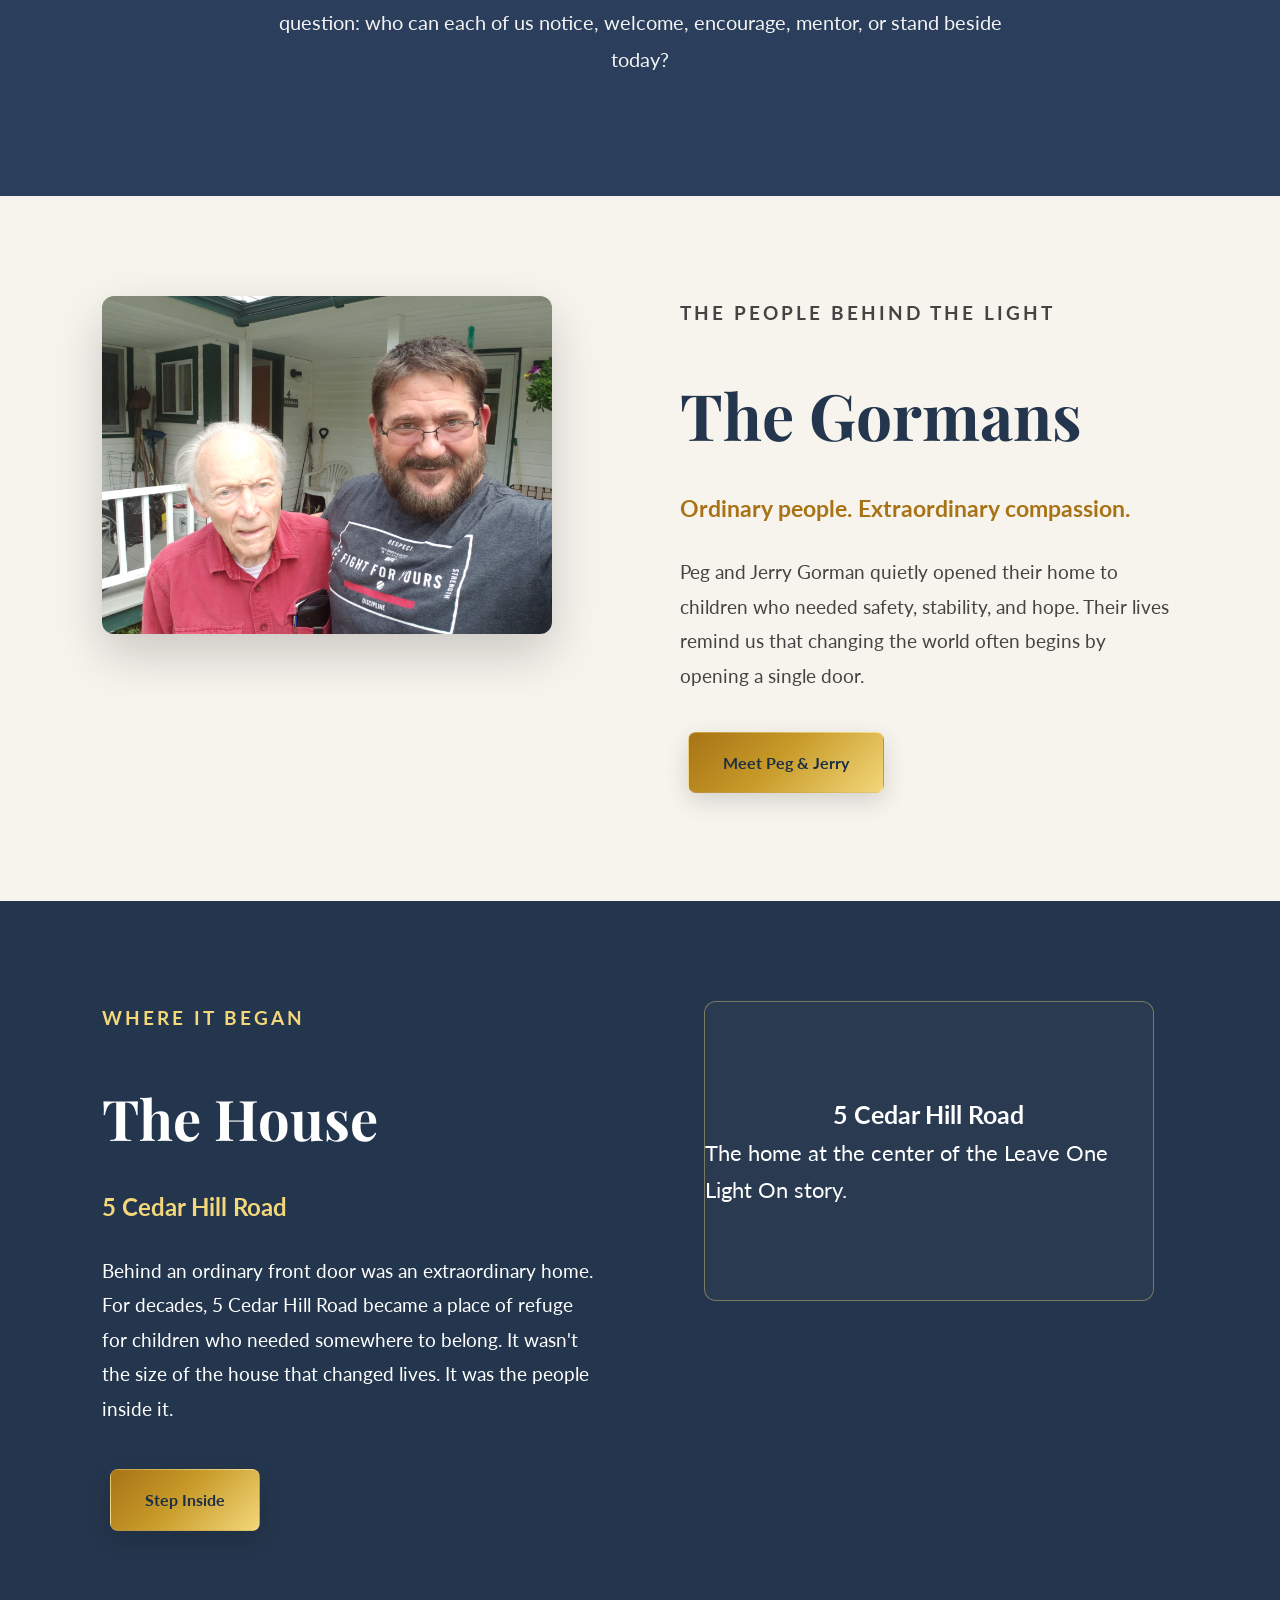
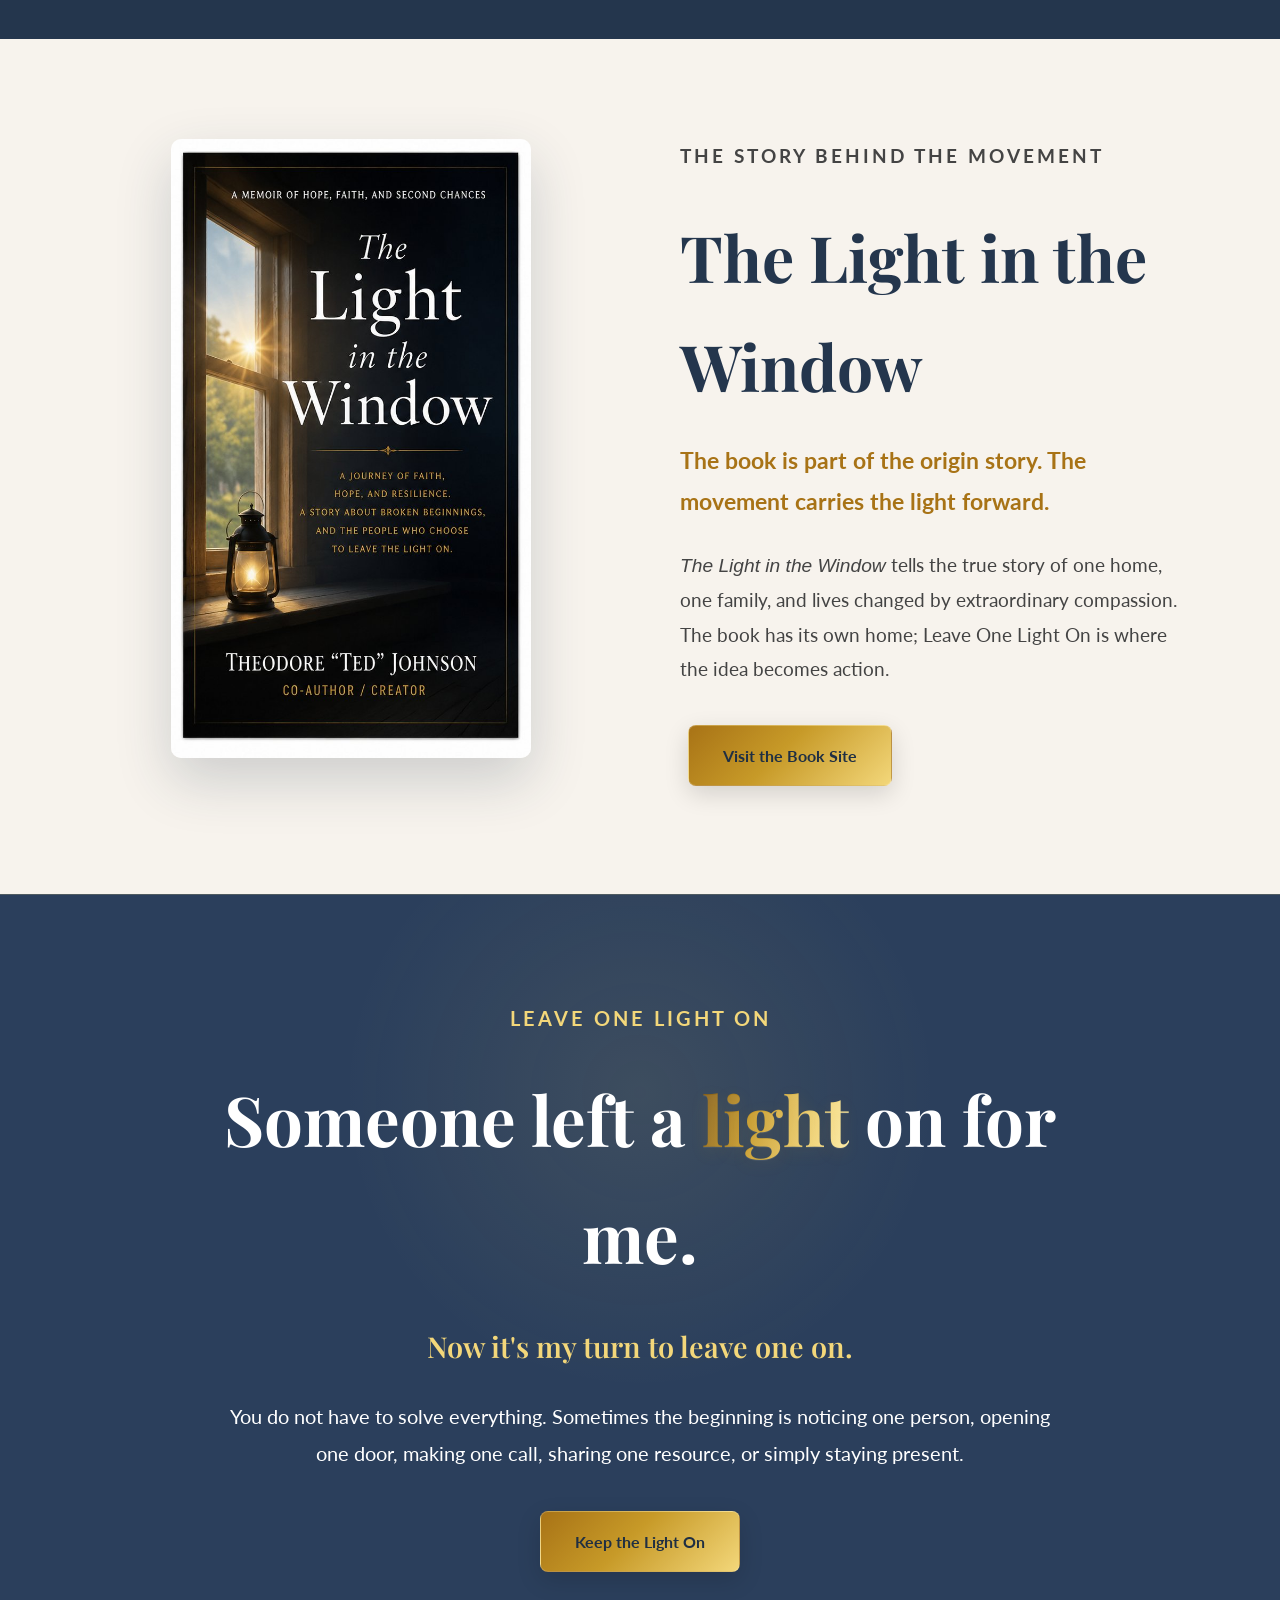
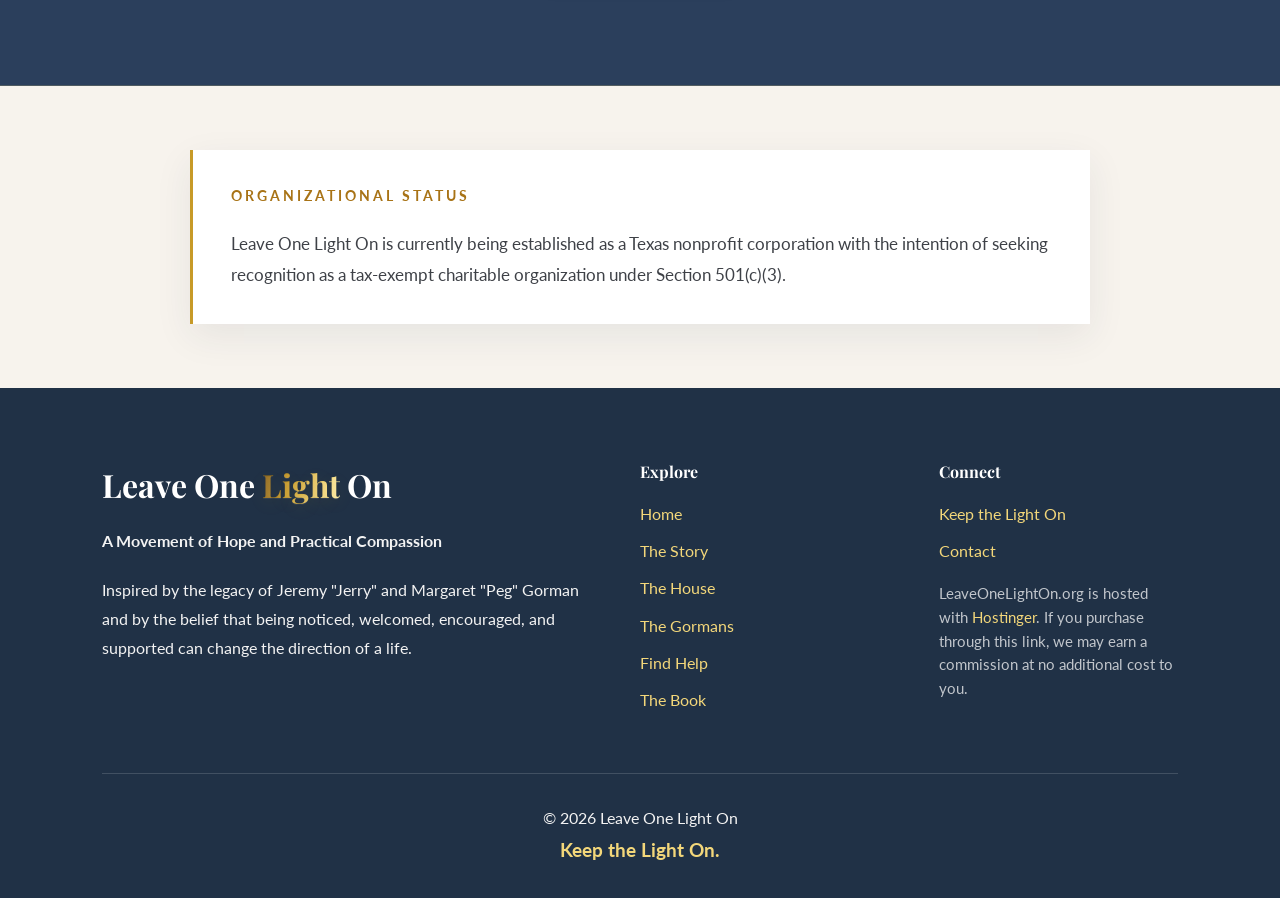
==== commit c99f9281: "Restore Contact navigation in index.html" ====
--- a/index.html
+++ b/index.html
@@ -87,6 +87,7 @@
         <li><a href="gormans.html">The Gormans</a></li>
         <li><a href="find-help.html">Find Help</a></li>
         <li><a href="books.html">The Book</a></li>
+        <li><a href="contact.html">Contact</a></li>
     </ul>
 </nav>
 </header>
@@ -237,7 +238,7 @@
         <div class="footer-contact">
             <h4>Connect</h4>
             <ul>
-                <li><a href="keep-one-light-on.html">Keep the Light On</a></li>
+                <li><a href="keep-one-light-on.html">Keep the Light On</a></li><li><a href="contact.html">Contact</a></li>
             </ul>
             <p class="hosting-note">LeaveOneLightOn.org is hosted with <a href="https://www.hostinger.com?REFERRALCODE=KKATHETEDRMP" rel="sponsored nofollow">Hostinger</a>. If you purchase through this link, we may earn a commission at no additional cost to you.</p>
         </div>
